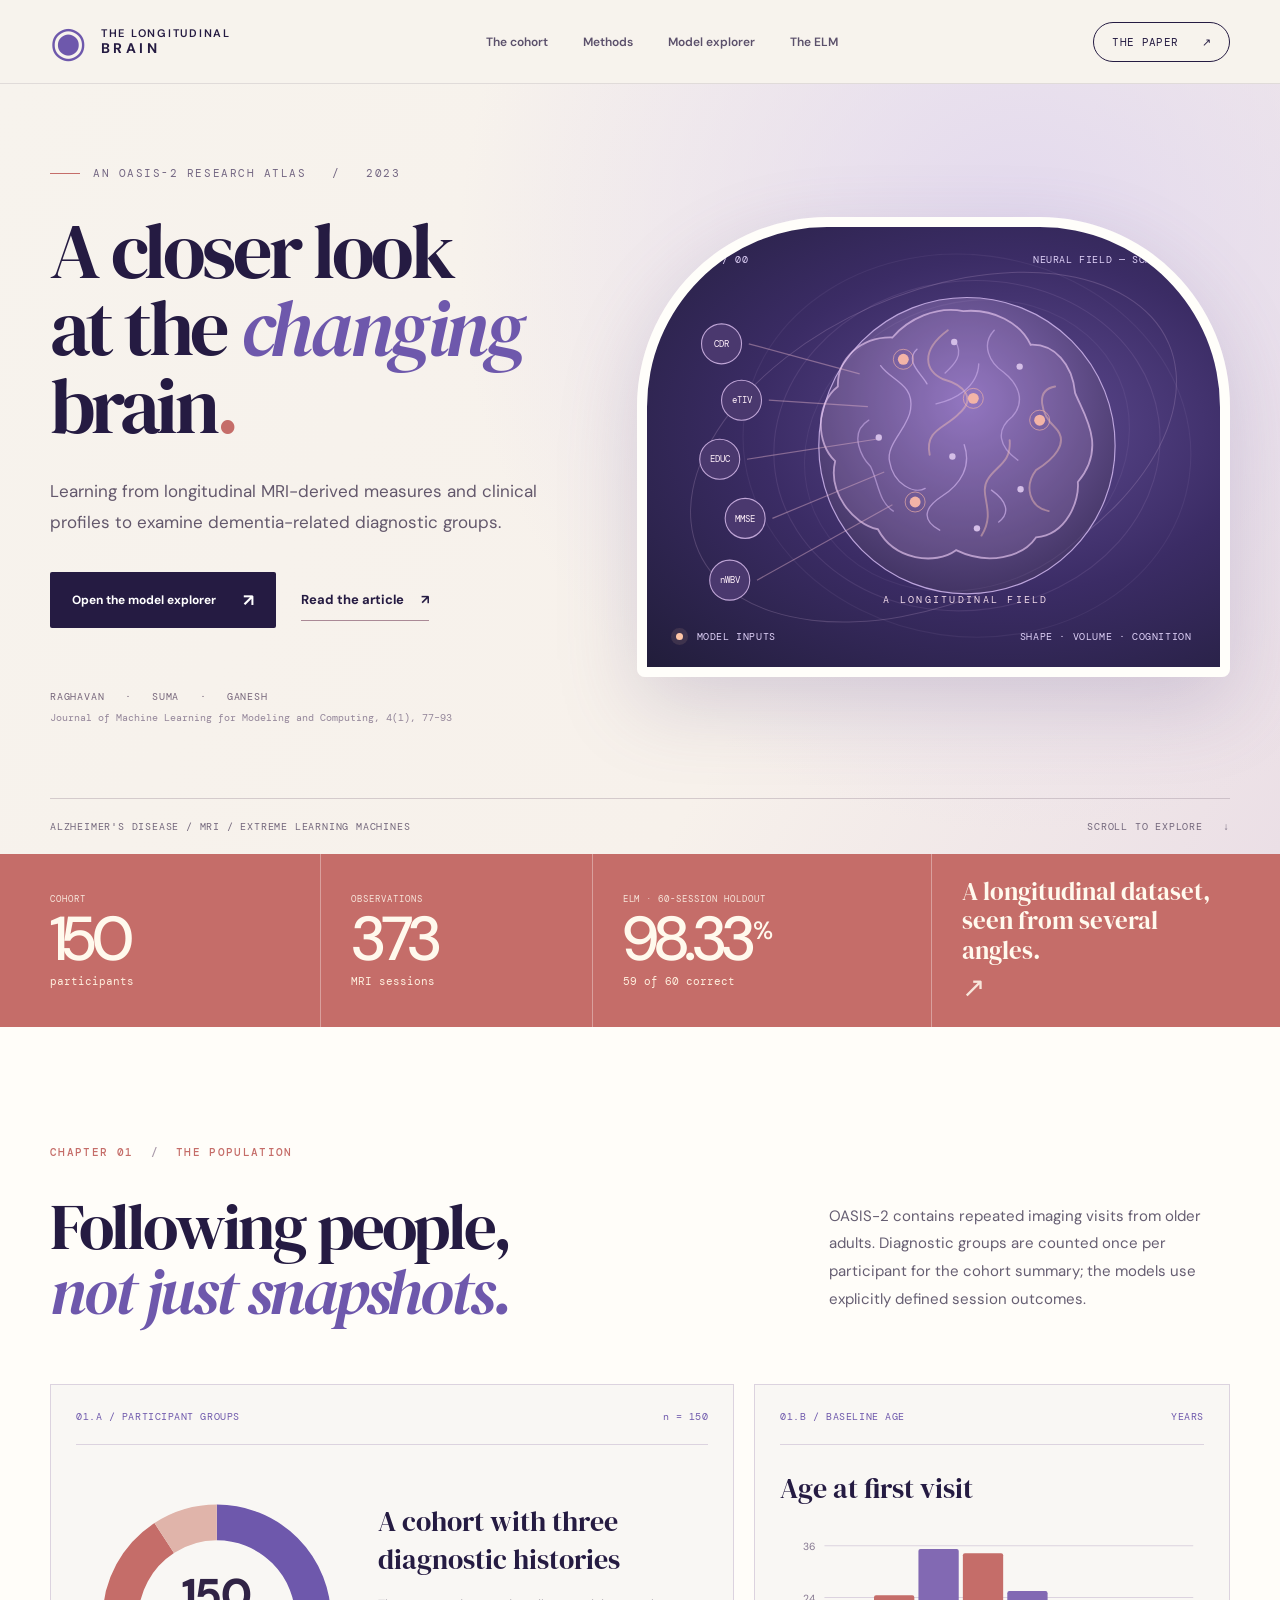
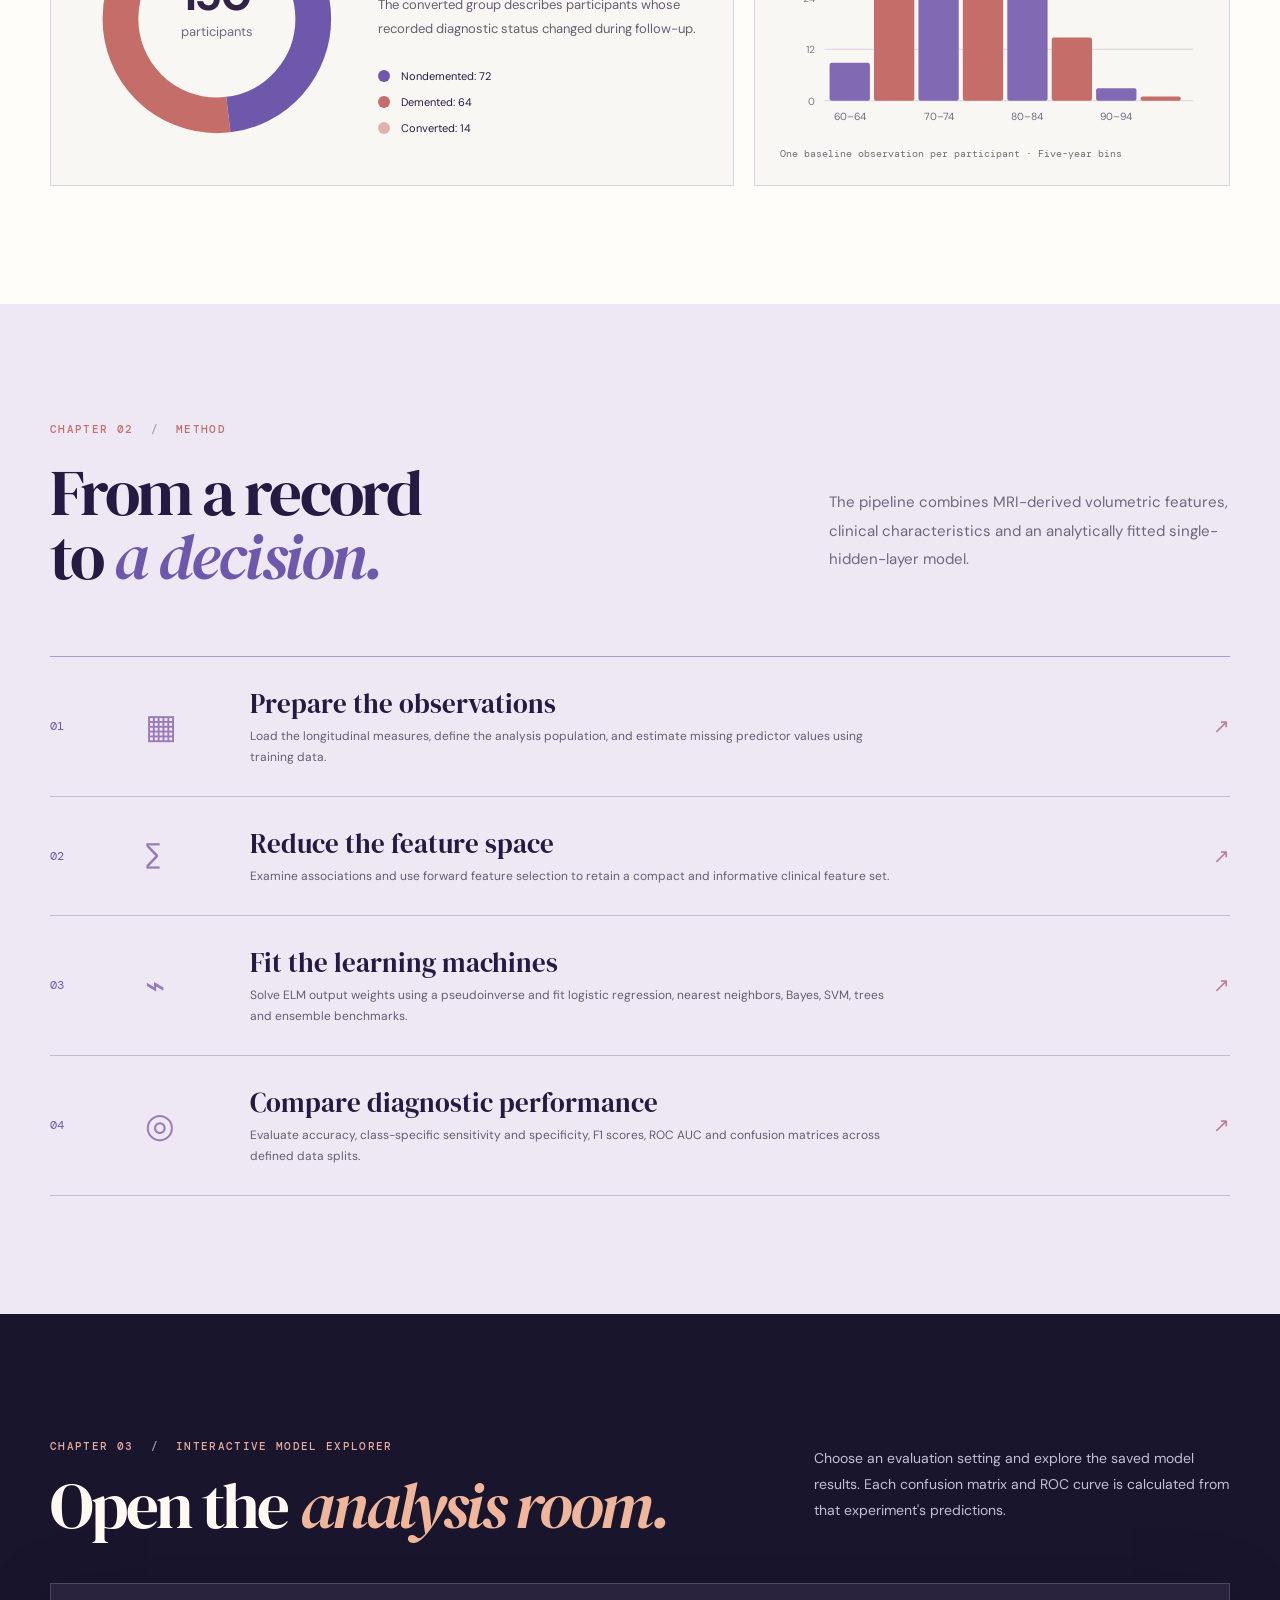
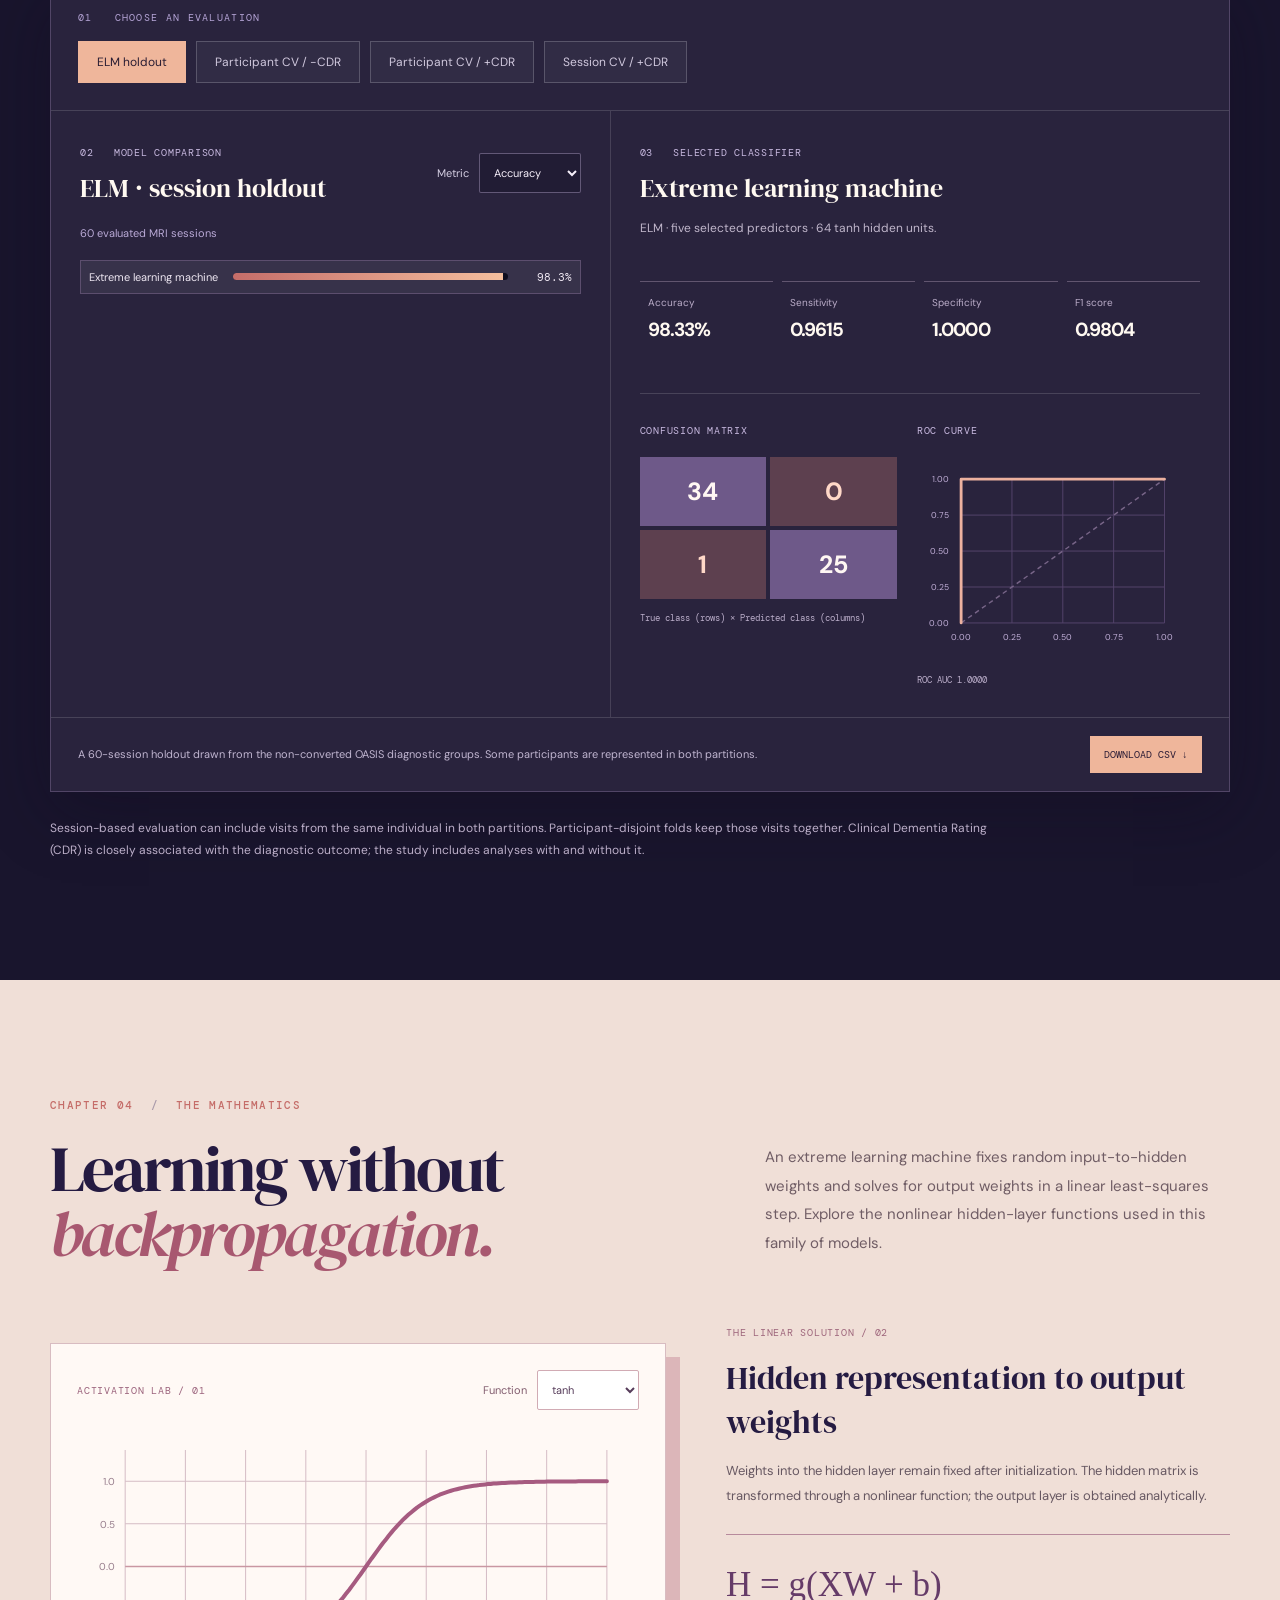
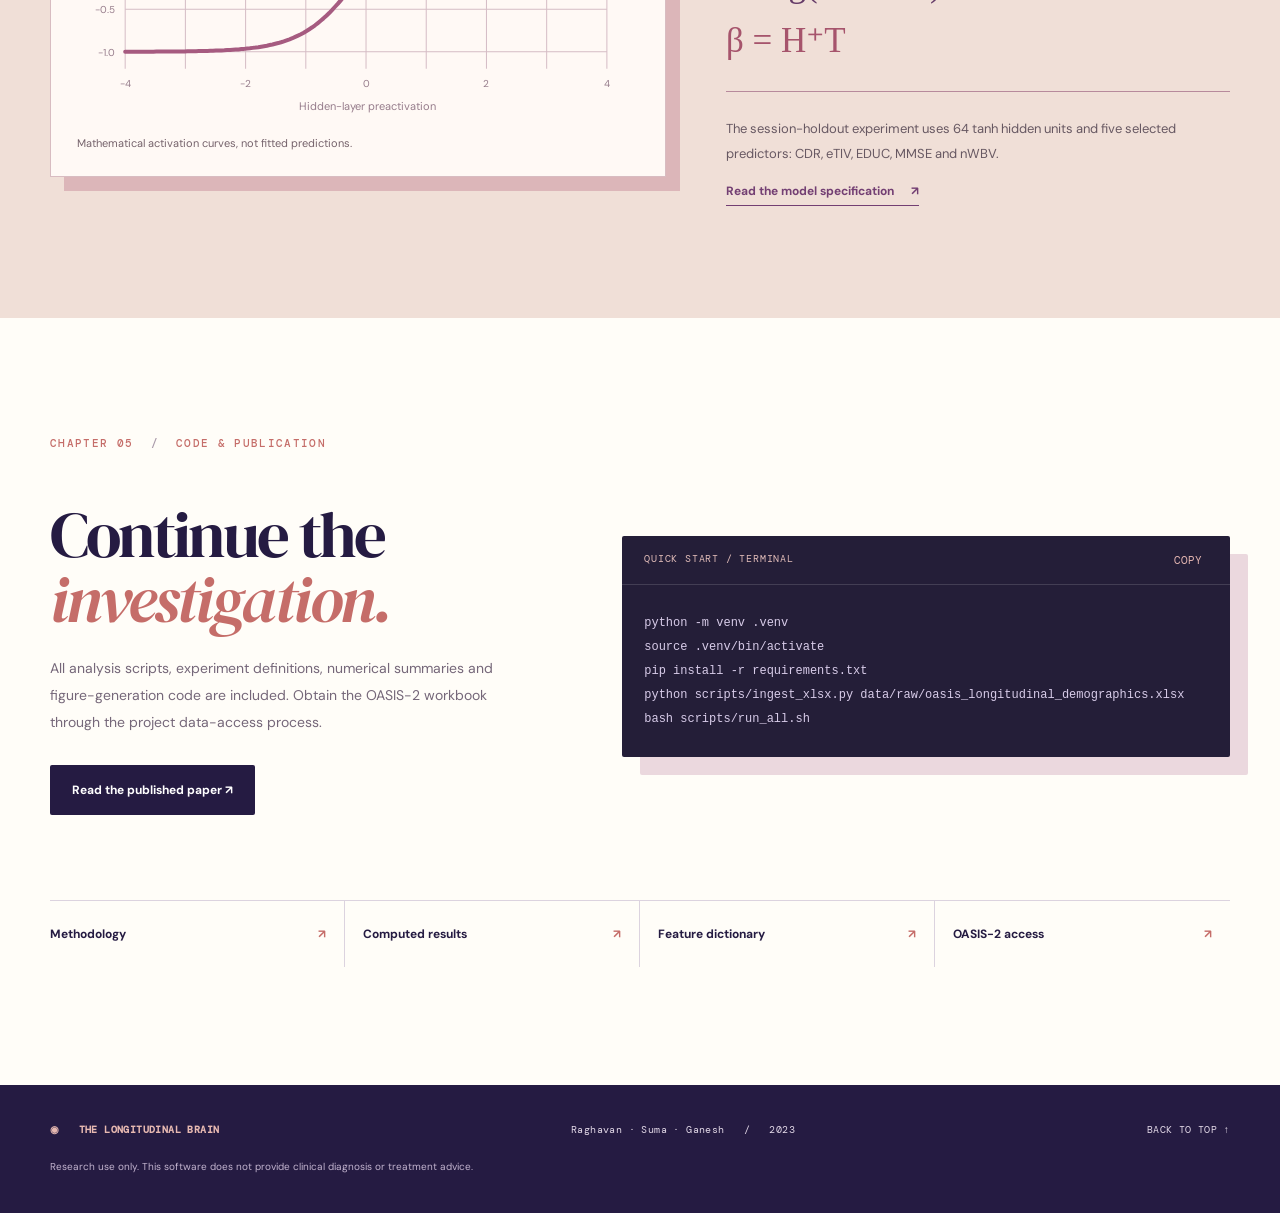
==== docs/index.html @ 0bf4ccfb "update production clean code" ====
<!doctype html>
<html lang="en">
<head>
 <meta charset="utf-8"><meta name="viewport" content="width=device-width, initial-scale=1">
 <meta name="theme-color" content="#f7f3ed">
 <meta name="description" content="Explore the OASIS-2 longitudinal MRI cohort, extreme learning machines, and dementia classification experiments with interactive figures.">
 <meta property="og:title" content="The Longitudinal Brain · OASIS-2 / ELM">
 <meta property="og:description" content="An interactive companion to the neuroimaging and extreme learning machine study.">
 <title>The Longitudinal Brain | OASIS-2 and Extreme Learning Machines</title>
 <link rel="icon" type="image/svg+xml" href="assets/favicon.svg">
 <meta property="og:image" content="assets/site-preview.webp">
 <link rel="stylesheet" href="assets/site.css">
</head>
<body>
 <div class="scroll-progress" id="scroll-progress" aria-hidden="true"></div>
 <header class="site-header" id="top"><div class="frame nav-inner">
  <a class="wordmark" href="#top" aria-label="The Longitudinal Brain home"><span class="logo-mark" aria-hidden="true">◉</span><span>THE LONGITUDINAL<br><b>BRAIN</b></span></a>
  <nav aria-label="Main navigation"><a href="#study">The cohort</a><a href="#pipeline">Methods</a><a href="#explore">Model explorer</a><a href="#elm">The ELM</a></nav>
  <a class="header-paper" href="https://doi.org/10.1615/JMachLearnModelComput.2023048413" target="_blank" rel="noopener noreferrer">THE PAPER <span aria-hidden="true">↗</span></a>
 </div></header>
 <main>
  <section class="hero" aria-labelledby="hero-title"><div class="frame hero-grid">
   <div class="hero-copy"><div class="eyebrow"><span class="eyebrow-rule"></span> AN OASIS-2 RESEARCH ATLAS &nbsp; / &nbsp; 2023</div>
    <h1 id="hero-title">A closer look<br>at the <em>changing</em><br>brain<span class="period">.</span></h1>
    <p>Learning from longitudinal MRI-derived measures and clinical profiles to examine dementia-related diagnostic groups.</p>
    <div class="hero-actions"><a class="button primary" href="#explore">Open the model explorer <span aria-hidden="true">↗</span></a><a class="quiet-link" href="https://doi.org/10.1615/JMachLearnModelComput.2023048413" target="_blank" rel="noopener noreferrer">Read the article <span aria-hidden="true">↗</span></a></div>
    <div class="hero-credit">RAGHAVAN &nbsp; · &nbsp; SUMA &nbsp; · &nbsp; GANESH<br><span>Journal of Machine Learning for Modeling and Computing, 4(1), 77–93</span></div>
   </div>
   <div class="hero-art"><div class="art-top"><span>FIGURE / 00</span><span>NEURAL FIELD — SCHEMATIC</span></div>
     <svg id="network-hero" viewBox="0 0 630 465" role="img" aria-label="Illustrated neural field connecting clinical and MRI-derived predictors to an extreme learning machine"></svg>
     <div class="art-bottom"><span><i class="signal-dot"></i> MODEL INPUTS</span><span>SHAPE · VOLUME · COGNITION</span></div>
    </div>
   </div><div class="frame hero-index"><span>ALZHEIMER'S DISEASE / MRI / EXTREME LEARNING MACHINES</span><span>SCROLL TO EXPLORE &nbsp; ↓</span></div>
  </section>
  <section class="ribbon" aria-label="Study in numbers"><div class="frame ribbon-grid"><div><span>COHORT</span><strong id="n-subjects">150</strong><small>participants</small></div><div><span>OBSERVATIONS</span><strong id="n-sessions">373</strong><small>MRI sessions</small></div><div><span>ELM · 60-SESSION HOLDOUT</span><strong>98.33<sup>%</sup></strong><small>59 of 60 correct</small></div><div class="ribbon-note">A longitudinal dataset,<br>seen from several angles. <span aria-hidden="true">↗</span></div></div></section>
  <section class="section study-section" id="study"><div class="frame">
   <div class="chapter-title"><div class="chapter-index">CHAPTER 01 <span>/</span> THE POPULATION</div><h2>Following people,<br><i>not just snapshots.</i></h2><p>OASIS-2 contains repeated imaging visits from older adults. Diagnostic groups are counted once per participant for the cohort summary; the models use explicitly defined session outcomes.</p></div>
   <div class="cohort-grid"><div class="cohort-panel">
     <div class="panel-heading"><span>01.A / PARTICIPANT GROUPS</span><span>n = 150</span></div>
     <div class="cohort-panel-body"><svg id="cohort-ring" viewBox="0 0 260 260" role="img" aria-label="Distribution of nondemented, demented and converted participants"></svg><div><h3>A cohort with three diagnostic histories</h3><p>The converted group describes participants whose recorded diagnostic status changed during follow-up.</p><div class="legend" id="cohort-legend"></div></div></div>
   </div><div class="age-panel"><div class="panel-heading"><span>01.B / BASELINE AGE</span><span>YEARS</span></div><h3>Age at first visit</h3><svg id="age-histogram" viewBox="0 0 410 215" role="img" aria-label="Age distribution in the OASIS-2 cohort"></svg><div class="chart-footnote">One baseline observation per participant · Five-year bins</div></div></div>
  </div></section>
  <section class="section process-section" id="pipeline"><div class="frame">
    <div class="process-heading"><div><div class="chapter-index light">CHAPTER 02 <span>/</span> METHOD</div><h2>From a record<br>to <i>a decision.</i></h2></div><p>The pipeline combines MRI-derived volumetric features, clinical characteristics and an analytically fitted single-hidden-layer model.</p></div>
    <div class="process-list"><article><span class="process-number">01</span><div class="process-glyph">▦</div><div><h3>Prepare the observations</h3><p>Load the longitudinal measures, define the analysis population, and estimate missing predictor values using training data.</p></div><span class="process-arrow">↗</span></article>
      <article><span class="process-number">02</span><div class="process-glyph">∑</div><div><h3>Reduce the feature space</h3><p>Examine associations and use forward feature selection to retain a compact and informative clinical feature set.</p></div><span class="process-arrow">↗</span></article>
      <article><span class="process-number">03</span><div class="process-glyph">⌁</div><div><h3>Fit the learning machines</h3><p>Solve ELM output weights using a pseudoinverse and fit logistic regression, nearest neighbors, Bayes, SVM, trees and ensemble benchmarks.</p></div><span class="process-arrow">↗</span></article>
      <article><span class="process-number">04</span><div class="process-glyph">◎</div><div><h3>Compare diagnostic performance</h3><p>Evaluate accuracy, class-specific sensitivity and specificity, F1 scores, ROC AUC and confusion matrices across defined data splits.</p></div><span class="process-arrow">↗</span></article></div>
  </div></section>
  <section class="section lab-section" id="explore"><div class="frame">
    <div class="lab-title"><div><div class="chapter-index lab-index">CHAPTER 03 <span>/</span> INTERACTIVE MODEL EXPLORER</div><h2>Open the <i>analysis room.</i></h2></div><p>Choose an evaluation setting and explore the saved model results. Each confusion matrix and ROC curve is calculated from that experiment's predictions.</p></div>
    <div class="dashboard"><div class="dashboard-toolbar"><div class="controls-caption">01 &nbsp; CHOOSE AN EVALUATION</div>
      <div class="protocol-choices" role="group" aria-label="Evaluation setting"><button type="button" data-protocol="session_holdout" class="selected" aria-pressed="true">ELM holdout</button><button type="button" data-protocol="group_subject_no_cdr" aria-pressed="false">Participant CV / −CDR</button><button type="button" data-protocol="group_subject_with_cdr" aria-pressed="false">Participant CV / +CDR</button><button type="button" data-protocol="group_session_with_cdr" aria-pressed="false">Session CV / +CDR</button></div>
    </div>
    <div class="dashboard-body"><section class="leaderboard"><div class="panel-top"><div><span class="mini-label">02 &nbsp; MODEL COMPARISON</span><h3 id="comparison-title">ELM · session holdout</h3></div><label class="select-label">Metric <select id="metric-select"><option value="accuracy">Accuracy</option><option value="sensitivity">Sensitivity</option><option value="specificity">Specificity</option><option value="f1">F1</option><option value="auc">ROC AUC</option></select></label></div><span class="small-tag" id="sample-context">60 evaluated sessions</span><div id="model-bars" class="bar-chart" role="group" aria-label="Interactive classifier scores"></div></section>
    <section class="model-details"><div class="selection-info"><span class="mini-label">03 &nbsp; SELECTED CLASSIFIER</span><h3 id="model-name">Extreme learning machine</h3><p id="model-description"></p><div class="detail-metrics"><div><span>Accuracy</span><strong id="detail-accuracy">—</strong></div><div><span>Sensitivity</span><strong id="detail-sensitivity">—</strong></div><div><span>Specificity</span><strong id="detail-specificity">—</strong></div><div><span>F1 score</span><strong id="detail-f1">—</strong></div></div></div>
      <div class="diagnostic-plots"><div class="matrix-panel"><span class="mini-label">CONFUSION MATRIX</span><div class="matrix" id="confusion-matrix"></div><div class="matrix-note">True class (rows) × Predicted class (columns)</div></div><div class="roc-panel"><span class="mini-label">ROC CURVE</span><svg id="roc-curve" viewBox="0 0 290 222" role="img" aria-label="ROC curve for selected classifier"></svg><span class="matrix-note" id="roc-caption">Area under the curve</span></div></div>
     </section></div>
    <div class="dashboard-bottom"><p id="protocol-note">Session holdout: 60 test sessions from 336 non-converted group-labeled sessions.</p><button type="button" id="download-metrics">DOWNLOAD CSV ↓</button></div></div>
    <p class="footnote-block">Session-based evaluation can include visits from the same individual in both partitions. Participant-disjoint folds keep those visits together. Clinical Dementia Rating (CDR) is closely associated with the diagnostic outcome; the study includes analyses with and without it.</p>
  </div></section>
  <section class="section elm-section" id="elm"><div class="frame"><div class="chapter-index">CHAPTER 04 <span>/</span> THE MATHEMATICS</div><div class="elm-heading"><h2>Learning without<br><i>backpropagation.</i></h2><p>An extreme learning machine fixes random input-to-hidden weights and solves for output weights in a linear least-squares step. Explore the nonlinear hidden-layer functions used in this family of models.</p></div>
    <div class="elm-grid"><div class="elm-panel"><div class="elm-panel-head"><span class="mini-label">ACTIVATION LAB / 01</span><label class="select-label">Function <select id="activation-select"><option value="tanh">tanh</option><option value="sigmoid">sigmoid</option><option value="relu">ReLU</option></select></label></div><svg id="activation-plot" viewBox="0 0 560 285" role="img" aria-label="Interactive graph of an ELM activation function"></svg><div class="elm-caption">Mathematical activation curves, not fitted predictions.</div></div>
      <div class="elm-text"><span class="mini-label">THE LINEAR SOLUTION / 02</span><h3>Hidden representation to output weights</h3><p>Weights into the hidden layer remain fixed after initialization. The hidden matrix is transformed through a nonlinear function; the output layer is obtained analytically.</p><div class="formula">H = g(XW + b)<br><span>β = H⁺T</span></div><p>The session-holdout experiment uses 64 tanh hidden units and five selected predictors: CDR, eTIV, EDUC, MMSE and nWBV.</p><a class="text-link" href="METHODS.md">Read the model specification <span>↗</span></a></div></div>
  </div></section>
  <section class="section resources-section" id="resources"><div class="frame"><div class="chapter-index">CHAPTER 05 <span>/</span> CODE &amp; PUBLICATION</div><div class="resource-header"><div><h2>Continue the<br><i>investigation.</i></h2><p>All analysis scripts, experiment definitions, numerical summaries and figure-generation code are included. Obtain the OASIS-2 workbook through the project data-access process.</p><a class="button primary" href="https://doi.org/10.1615/JMachLearnModelComput.2023048413" target="_blank" rel="noopener noreferrer">Read the published paper ↗</a></div><div class="code-box"><div class="code-head"><span>QUICK START / TERMINAL</span><button id="copy-code" type="button">COPY</button></div><pre id="install-code">python -m venv .venv
source .venv/bin/activate
pip install -r requirements.txt
python scripts/ingest_xlsx.py data/raw/oasis_longitudinal_demographics.xlsx
bash scripts/run_all.sh</pre></div></div><div class="resource-links"><a href="METHODS.md">Methodology <span>↗</span></a><a href="RESULTS.md">Computed results <span>↗</span></a><a href="DATA_DICTIONARY.md">Feature dictionary <span>↗</span></a><a href="https://sites.wustl.edu/oasisbrains/request-access/" target="_blank" rel="noopener noreferrer">OASIS-2 access <span>↗</span></a></div></div></section>
 </main>
 <footer><div class="frame footer-row"><span class="footer-mark">◉ &nbsp; THE LONGITUDINAL BRAIN</span><span>Raghavan · Suma · Ganesh &nbsp; / &nbsp; 2023</span><a href="#top">BACK TO TOP ↑</a></div><div class="frame disclaimer">Research use only. This software does not provide clinical diagnosis or treatment advice.</div></footer>
 <script type="application/json" id="project-data">{"cohort":{"sessions":373,"subjects":150,"groups":{"Converted":14,"Demented":64,"Nondemented":72},"ages":[{"age":"60–64","count":9},{"age":"65–69","count":25},{"age":"70–74","count":36},{"age":"75–79","count":35},{"age":"80–84","count":26},{"age":"85–89","count":15},{"age":"90–94","count":3},{"age":"95–99","count":1}]},"experiments":{"group_subject_no_cdr":[{"model":"Dummy","n":336,"accuracy":0.5654761904761905,"sensitivity":0.0,"specificity":1.0,"f1":0.0,"auc":0.494718817591925,"tn":190,"fp":0,"fn":146,"tp":0,"roc":[[0.0,0.0],[0.205263,0.19863],[0.405263,0.39726],[0.610526,0.60274],[1.0,1.0]]},{"model":"LR","n":336,"accuracy":0.8452380952380952,"sensitivity":0.8013698630136986,"specificity":0.8789473684210526,"f1":0.8181818181818182,"auc":0.9219178082191781,"tn":167,"fp":23,"fn":29,"tp":117,"roc":[[0.0,0.0],[0.0,0.006849],[0.0,0.445205],[0.005263,0.445205],[0.005263,0.465753],[0.010526,0.465753],[0.010526,0.527397],[0.015789,0.527397],[0.015789,0.534247],[0.021053,0.534247],[0.021053,0.582192],[0.026316,0.582192],[0.026316,0.59589],[0.031579,0.59589],[0.031579,0.609589],[0.042105,0.609589],[0.042105,0.623288],[0.047368,0.623288],[0.047368,0.643836],[0.052632,0.643836],[0.052632,0.664384],[0.068421,0.664384],[0.068421,0.671233],[0.073684,0.671233],[0.073684,0.678082],[0.084211,0.678082],[0.084211,0.705479],[0.089474,0.705479],[0.089474,0.753425],[0.1,0.753425],[0.1,0.760274],[0.105263,0.760274],[0.105263,0.767123],[0.110526,0.767123],[0.110526,0.794521],[0.121053,0.794521],[0.121053,0.808219],[0.136842,0.808219],[0.136842,0.821918],[0.152632,0.821918],[0.152632,0.828767],[0.168421,0.828767],[0.168421,0.849315],[0.173684,0.849315],[0.173684,0.856164],[0.178947,0.856164],[0.178947,0.863014],[0.184211,0.863014],[0.184211,0.869863],[0.189474,0.869863],[0.189474,0.883562],[0.205263,0.883562],[0.205263,0.890411],[0.215789,0.890411],[0.215789,0.89726],[0.257895,0.89726],[0.257895,0.90411],[0.278947,0.90411],[0.278947,0.910959],[0.284211,0.910959],[0.284211,0.917808],[0.305263,0.917808],[0.305263,0.924658],[0.336842,0.924658],[0.336842,0.945205],[0.347368,0.945205],[0.347368,0.958904],[0.5,0.958904],[0.5,0.965753],[0.521053,0.965753],[0.521053,0.972603],[0.563158,0.972603],[0.563158,0.979452],[0.647368,0.979452],[0.647368,0.993151],[0.652632,0.993151],[0.652632,1.0],[1.0,1.0]]},{"model":"kNN","n":336,"accuracy":0.7380952380952381,"sensitivity":0.6232876712328768,"specificity":0.8263157894736842,"f1":0.674074074074074,"auc":0.8144917087238644,"tn":157,"fp":33,"fn":55,"tp":91,"roc":[[0.0,0.0],[0.005263,0.226027],[0.005263,0.363014],[0.021053,0.452055],[0.173684,0.623288],[0.315789,0.767123],[0.505263,0.856164],[0.715789,0.972603],[1.0,1.0]]},{"model":"NB","n":336,"accuracy":0.8214285714285714,"sensitivity":0.6986301369863014,"specificity":0.9157894736842105,"f1":0.7727272727272727,"auc":0.9000360490266763,"tn":174,"fp":16,"fn":44,"tp":102,"roc":[[0.0,0.0],[0.0,0.246575],[0.0,0.260274],[0.0,0.493151],[0.005263,0.493151],[0.005263,0.541096],[0.010526,0.541096],[0.010526,0.561644],[0.015789,0.561644],[0.015789,0.575342],[0.021053,0.575342],[0.021053,0.60274],[0.026316,0.60274],[0.026316,0.609589],[0.031579,0.609589],[0.031579,0.623288],[0.036842,0.623288],[0.036842,0.650685],[0.042105,0.650685],[0.042105,0.664384],[0.057895,0.664384],[0.057895,0.671233],[0.063158,0.671233],[0.063158,0.69863],[0.084211,0.69863],[0.084211,0.705479],[0.089474,0.705479],[0.089474,0.732877],[0.110526,0.732877],[0.110526,0.739726],[0.121053,0.739726],[0.121053,0.746575],[0.131579,0.746575],[0.131579,0.760274],[0.142105,0.760274],[0.142105,0.773973],[0.147368,0.773973],[0.147368,0.787671],[0.168421,0.787671],[0.168421,0.815068],[0.189474,0.815068],[0.189474,0.828767],[0.215789,0.828767],[0.215789,0.849315],[0.221053,0.849315],[0.221053,0.856164],[0.236842,0.856164],[0.236842,0.863014],[0.242105,0.863014],[0.242105,0.869863],[0.247368,0.869863],[0.247368,0.876712],[0.268421,0.876712],[0.268421,0.883562],[0.278947,0.883562],[0.278947,0.89726],[0.321053,0.89726],[0.321053,0.90411],[0.426316,0.90411],[0.426316,0.910959],[0.452632,0.910959],[0.452632,0.917808],[0.510526,0.917808],[0.510526,0.924658],[0.521053,0.924658],[0.521053,0.945205],[0.531579,0.945205],[0.531579,0.952055],[0.542105,0.952055],[0.542105,0.958904],[0.652632,0.958904],[0.652632,0.965753],[0.673684,0.965753],[0.673684,0.972603],[0.705263,0.972603],[0.705263,0.979452],[0.789474,0.979452],[0.789474,0.986301],[0.794737,0.986301],[0.794737,0.993151],[0.826316,0.993151],[0.826316,1.0],[1.0,1.0]]},{"model":"SVM","n":336,"accuracy":0.8005952380952381,"sensitivity":0.6506849315068494,"specificity":0.9157894736842105,"f1":0.7392996108949417,"auc":0.8714852198990627,"tn":174,"fp":16,"fn":51,"tp":95,"roc":[[0.0,0.0],[0.0,0.006849],[0.0,0.383562],[0.005263,0.383562],[0.005263,0.410959],[0.010526,0.410959],[0.010526,0.458904],[0.015789,0.458904],[0.015789,0.520548],[0.031579,0.520548],[0.031579,0.541096],[0.036842,0.541096],[0.036842,0.547945],[0.047368,0.547945],[0.047368,0.568493],[0.057895,0.568493],[0.057895,0.609589],[0.073684,0.609589],[0.073684,0.616438],[0.078947,0.616438],[0.078947,0.630137],[0.084211,0.630137],[0.084211,0.657534],[0.1,0.657534],[0.1,0.664384],[0.126316,0.664384],[0.126316,0.671233],[0.131579,0.671233],[0.131579,0.678082],[0.136842,0.678082],[0.136842,0.691781],[0.142105,0.691781],[0.142105,0.705479],[0.147368,0.719178],[0.152632,0.719178],[0.152632,0.739726],[0.168421,0.739726],[0.168421,0.746575],[0.173684,0.746575],[0.173684,0.760274],[0.178947,0.760274],[0.178947,0.767123],[0.189474,0.767123],[0.189474,0.773973],[0.2,0.773973],[0.2,0.780822],[0.210526,0.780822],[0.210526,0.787671],[0.236842,0.787671],[0.236842,0.794521],[0.247368,0.794521],[0.247368,0.80137],[0.263158,0.80137],[0.263158,0.815068],[0.278947,0.815068],[0.278947,0.821918],[0.284211,0.821918],[0.284211,0.849315],[0.305263,0.849315],[0.305263,0.863014],[0.347368,0.863014],[0.347368,0.869863],[0.363158,0.869863],[0.363158,0.876712],[0.373684,0.876712],[0.373684,0.883562],[0.394737,0.883562],[0.394737,0.890411],[0.4,0.890411],[0.4,0.89726],[0.415789,0.89726],[0.415789,0.90411],[0.442105,0.90411],[0.442105,0.924658],[0.552632,0.924658],[0.552632,0.938356],[0.568421,0.938356],[0.568421,0.945205],[0.584211,0.945205],[0.584211,0.952055],[0.657895,0.952055],[0.657895,0.958904],[0.7,0.958904],[0.7,0.965753],[0.726316,0.965753],[0.726316,0.972603],[0.747368,0.972603],[0.747368,0.979452],[0.752632,0.979452],[0.752632,0.986301],[0.921053,0.986301],[0.921053,0.993151],[0.957895,0.993151],[0.957895,1.0],[1.0,1.0]]},{"model":"DT","n":336,"accuracy":0.8125,"sensitivity":0.7397260273972602,"specificity":0.868421052631579,"f1":0.7741935483870968,"auc":0.7966113914924298,"tn":165,"fp":25,"fn":38,"tp":108,"roc":[[0.0,0.0],[0.073684,0.643836],[0.073684,0.657534],[0.084211,0.719178],[0.110526,0.726027],[0.131579,0.739726],[0.142105,0.739726],[0.189474,0.753425],[0.194737,0.753425],[0.263158,0.753425],[0.315789,0.760274],[0.342105,0.760274],[0.368421,0.767123],[0.394737,0.780822],[0.405263,0.780822],[0.431579,0.780822],[0.463158,0.787671],[0.526316,0.815068],[0.557895,0.821918],[0.631579,0.849315],[1.0,1.0]]},{"model":"RFC","n":336,"accuracy":0.8184523809523809,"sensitivity":0.7191780821917808,"specificity":0.8947368421052632,"f1":0.7749077490774908,"auc":0.8633561643835616,"tn":170,"fp":20,"fn":41,"tp":105,"roc":[[0.0,0.0],[0.0,0.006849],[0.0,0.054795],[0.0,0.068493],[0.0,0.164384],[0.0,0.178082],[0.0,0.212329],[0.0,0.226027],[0.005263,0.226027],[0.005263,0.445205],[0.010526,0.445205],[0.010526,0.452055],[0.015789,0.452055],[0.015789,0.458904],[0.021053,0.458904],[0.021053,0.5],[0.026316,0.506849],[0.026316,0.527397],[0.031579,0.527397],[0.031579,0.541096],[0.031579,0.554795],[0.031579,0.616438],[0.031579,0.630137],[0.031579,0.650685],[0.036842,0.650685],[0.036842,0.678082],[0.063158,0.678082],[0.063158,0.69863],[0.073684,0.69863],[0.073684,0.705479],[0.084211,0.705479],[0.084211,0.712329],[0.105263,0.712329],[0.105263,0.719178],[0.121053,0.719178],[0.121053,0.726027],[0.126316,0.726027],[0.126316,0.746575],[0.131579,0.746575],[0.131579,0.753425],[0.168421,0.753425],[0.168421,0.760274],[0.178947,0.760274],[0.178947,0.767123],[0.184211,0.767123],[0.184211,0.773973],[0.215789,0.773973],[0.215789,0.780822],[0.252632,0.780822],[0.252632,0.787671],[0.273684,0.787671],[0.273684,0.808219],[0.315789,0.808219],[0.315789,0.828767],[0.357895,0.828767],[0.357895,0.835616],[0.378947,0.835616],[0.378947,0.842466],[0.389474,0.842466],[0.389474,0.849315],[0.410526,0.849315],[0.410526,0.856164],[0.431579,0.856164],[0.431579,0.863014],[0.442105,0.863014],[0.442105,0.869863],[0.473684,0.869863],[0.473684,0.876712],[0.494737,0.876712],[0.494737,0.883562],[0.5,0.883562],[0.5,0.890411],[0.510526,0.890411],[0.510526,0.90411],[0.547368,0.90411],[0.547368,0.910959],[0.568421,0.910959],[0.568421,0.917808],[0.573684,0.917808],[0.573684,0.931507],[0.626316,0.931507],[0.626316,0.938356],[0.636842,0.938356],[0.636842,0.945205],[0.642105,0.945205],[0.642105,0.952055],[0.684211,0.952055],[0.684211,0.958904],[0.726316,0.958904],[0.726316,0.972603],[0.894737,0.972603],[0.894737,0.979452],[0.915789,0.979452],[0.915789,0.986301],[0.947368,0.986301],[0.947368,0.993151],[0.994737,0.993151],[0.994737,1.0],[1.0,1.0]]},{"model":"GB","n":336,"accuracy":0.8125,"sensitivity":0.7465753424657534,"specificity":0.8631578947368421,"f1":0.7758007117437722,"auc":0.8748377793799568,"tn":164,"fp":26,"fn":37,"tp":109,"roc":[[0.0,0.0],[0.0,0.006849],[0.0,0.109589],[0.005263,0.109589],[0.005263,0.246575],[0.005263,0.260274],[0.005263,0.445205],[0.005263,0.458904],[0.005263,0.527397],[0.010526,0.527397],[0.010526,0.568493],[0.015789,0.568493],[0.015789,0.582192],[0.021053,0.582192],[0.021053,0.589041],[0.026316,0.589041],[0.026316,0.60274],[0.031579,0.60274],[0.031579,0.609589],[0.036842,0.609589],[0.036842,0.630137],[0.047368,0.630137],[0.047368,0.636986],[0.052632,0.636986],[0.052632,0.657534],[0.057895,0.657534],[0.057895,0.664384],[0.078947,0.664384],[0.078947,0.678082],[0.089474,0.678082],[0.089474,0.691781],[0.094737,0.691781],[0.094737,0.69863],[0.105263,0.69863],[0.105263,0.712329],[0.126316,0.712329],[0.126316,0.726027],[0.131579,0.726027],[0.131579,0.732877],[0.136842,0.732877],[0.136842,0.746575],[0.142105,0.746575],[0.142105,0.753425],[0.147368,0.753425],[0.147368,0.760274],[0.184211,0.760274],[0.184211,0.767123],[0.2,0.767123],[0.2,0.773973],[0.215789,0.773973],[0.215789,0.780822],[0.231579,0.780822],[0.231579,0.794521],[0.236842,0.794521],[0.236842,0.80137],[0.252632,0.80137],[0.252632,0.821918],[0.263158,0.821918],[0.284211,0.821918],[0.284211,0.828767],[0.336842,0.828767],[0.336842,0.842466],[0.342105,0.842466],[0.342105,0.849315],[0.373684,0.849315],[0.373684,0.856164],[0.378947,0.856164],[0.378947,0.869863],[0.389474,0.869863],[0.389474,0.883562],[0.394737,0.883562],[0.394737,0.890411],[0.468421,0.890411],[0.468421,0.89726],[0.478947,0.89726],[0.478947,0.910959],[0.484211,0.910959],[0.484211,0.917808],[0.526316,0.917808],[0.526316,0.924658],[0.557895,0.924658],[0.557895,0.931507],[0.584211,0.931507],[0.584211,0.938356],[0.6,0.938356],[0.6,0.958904],[0.694737,0.958904],[0.694737,0.965753],[0.710526,0.965753],[0.710526,0.972603],[0.757895,0.972603],[0.757895,0.979452],[0.805263,0.979452],[0.805263,0.986301],[0.810526,0.986301],[0.810526,0.993151],[0.968421,0.993151],[0.968421,1.0],[1.0,1.0]]},{"model":"ELM","n":336,"accuracy":0.7470238095238095,"sensitivity":0.6643835616438356,"specificity":0.8105263157894737,"f1":0.6953405017921147,"auc":0.8200072098053354,"tn":154,"fp":36,"fn":49,"tp":97,"roc":[[0.0,0.0],[0.0,0.006849],[0.0,0.130137],[0.010526,0.130137],[0.010526,0.136986],[0.015789,0.136986],[0.015789,0.226027],[0.026316,0.226027],[0.026316,0.273973],[0.031579,0.273973],[0.031579,0.335616],[0.042105,0.335616],[0.042105,0.390411],[0.052632,0.390411],[0.052632,0.410959],[0.057895,0.410959],[0.057895,0.452055],[0.063158,0.452055],[0.063158,0.479452],[0.068421,0.479452],[0.068421,0.506849],[0.073684,0.506849],[0.073684,0.541096],[0.078947,0.541096],[0.078947,0.561644],[0.089474,0.561644],[0.089474,0.568493],[0.094737,0.568493],[0.094737,0.589041],[0.115789,0.589041],[0.115789,0.59589],[0.126316,0.59589],[0.126316,0.616438],[0.142105,0.616438],[0.142105,0.623288],[0.147368,0.623288],[0.147368,0.636986],[0.152632,0.636986],[0.152632,0.650685],[0.157895,0.650685],[0.157895,0.657534],[0.189474,0.657534],[0.189474,0.664384],[0.194737,0.664384],[0.194737,0.671233],[0.210526,0.671233],[0.210526,0.678082],[0.221053,0.678082],[0.221053,0.691781],[0.231579,0.691781],[0.231579,0.705479],[0.236842,0.705479],[0.236842,0.726027],[0.252632,0.726027],[0.252632,0.732877],[0.263158,0.732877],[0.263158,0.746575],[0.278947,0.746575],[0.278947,0.753425],[0.294737,0.753425],[0.294737,0.767123],[0.326316,0.767123],[0.326316,0.780822],[0.336842,0.780822],[0.336842,0.787671],[0.342105,0.787671],[0.342105,0.80137],[0.347368,0.80137],[0.347368,0.808219],[0.357895,0.808219],[0.357895,0.828767],[0.378947,0.828767],[0.378947,0.835616],[0.394737,0.835616],[0.394737,0.842466],[0.4,0.842466],[0.4,0.849315],[0.405263,0.849315],[0.405263,0.856164],[0.415789,0.856164],[0.415789,0.863014],[0.421053,0.863014],[0.421053,0.869863],[0.426316,0.869863],[0.426316,0.890411],[0.436842,0.890411],[0.436842,0.89726],[0.473684,0.89726],[0.473684,0.90411],[0.494737,0.90411],[0.494737,0.910959],[0.5,0.910959],[0.5,0.917808],[0.547368,0.917808],[0.547368,0.924658],[0.647368,0.924658],[0.647368,0.931507],[0.652632,0.931507],[0.652632,0.938356],[0.7,0.938356],[0.7,0.945205],[0.742105,0.945205],[0.742105,0.952055],[0.778947,0.952055],[0.778947,0.958904],[0.805263,0.958904],[0.805263,0.965753],[0.810526,0.965753],[0.810526,0.979452],[0.836842,0.979452],[0.836842,0.986301],[0.968421,0.986301],[0.968421,0.993151],[1.0,0.993151],[1.0,1.0]]}],"group_subject_with_cdr":[{"model":"Dummy","n":336,"accuracy":0.5654761904761905,"sensitivity":0.0,"specificity":1.0,"f1":0.0,"auc":0.494718817591925,"tn":190,"fp":0,"fn":146,"tp":0,"roc":[[0.0,0.0],[0.205263,0.19863],[0.405263,0.39726],[0.610526,0.60274],[1.0,1.0]]},{"model":"LR","n":336,"accuracy":0.9940476190476191,"sensitivity":1.0,"specificity":0.9894736842105263,"f1":0.9931972789115646,"auc":0.9962148521989906,"tn":188,"fp":2,"fn":0,"tp":146,"roc":[[0.0,0.0],[0.0,0.006849],[0.0,0.636986],[0.005263,0.636986],[0.005263,0.643836],[0.010526,0.643836],[0.010526,1.0],[1.0,1.0]]},{"model":"kNN","n":336,"accuracy":0.9166666666666666,"sensitivity":0.8424657534246576,"specificity":0.9736842105263158,"f1":0.8978102189781022,"auc":0.9670511896178804,"tn":185,"fp":5,"fn":23,"tp":123,"roc":[[0.0,0.0],[0.0,0.472603],[0.0,0.609589],[0.010526,0.732877],[0.026316,0.842466],[0.068421,0.917808],[0.2,0.958904],[0.431579,0.979452],[1.0,1.0]]},{"model":"NB","n":336,"accuracy":0.9910714285714286,"sensitivity":1.0,"specificity":0.9842105263157894,"f1":0.9898305084745763,"auc":0.9939798125450613,"tn":187,"fp":3,"fn":0,"tp":146,"roc":[[0.0,0.0],[0.010526,0.856164],[0.010526,0.924658],[0.010526,0.952055],[0.010526,0.972603],[0.010526,0.986301],[0.010526,1.0],[1.0,1.0]]},{"model":"SVM","n":336,"accuracy":0.9851190476190477,"sensitivity":0.9794520547945206,"specificity":0.9894736842105263,"f1":0.9828178694158075,"auc":0.9951333813987022,"tn":188,"fp":2,"fn":3,"tp":143,"roc":[[0.0,0.0],[0.0,0.006849],[0.0,0.458904],[0.005263,0.458904],[0.005263,0.616438],[0.010526,0.616438],[0.010526,1.0],[1.0,1.0]]},{"model":"DT","n":336,"accuracy":0.9910714285714286,"sensitivity":0.9931506849315068,"specificity":0.9894736842105263,"f1":0.9897610921501706,"auc":0.9913121845710166,"tn":188,"fp":2,"fn":1,"tp":145,"roc":[[0.0,0.0],[0.010526,0.993151],[1.0,1.0]]},{"model":"RFC","n":336,"accuracy":0.9910714285714286,"sensitivity":0.9931506849315068,"specificity":0.9894736842105263,"f1":0.9897610921501706,"auc":0.9960886806056236,"tn":188,"fp":2,"fn":1,"tp":145,"roc":[[0.0,0.0],[0.0,0.027397],[0.0,0.075342],[0.0,0.136986],[0.0,0.150685],[0.0,0.157534],[0.0,0.246575],[0.0,0.308219],[0.0,0.349315],[0.0,0.363014],[0.0,0.376712],[0.0,0.40411],[0.0,0.431507],[0.0,0.452055],[0.0,0.479452],[0.0,0.493151],[0.0,0.513699],[0.0,0.527397],[0.0,0.541096],[0.0,0.609589],[0.005263,0.609589],[0.005263,0.623288],[0.010526,0.671233],[0.010526,0.691781],[0.010526,0.705479],[0.010526,0.719178],[0.010526,0.732877],[0.010526,0.815068],[0.010526,0.828767],[0.010526,1.0],[0.031579,1.0],[0.042105,1.0],[0.089474,1.0],[0.1,1.0],[0.105263,1.0],[0.115789,1.0],[0.131579,1.0],[0.147368,1.0],[0.157895,1.0],[0.168421,1.0],[0.2,1.0],[0.210526,1.0],[0.242105,1.0],[0.252632,1.0],[0.336842,1.0],[0.357895,1.0],[0.415789,1.0],[0.436842,1.0],[0.442105,1.0],[0.452632,1.0],[0.457895,1.0],[0.473684,1.0],[0.484211,1.0],[0.547368,1.0],[0.557895,1.0],[0.578947,1.0],[0.657895,1.0],[0.731579,1.0],[0.736842,1.0],[0.747368,1.0],[0.757895,1.0],[0.768421,1.0],[0.778947,1.0],[0.8,1.0],[0.805263,1.0],[0.884211,1.0],[0.894737,1.0],[0.905263,1.0],[0.936842,1.0],[1.0,1.0]]},{"model":"GB","n":336,"accuracy":0.9851190476190477,"sensitivity":0.9794520547945206,"specificity":0.9894736842105263,"f1":0.9828178694158075,"auc":0.9865537130497476,"tn":188,"fp":2,"fn":3,"tp":143,"roc":[[0.0,0.0],[0.0,0.027397],[0.0,0.034247],[0.010526,0.424658],[0.010526,0.438356],[0.010526,0.465753],[0.010526,0.472603],[0.010526,0.5],[0.010526,0.506849],[0.010526,0.534247],[0.010526,0.541096],[0.010526,0.554795],[0.010526,0.561644],[0.010526,0.589041],[0.010526,0.616438],[0.010526,0.636986],[0.010526,0.650685],[0.010526,0.657534],[0.010526,0.678082],[0.010526,0.753425],[0.010526,0.767123],[0.010526,0.780822],[0.010526,0.80137],[0.010526,0.828767],[0.010526,0.856164],[0.010526,0.863014],[0.010526,0.876712],[0.010526,0.958904],[0.010526,0.972603],[0.010526,0.993151],[0.031579,0.993151],[0.063158,0.993151],[0.073684,0.993151],[0.089474,0.993151],[0.131579,0.993151],[0.184211,0.993151],[0.2,0.993151],[0.221053,0.993151],[0.226316,0.993151],[0.342105,0.993151],[0.363158,0.993151],[0.5,0.993151],[0.621053,0.993151],[0.957895,1.0],[1.0,1.0]]},{"model":"ELM","n":336,"accuracy":0.9732142857142857,"sensitivity":0.952054794520548,"specificity":0.9894736842105263,"f1":0.9686411149825784,"auc":0.9919250180245133,"tn":188,"fp":2,"fn":7,"tp":139,"roc":[[0.0,0.0],[0.0,0.006849],[0.0,0.130137],[0.005263,0.130137],[0.005263,0.506849],[0.010526,0.506849],[0.010526,0.965753],[0.021053,0.965753],[0.021053,0.979452],[0.026316,0.979452],[0.026316,0.986301],[0.031579,0.986301],[0.031579,0.993151],[0.084211,0.993151],[0.084211,1.0],[1.0,1.0]]}],"group_session_with_cdr":[{"model":"Dummy","n":336,"accuracy":0.5654761904761905,"sensitivity":0.0,"specificity":1.0,"f1":0.0,"auc":0.49726027397260275,"tn":190,"fp":0,"fn":146,"tp":0,"roc":[[0.0,0.0],[0.8,0.794521],[1.0,1.0]]},{"model":"LR","n":336,"accuracy":0.9940476190476191,"sensitivity":1.0,"specificity":0.9894736842105263,"f1":0.9931972789115646,"auc":0.9989185291997116,"tn":188,"fp":2,"fn":0,"tp":146,"roc":[[0.0,0.0],[0.0,0.006849],[0.0,0.89726],[0.010526,0.89726],[0.010526,1.0],[1.0,1.0]]},{"model":"kNN","n":336,"accuracy":0.9285714285714286,"sensitivity":0.863013698630137,"specificity":0.9789473684210527,"f1":0.9130434782608695,"auc":0.9868781542898342,"tn":186,"fp":4,"fn":20,"tp":126,"roc":[[0.0,0.0],[0.0,0.5],[0.0,0.59589],[0.010526,0.753425],[0.021053,0.863014],[0.036842,0.952055],[0.178947,0.986301],[0.447368,1.0],[1.0,1.0]]},{"model":"NB","n":336,"accuracy":0.9910714285714286,"sensitivity":1.0,"specificity":0.9842105263157894,"f1":0.9898305084745763,"auc":0.9944844989185292,"tn":187,"fp":3,"fn":0,"tp":146,"roc":[[0.0,0.0],[0.010526,0.952055],[0.010526,0.972603],[0.010526,0.986301],[0.010526,1.0],[1.0,1.0]]},{"model":"SVM","n":336,"accuracy":0.9940476190476191,"sensitivity":1.0,"specificity":0.9894736842105263,"f1":0.9931972789115646,"auc":0.9990266762797404,"tn":188,"fp":2,"fn":0,"tp":146,"roc":[[0.0,0.0],[0.0,0.006849],[0.0,0.856164],[0.005263,0.856164],[0.005263,0.958904],[0.010526,0.958904],[0.010526,1.0],[1.0,1.0]]},{"model":"DT","n":336,"accuracy":0.9880952380952381,"sensitivity":0.9863013698630136,"specificity":0.9894736842105263,"f1":0.9863013698630136,"auc":0.9878875270367699,"tn":188,"fp":2,"fn":2,"tp":144,"roc":[[0.0,0.0],[0.010526,0.986301],[1.0,1.0]]},{"model":"RFC","n":336,"accuracy":0.9940476190476191,"sensitivity":1.0,"specificity":0.9894736842105263,"f1":0.9931972789115646,"auc":0.9980894015861572,"tn":188,"fp":2,"fn":0,"tp":146,"roc":[[0.0,0.0],[0.0,0.054795],[0.0,0.082192],[0.0,0.09589],[0.0,0.157534],[0.0,0.19863],[0.0,0.253425],[0.0,0.30137],[0.0,0.335616],[0.0,0.363014],[0.0,0.410959],[0.0,0.417808],[0.0,0.431507],[0.0,0.465753],[0.0,0.506849],[0.0,0.513699],[0.0,0.534247],[0.0,0.541096],[0.0,0.554795],[0.0,0.589041],[0.0,0.60274],[0.0,0.616438],[0.0,0.643836],[0.0,0.657534],[0.0,0.671233],[0.0,0.678082],[0.0,0.719178],[0.0,0.732877],[0.005263,0.732877],[0.005263,0.760274],[0.005263,0.773973],[0.005263,0.787671],[0.005263,0.808219],[0.005263,0.869863],[0.005263,0.883562],[0.005263,0.90411],[0.010526,0.90411],[0.010526,0.924658],[0.010526,0.938356],[0.010526,1.0],[0.015789,1.0],[0.026316,1.0],[0.084211,1.0],[0.094737,1.0],[0.121053,1.0],[0.131579,1.0],[0.178947,1.0],[0.194737,1.0],[0.273684,1.0],[0.294737,1.0],[0.368421,1.0],[0.389474,1.0],[0.457895,1.0],[0.468421,1.0],[0.484211,1.0],[0.489474,1.0],[0.526316,1.0],[0.610526,1.0],[0.621053,1.0],[0.668421,1.0],[0.742105,1.0],[0.752632,1.0],[0.778947,1.0],[0.789474,1.0],[0.794737,1.0],[0.810526,1.0],[0.878947,1.0],[0.910526,1.0],[0.921053,1.0],[0.936842,1.0],[0.947368,1.0],[0.957895,1.0],[1.0,1.0]]},{"model":"GB","n":336,"accuracy":0.9880952380952381,"sensitivity":0.9863013698630136,"specificity":0.9894736842105263,"f1":0.9863013698630136,"auc":0.9872746935832731,"tn":188,"fp":2,"fn":2,"tp":144,"roc":[[0.0,0.0],[0.005263,0.369863],[0.010526,0.575342],[0.010526,0.59589],[0.010526,0.616438],[0.010526,0.623288],[0.010526,0.678082],[0.010526,0.691781],[0.010526,0.705479],[0.010526,0.719178],[0.010526,0.732877],[0.010526,0.767123],[0.010526,0.780822],[0.010526,0.835616],[0.010526,0.849315],[0.010526,0.863014],[0.010526,0.876712],[0.010526,0.89726],[0.010526,0.986301],[0.021053,0.986301],[0.052632,0.986301],[0.105263,0.986301],[0.147368,0.986301],[0.157895,0.986301],[0.194737,0.986301],[0.2,0.986301],[0.210526,0.986301],[0.226316,0.986301],[0.621053,1.0],[0.721053,1.0],[0.805263,1.0],[1.0,1.0]]},{"model":"ELM","n":336,"accuracy":0.9851190476190477,"sensitivity":0.9794520547945206,"specificity":0.9894736842105263,"f1":0.9828178694158075,"auc":0.9982696467195386,"tn":188,"fp":2,"fn":3,"tp":143,"roc":[[0.0,0.0],[0.0,0.006849],[0.0,0.712329],[0.005263,0.712329],[0.005263,0.965753],[0.010526,0.965753],[0.010526,0.993151],[0.015789,0.993151],[0.015789,1.0],[1.0,1.0]]}],"session_holdout":[{"model":"ELM","n":60,"accuracy":0.9833333333333333,"sensitivity":0.9615384615384616,"specificity":1.0,"f1":0.9803921568627451,"auc":1.0,"tn":34,"fp":0,"fn":1,"tp":25,"roc":[[0.0,0.0],[0.0,0.038462],[0.0,1.0],[1.0,1.0]]}]}}</script>
 <script defer src="assets/site.js"></script>
</body></html>
---- docs/assets/site.css ----
@import url('https://fonts.googleapis.com/css2?family=DM+Mono:wght@400;500&family=DM+Sans:wght@400;500;600;700&family=DM+Serif+Display:ital@0;1&display=swap');
:root{
 --ink:#251b42;--deep:#19152d;--deep2:#28213e;--violet:#6e58ac;--lavender:#aa96da;
 --lilac:#e9e1f6;--mist:#f7f3ed;--paper:#fffdf9;--rose:#c56d69;--peach:#efb69b;
 --line:#dcd3df;--secondary:#665e72;--dim:#b4afcc;--white:#fffefa;
}
*,*:before,*:after{box-sizing:border-box}
html{scroll-behavior:smooth}
body{margin:0;background:var(--mist);color:var(--ink);font-family:'DM Sans',Arial,sans-serif;-webkit-font-smoothing:antialiased}
button,select{font:inherit}button{cursor:pointer}a{text-decoration:none;color:inherit}
button:focus-visible,a:focus-visible,select:focus-visible{outline:3px solid var(--rose);outline-offset:4px}
.frame{width:min(1320px,calc(100% - 100px));margin-inline:auto}
.scroll-progress{position:fixed;top:0;left:0;width:100%;height:3px;background:var(--rose);transform:scaleX(0);transform-origin:left;z-index:100}
.site-header{background:var(--mist);border-bottom:1px solid #42305420;position:sticky;top:0;z-index:50;backdrop-filter:blur(12px)}
.nav-inner{min-height:83px;display:flex;align-items:center;justify-content:space-between;gap:30px}
.wordmark{display:flex;align-items:center;gap:12px;font-size:11px;letter-spacing:.16em;line-height:1.28;font-weight:600;white-space:nowrap}
.wordmark b{font-size:14px;letter-spacing:.25em}.logo-mark{font-size:42px;line-height:1;color:var(--violet);font-weight:400}
.site-header nav{display:flex;align-items:center;gap:35px}.site-header nav a{font-size:12px;font-weight:600;color:#5b506b;transition:color .2s}.site-header nav a:hover{color:var(--rose)}
.header-paper{border:1px solid var(--ink);border-radius:30px;padding:12px 18px;white-space:nowrap;font-family:'DM Mono',monospace;font-size:11px;letter-spacing:.03em;transition:background .2s,color .2s}
.header-paper:hover{background:var(--ink);color:white}.header-paper span{margin-left:16px}
.hero{overflow:hidden;background:radial-gradient(ellipse 47% 80% at 80% 22%,#e2d8ee 0%,transparent 94%),linear-gradient(120deg,#f7f3ed 0%,#f7f1eb 64%,#ebdfe6 100%)}
.hero-grid{display:grid;grid-template-columns:minmax(0,.95fr) minmax(0,1.05fr);gap:4vw;min-height:680px;align-items:center;padding-block:82px 70px}
.eyebrow,.chapter-index,.panel-heading,.mini-label,.controls-caption,.art-top,.art-bottom,.hero-credit,.hero-index,.ribbon span,.ribbon small,.process-number,.process-arrow,.chart-footnote,.code-head,.footer-row,.matrix-note{font-family:'DM Mono',ui-monospace,monospace}
.eyebrow{font-size:11px;letter-spacing:.14em;color:#736682;display:flex;gap:13px;align-items:center}.eyebrow-rule{height:1px;width:30px;background:var(--rose)}
.hero h1,.section h2{font-family:'DM Serif Display',Georgia,serif;font-weight:400;letter-spacing:-.045em;line-height:.99}
.hero h1{font-size:clamp(66px,6.1vw,99px);margin:32px 0}.hero h1 em,.section h2 i{font-weight:400;color:var(--violet)}.hero .period{color:var(--rose)}
.hero-copy>p{font-size:17px;line-height:1.85;color:#63586c;max-width:500px}
.hero-actions{display:flex;gap:25px;align-items:center;flex-wrap:wrap;margin:33px 0 58px}.button{border:0;display:inline-flex;justify-content:space-between;align-items:center;gap:27px;padding:17px 22px;font-weight:700;font-size:12px;transition:transform .2s}.button:hover{transform:translateY(-3px)}.button.primary{background:var(--ink);color:white;border-radius:2px}.button span{font-size:17px}.quiet-link{font-size:13px;font-weight:700;border-bottom:1px solid #aa8996;padding:12px 0}.quiet-link span{margin-left:14px}
.hero-credit{line-height:2.1;color:#76667b;font-size:10px;letter-spacing:.08em}.hero-credit span{color:#938599;letter-spacing:0}
.hero-art{position:relative;isolation:isolate;border-radius:190px 190px 8px 8px;background:radial-gradient(ellipse at 63% 45%,#5f4b92 0,#3b2c65 49%,#211d3a 100%);border:10px solid #fffefa;box-shadow:0 28px 80px #6d5c8c38;overflow:hidden}
.hero-art:after{position:absolute;content:'';z-index:-1;inset:15% 5%;border:1px solid #d7b6db38;border-radius:50%;transform:rotate(-24deg)}
.art-top,.art-bottom{position:absolute;left:5%;right:5%;display:flex;justify-content:space-between;align-items:center;gap:10px;z-index:2;font-size:10px;letter-spacing:.06em;color:#dfd1f8}.art-top{top:26px}.art-bottom{bottom:24px}.signal-dot{display:inline-block;width:7px;height:7px;border-radius:50%;background:#ffc6a7;margin-right:7px;box-shadow:0 0 0 5px #ffc6a71c}
#network-hero{width:100%;display:block;min-height:440px}
.hero-index{border-top:1px solid #9e8d9a65;padding:21px 0;display:flex;justify-content:space-between;gap:20px;letter-spacing:.08em;color:#73677c;font-size:10px}
.ribbon{background:var(--rose);color:#fff9ed}.ribbon-grid{display:grid;grid-template-columns:1fr 1fr 1.25fr 1.1fr}.ribbon-grid>div{min-height:155px;display:flex;flex-direction:column;justify-content:center;padding:23px 30px;border-right:1px solid #ffffff59}.ribbon-grid>div:first-child{padding-left:0}.ribbon-grid>div:last-child{padding-right:0;border:0}
.ribbon span{font-size:9px;letter-spacing:.11em;opacity:.87}.ribbon strong{font-size:62px;line-height:1.1;letter-spacing:-.075em;font-weight:500}.ribbon strong sup{font-size:25px;margin-left:3px}.ribbon small{font-size:11px;color:#fff0df}
.ribbon-note{font-family:'DM Serif Display',Georgia,serif;font-size:25px;line-height:1.18}.ribbon-note span{font-size:28px;padding-top:6px}
.section{padding:118px 0}.chapter-index{font-size:11px;letter-spacing:.12em;color:var(--rose);font-weight:500}.chapter-index span{color:#a99aaa;margin:0 9px}.section h2{font-size:clamp(48px,5.1vw,76px);margin:24px 0}.section h2 i{font-style:italic}
.chapter-title{display:grid;grid-template-columns:1.3fr .7fr;gap:35px;align-items:end;margin-bottom:60px}.chapter-title .chapter-index{grid-column:1/-1}.chapter-title h2{margin:0}.chapter-title p{font-size:15px;color:var(--secondary);line-height:1.85;margin:0 0 10px}
.study-section{background:var(--paper)}.cohort-grid{display:grid;grid-template-columns:1.18fr .82fr;gap:20px}
.cohort-panel,.age-panel{background:#f9f7f4;border:1px solid var(--line);padding:25px;min-width:0}
.panel-heading{display:flex;justify-content:space-between;gap:10px;border-bottom:1px solid var(--line);padding-bottom:21px;color:var(--violet);font-size:10px;letter-spacing:.055em}
.cohort-panel-body{display:grid;grid-template-columns:.92fr 1.08fr;align-items:center;gap:20px;padding-top:33px}.cohort-panel h3,.age-panel h3{font-family:'DM Serif Display',Georgia,serif;font-weight:400;font-size:28px;margin:0 0 15px}.cohort-panel p{font-size:13px;color:var(--secondary);line-height:1.85}.legend{display:flex;flex-direction:column;gap:12px;margin-top:28px}.legend span{font-size:11px;display:flex;align-items:center;gap:11px}.legend i{width:12px;height:12px;border-radius:50%;display:inline-block}
#cohort-ring{width:100%;display:block}.age-panel h3{margin:24px 0 13px}#age-histogram{width:100%;height:auto;display:block}.chart-footnote{color:#746b79;font-size:10px;margin-top:5px}
.process-section{background:#eee8f4}.process-heading{display:grid;grid-template-columns:1fr .55fr;gap:50px;align-items:end}.process-heading h2{margin-bottom:0}.process-heading p{line-height:1.9;font-size:15px;color:#71667e}
.process-list{border-top:1px solid #ae9dbe;margin-top:67px}.process-list article{display:grid;grid-template-columns:75px 85px 1fr 38px;gap:20px;padding:28px 0;border-bottom:1px solid #c6bbd1;align-items:center}.process-number{font-size:12px;color:var(--violet)}.process-glyph{font-size:34px;color:#9a7aba}.process-list h3{font-family:'DM Serif Display',Georgia,serif;font-size:27px;font-weight:400;margin:0 0 4px}.process-list p{font-size:12px;max-width:650px;line-height:1.75;color:#665c72;margin:0}.process-arrow{color:#be8091;font-size:20px;justify-self:end}
.lab-section{background:var(--deep);color:#fff9f1}.lab-title{display:grid;grid-template-columns:1.1fr .65fr;gap:60px;align-items:end;margin-bottom:45px}.lab-index{color:#e4ab9f}.lab-title h2{margin:20px 0 0}.lab-title h2 i{color:var(--peach)}.lab-title p{font-size:14px;line-height:1.85;color:#c6bfd3;max-width:425px}
.dashboard{border:1px solid #80709773;background:#29233d;box-shadow:0 20px 65px #100b1c50}
.dashboard-toolbar{display:flex;flex-direction:column;gap:17px;padding:27px;border-bottom:1px solid #ffffff24}.controls-caption{color:#b5a4d6;letter-spacing:.13em;font-size:10px}
.protocol-choices{display:flex;flex-wrap:wrap;gap:10px}.protocol-choices button{padding:12px 18px;background:#ffffff0a;border:1px solid #ffffff32;color:#d0c8dd;font-size:12px;transition:all .2s}.protocol-choices button:hover,.protocol-choices button.selected{background:var(--peach);border-color:var(--peach);color:#291c32}
.dashboard-body{display:grid;grid-template-columns:.95fr 1.05fr;min-width:0}.leaderboard{padding:29px;border-right:1px solid #ffffff22;min-width:0}.model-details{padding:29px;min-width:0}.panel-top{display:flex;justify-content:space-between;align-items:center;gap:18px}.mini-label{font-size:10px;letter-spacing:.075em;color:#c8b9e0}.panel-top h3,.selection-info h3{font-family:'DM Serif Display',Georgia,serif;font-size:26px;font-weight:400;margin:9px 0 0}.select-label{display:flex;align-items:center;gap:10px;color:#d5cfe3;font-size:11px;white-space:nowrap}.select-label select{background:#211c34;border:1px solid #9889af8c;color:#f6effa;padding:11px 10px;border-radius:2px;min-width:102px}
.small-tag{display:inline-block;font-size:11px;color:#b9a9d6;margin:20px 0}.bar-chart{display:grid;gap:7px}.metric-bar{border:1px solid transparent;display:grid;grid-template-columns:135px 1fr 55px;align-items:center;gap:9px;padding:9px 8px;background:transparent;text-align:left;color:#eee7f2;border-radius:0;min-width:0;transition:background .2s}.metric-bar:hover,.metric-bar.active{background:#ffffff11;border-color:#ad8cbb50}.metric-bar .name{font-size:11px;white-space:nowrap;overflow:hidden;text-overflow:ellipsis}.metric-bar .track{height:7px;background:#0e0d1e;overflow:hidden;border-radius:10px}.metric-bar .fill{height:100%;background:linear-gradient(90deg,#755cad,#dbc5ec);transition:width .3s}.metric-bar.active .fill{background:linear-gradient(90deg,#c56d69,#f4be9d)}.metric-bar .value{font-family:'DM Mono',monospace;font-size:11px;text-align:right;font-variant-numeric:tabular-nums}
.selection-info p{color:#c0b6cb;font-size:12px;line-height:1.8;min-height:40px}.detail-metrics{display:grid;grid-template-columns:repeat(4,1fr);gap:9px;margin-top:23px}.detail-metrics>div{display:flex;flex-direction:column;gap:8px;padding:14px 8px 12px;border-top:1px solid #c8adcb5b;min-width:0}.detail-metrics span{font-size:10px;color:#bcaeca}.detail-metrics strong{font-size:19px;letter-spacing:-.05em;font-variant-numeric:tabular-nums}
.diagnostic-plots{display:grid;grid-template-columns:1fr 1.1fr;gap:20px;margin-top:39px;border-top:1px solid #ffffff25;padding-top:24px}.matrix{display:grid;grid-template-columns:repeat(2,1fr);gap:4px;margin:18px 0 12px}.matrix div{padding:18px 8px;background:#6e5989;color:#fff7f3;text-align:center;font-size:25px;font-weight:700}.matrix div.off{background:#5d404f;color:#ffd8c8}.matrix-note{font-size:9px;color:#baadc9;line-height:1.6}.roc-panel svg{width:100%;display:block;max-height:210px;margin:8px 0 10px}
.dashboard-bottom{display:flex;justify-content:space-between;align-items:center;gap:30px;padding:18px 27px;border-top:1px solid #ffffff24}.dashboard-bottom p{font-size:11px;line-height:1.65;color:#c0b5d0;margin:0}.dashboard-bottom button{white-space:nowrap;background:var(--peach);color:#2d1d36;border:0;padding:12px 14px;font-family:'DM Mono',monospace;font-size:10px}.footnote-block{font-size:12px;color:#bcafc9;line-height:1.9;max-width:940px;margin:25px 0 0}
.elm-section{background:#f0dfd7}.elm-heading{display:grid;grid-template-columns:1fr .7fr;align-items:end;gap:50px;margin-bottom:55px}.elm-heading h2{margin-bottom:0}.elm-heading h2 i{color:#a85870}.elm-heading p{font-size:15px;line-height:1.9;color:#705d65;margin-bottom:8px}.elm-grid{display:grid;grid-template-columns:1.1fr .9fr;gap:60px;align-items:center}
.elm-panel{background:#fff9f5;padding:26px;border:1px solid #d8bcc1;box-shadow:14px 14px 0 #b9748760}.elm-panel-head{display:flex;justify-content:space-between;align-items:center;gap:10px}.elm-panel .mini-label{color:#9b637c}.elm-panel .select-label{color:#815c6e}.elm-panel select{background:white;color:#563c5a;border-color:#d1abb4}#activation-plot{width:100%;display:block;margin:20px 0}.elm-caption{font-size:11px;color:#75626b}.elm-text .mini-label{color:#9e667c}.elm-text h3{font-family:'DM Serif Display',Georgia,serif;font-weight:400;font-size:32px;margin:15px 0}.elm-text p{color:#675862;font-size:13px;line-height:1.9}.formula{border-block:1px solid #b78a9c;padding:22px 0;font-family:Georgia,serif;font-size:35px;line-height:1.6;color:#653b68;margin:25px 0}.formula span{color:#a6546c}.text-link{font-size:12px;border-bottom:1px solid currentColor;font-weight:700;padding-bottom:6px;color:#733f73}.text-link span{margin-left:14px}
.resources-section{background:#fffdf8}.resources-section h2 i{color:var(--rose)}.resource-header{display:grid;grid-template-columns:.9fr 1.1fr;align-items:center;gap:75px;margin-top:28px}.resource-header p{font-size:14px;line-height:1.9;color:#756779;max-width:460px;margin:22px 0 30px}.code-box{background:#241e38;color:#e9dced;box-shadow:18px 18px 0 #ebd8de;border-radius:2px;overflow:hidden}.code-head{padding:16px 22px;border-bottom:1px solid #ffffff24;display:flex;justify-content:space-between;color:#e2bdb9;font-size:10px;letter-spacing:.08em}.code-head button{background:transparent;border:0;color:#e6b7b2;font-family:'DM Mono',monospace;font-size:11px}.code-box pre{font-size:12px;line-height:2;white-space:pre;overflow:auto;padding:26px 22px;color:#d8cce9;margin:0}.resource-links{display:grid;grid-template-columns:repeat(4,1fr);border-top:1px solid var(--line);margin-top:85px}.resource-links a{padding:25px 18px 25px 0;display:flex;justify-content:space-between;font-size:12px;font-weight:700;border-right:1px solid var(--line)}.resource-links a+a{padding-left:18px}.resource-links a:last-child{border-right:0}.resource-links span{color:var(--rose)}
footer{background:var(--ink);color:#e3d9e8;padding:38px 0}.footer-row{display:flex;justify-content:space-between;align-items:center;gap:16px;font-size:10px;letter-spacing:.04em}.footer-mark{font-weight:700;color:#e7b9b1}.disclaimer{font-size:10px;color:#c3b4cf;margin-top:23px;line-height:1.6}
@media(max-width:1100px){.frame{width:min(100% - 60px,1320px)}.hero-grid{gap:22px}.hero h1{font-size:clamp(62px,6vw,84px)}.detail-metrics{grid-template-columns:repeat(2,1fr)}.metric-bar{grid-template-columns:110px 1fr 55px}.elm-grid{gap:30px}.cohort-panel-body{grid-template-columns:1fr}.cohort-panel #cohort-ring{max-width:250px;margin:auto}}
@media(max-width:820px){.frame{width:calc(100% - 36px)}.site-header nav{display:none}.nav-inner{min-height:72px}.hero-grid{grid-template-columns:1fr;padding:75px 0 44px;min-height:auto}.hero h1{font-size:clamp(58px,9vw,90px)}.hero-art{max-width:560px;width:100%;justify-self:center}.hero-index{font-size:9px}.ribbon-grid{grid-template-columns:repeat(2,1fr)}.ribbon-grid>div{min-height:140px;padding:20px!important;border-bottom:1px solid #ffffff48}.ribbon-grid>div:nth-child(2){border-right:0}.ribbon-note{font-size:20px}.section{padding:80px 0}.chapter-title,.cohort-grid,.process-heading,.lab-title,.dashboard-body,.elm-heading,.elm-grid,.resource-header{grid-template-columns:1fr}.chapter-title{gap:24px}.chapter-title .chapter-index{grid-column:1}.chapter-title h2{margin:0}.process-list{margin-top:35px}.leaderboard{border-right:0;border-bottom:1px solid #ffffff24}.cohort-panel-body{grid-template-columns:1fr 1fr}.resource-links{grid-template-columns:1fr 1fr}.resource-links a:nth-child(2){border-right:0}.resource-links a:nth-child(n+3){border-top:1px solid var(--line)}.resource-header{gap:38px}}
@media(max-width:560px){.header-paper{padding:10px 13px;font-size:10px}.hero h1{font-size:57px}.hero-art{border-width:5px}.art-top,.art-bottom{font-size:8px}.hero-index{flex-direction:column;gap:8px}.ribbon-grid{grid-template-columns:1fr 1fr}.ribbon strong{font-size:45px}.ribbon-grid>div{padding:18px 10px!important;min-height:125px}.ribbon-note{font-size:16px}.section h2{font-size:50px}.chapter-title h2{font-size:47px}.cohort-panel-body{grid-template-columns:1fr}.process-list article{grid-template-columns:35px 40px 1fr;gap:10px}.process-arrow{display:none}.process-list h3{font-size:23px}.process-list p{font-size:11px}.dashboard-toolbar,.leaderboard,.model-details{padding:17px}.panel-top{flex-direction:column;align-items:flex-start}.protocol-choices{gap:7px}.protocol-choices button{font-size:11px;padding:9px 12px}.metric-bar{grid-template-columns:88px 1fr 47px;gap:6px}.metric-bar .name{font-size:10px}.diagnostic-plots{grid-template-columns:1fr}.roc-panel svg{max-width:315px}.dashboard-bottom{padding:17px;flex-direction:column;align-items:flex-start}.detail-metrics strong{font-size:21px}.resource-links{grid-template-columns:1fr}.resource-links a{border:0!important;border-top:1px solid var(--line)!important;padding-left:0!important}.code-box pre{font-size:10px}.footer-row{flex-direction:column;align-items:flex-start}.elm-panel{padding:16px}}
@media(prefers-reduced-motion:reduce){html{scroll-behavior:auto}*,*:before,*:after{transition:none!important;animation:none!important}}
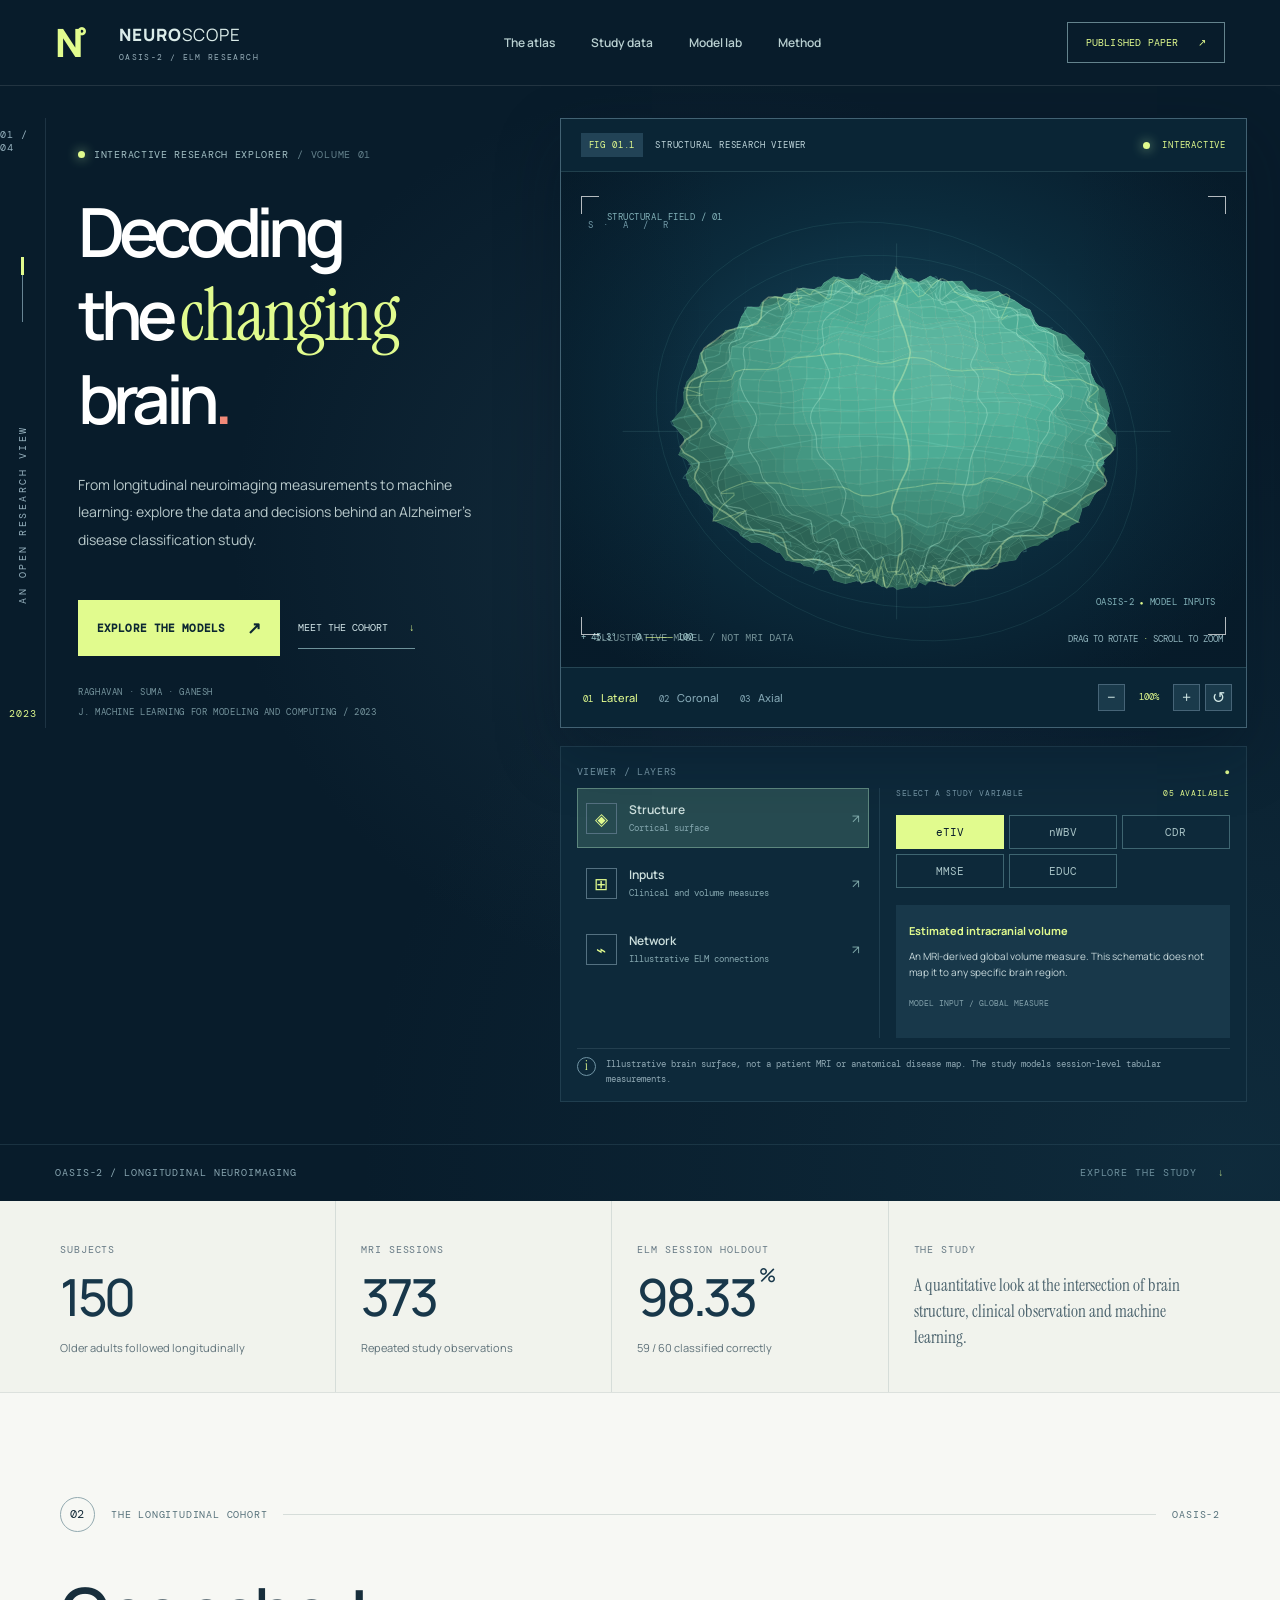
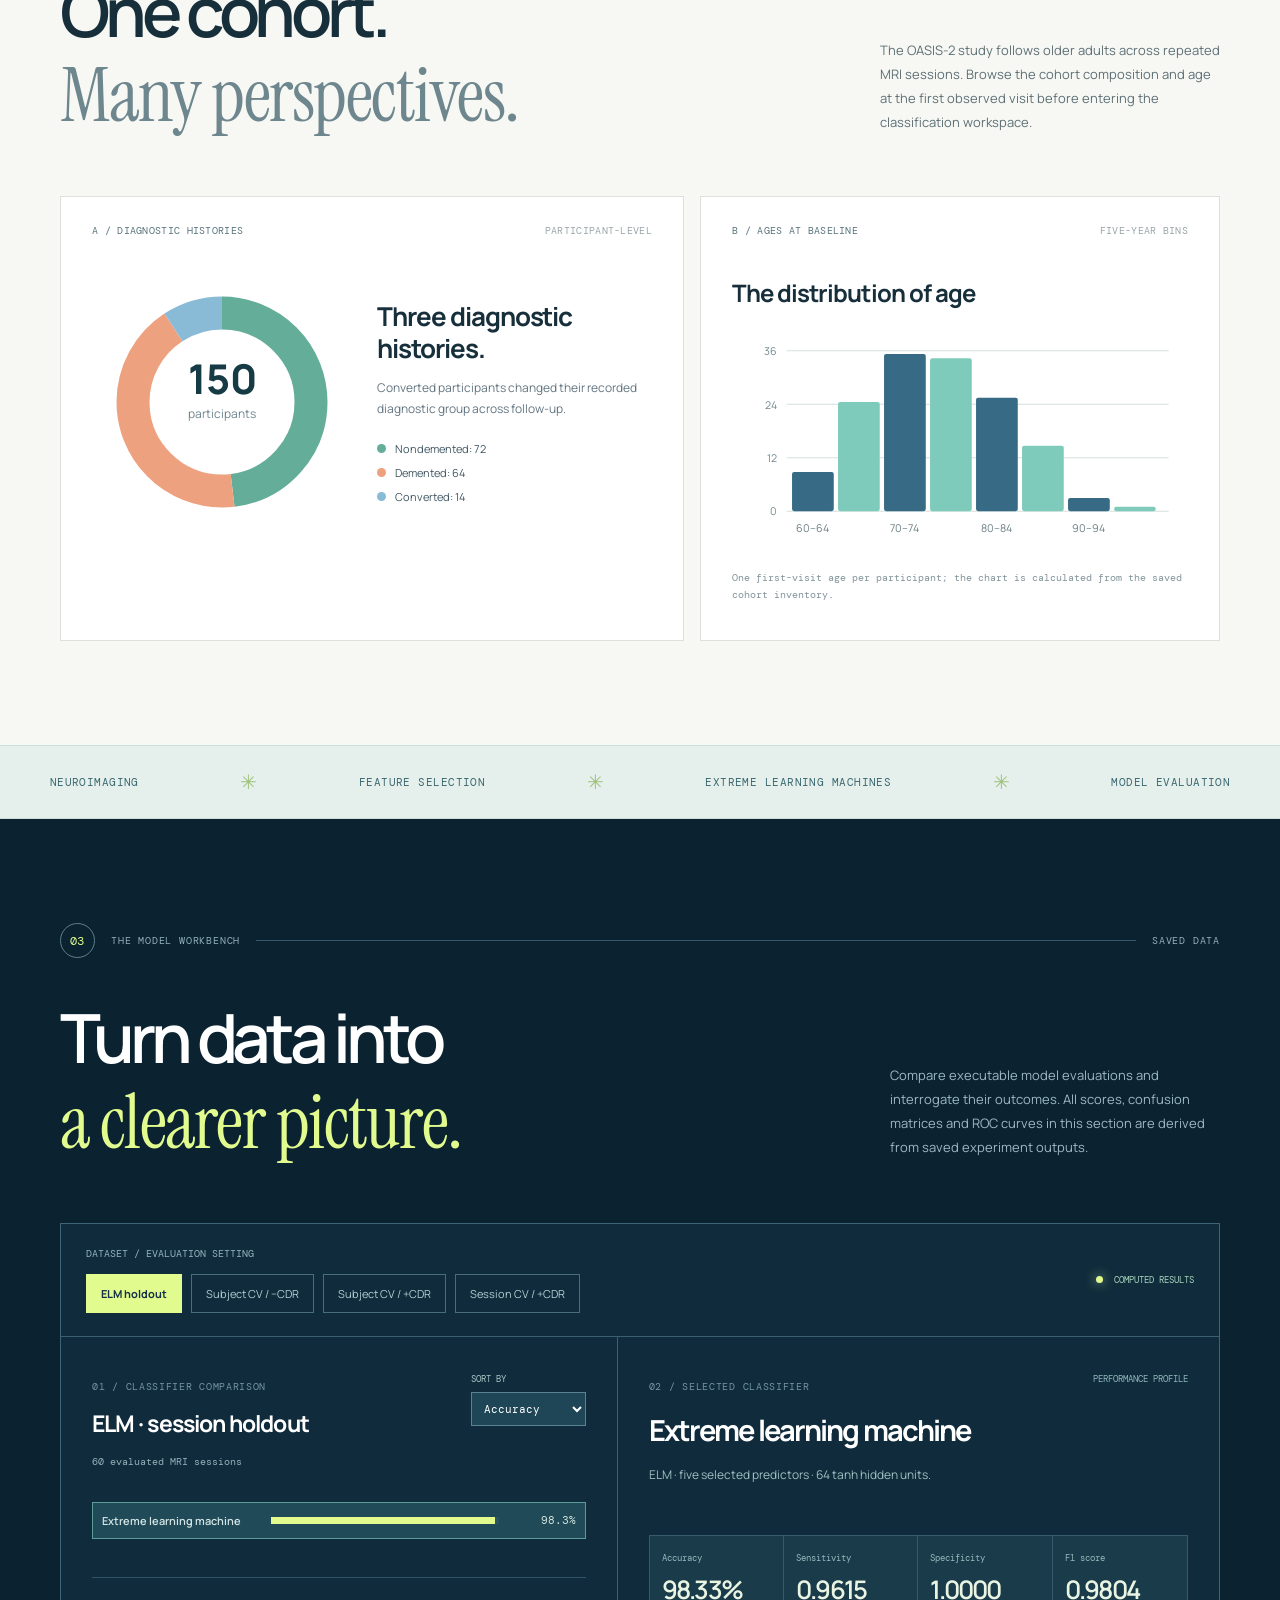
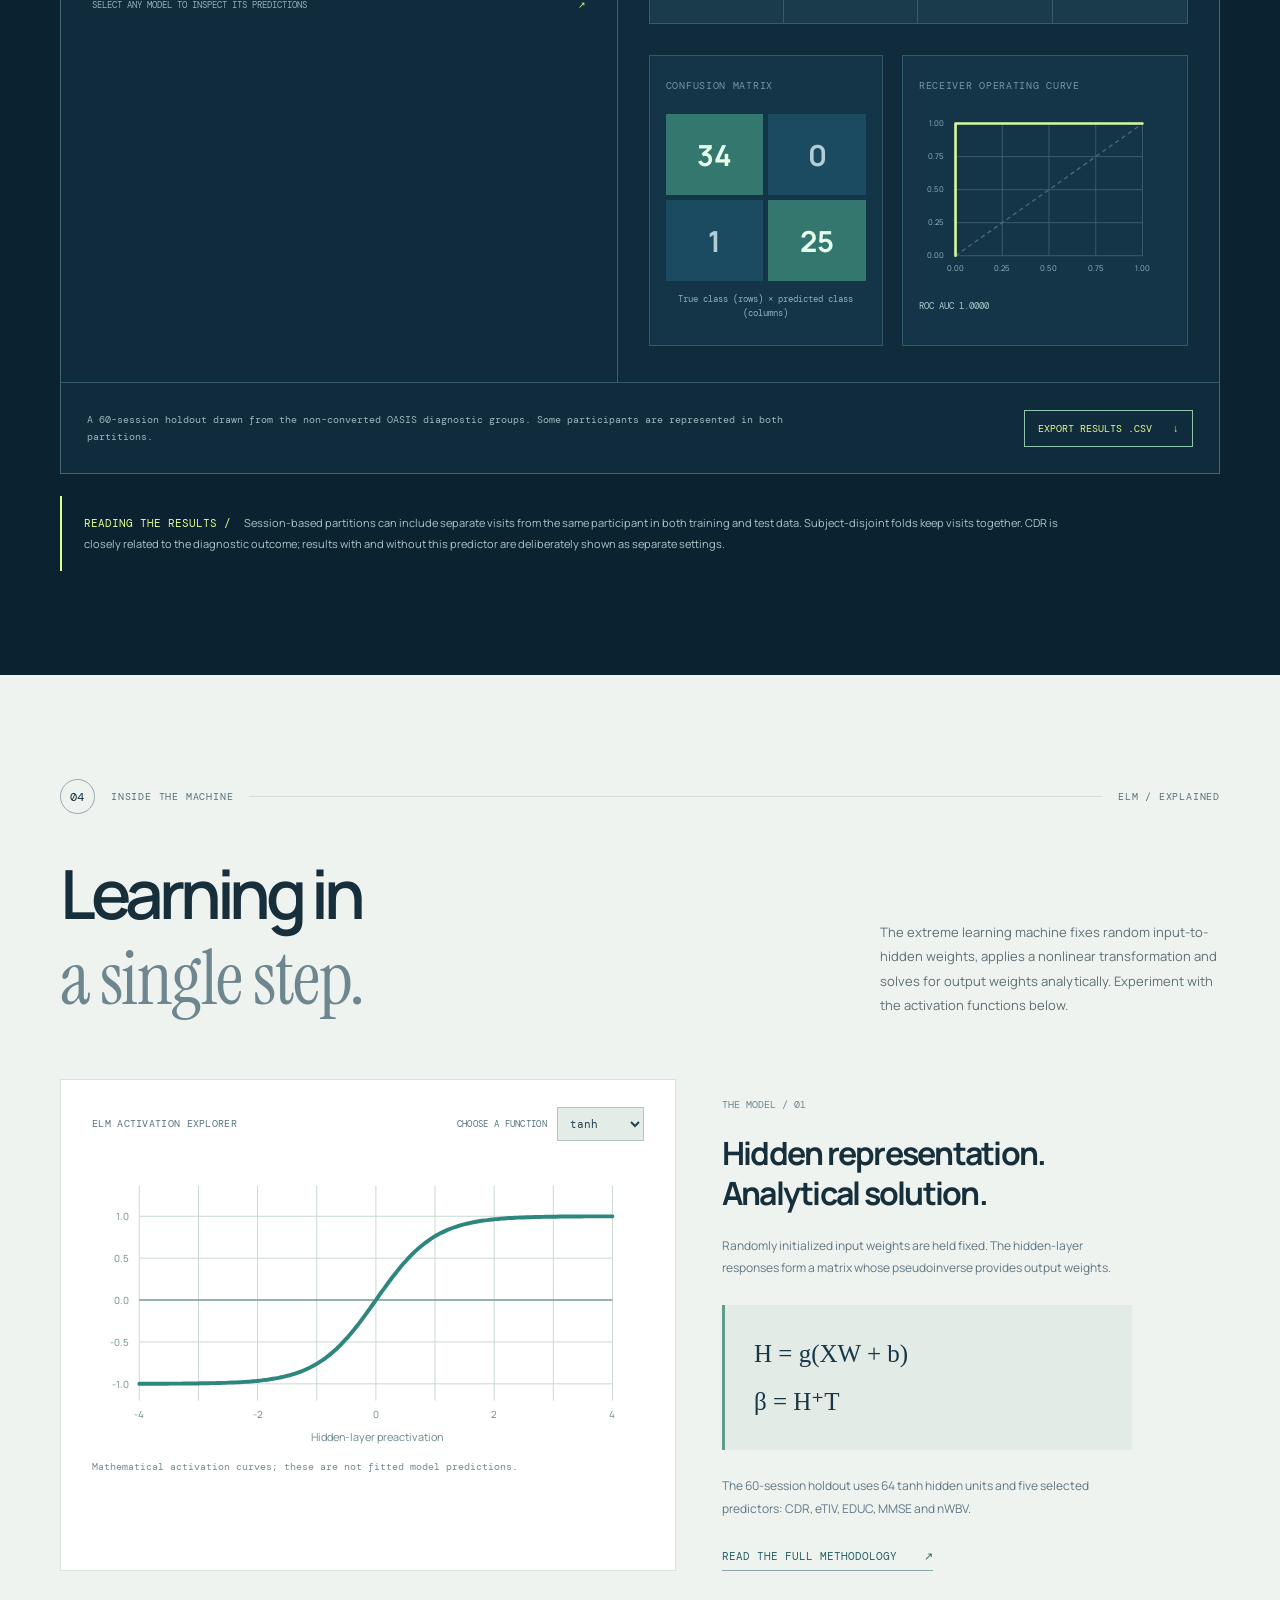
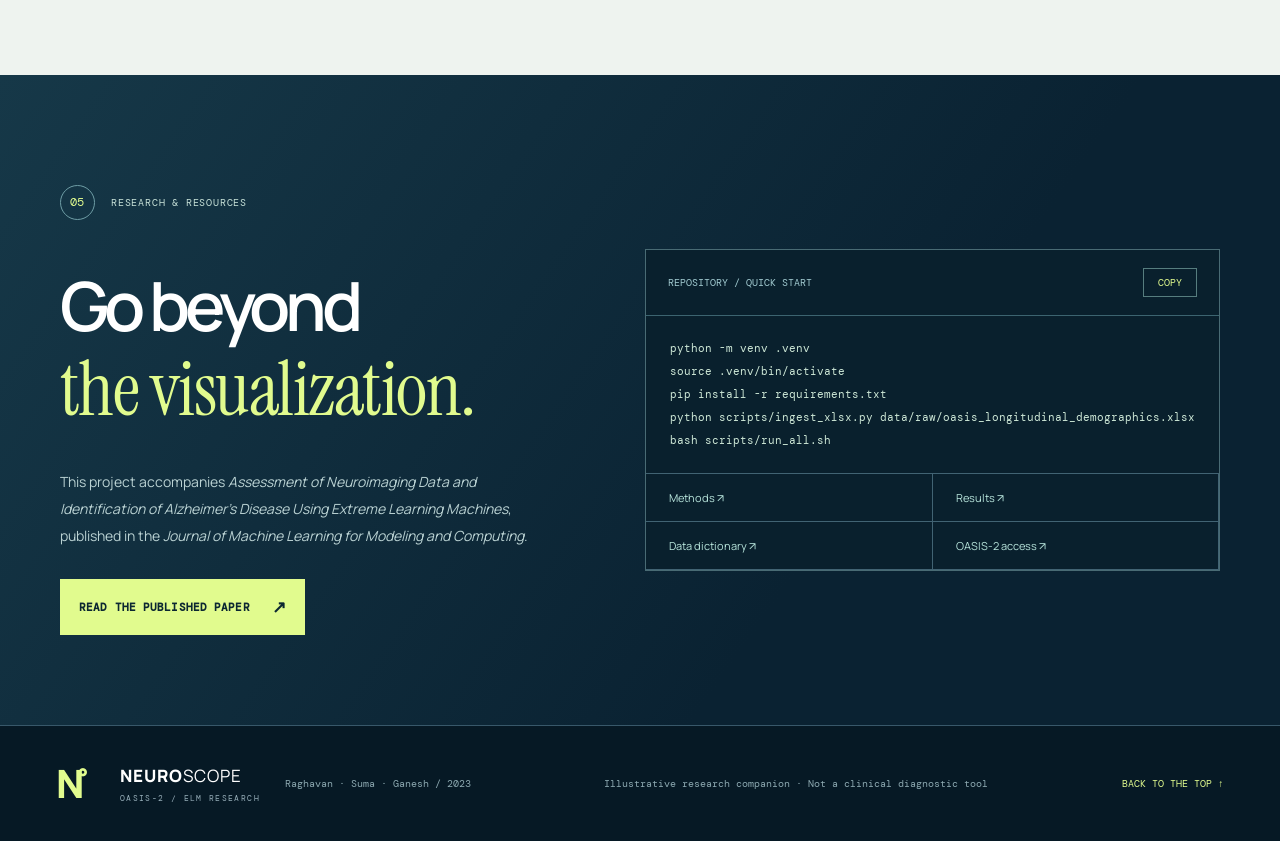
==== commit 0912c7a1: "update clean release code" ====
--- a/docs/index.html
+++ b/docs/index.html
@@ -1,75 +1,84 @@
 <!doctype html>
 <html lang="en">
 <head>
- <meta charset="utf-8"><meta name="viewport" content="width=device-width, initial-scale=1">
- <meta name="theme-color" content="#f7f3ed">
- <meta name="description" content="Explore the OASIS-2 longitudinal MRI cohort, extreme learning machines, and dementia classification experiments with interactive figures.">
- <meta property="og:title" content="The Longitudinal Brain · OASIS-2 / ELM">
- <meta property="og:description" content="An interactive companion to the neuroimaging and extreme learning machine study.">
- <title>The Longitudinal Brain | OASIS-2 and Extreme Learning Machines</title>
- <link rel="icon" type="image/svg+xml" href="assets/favicon.svg">
- <meta property="og:image" content="assets/site-preview.webp">
- <link rel="stylesheet" href="assets/site.css">
+<meta charset="utf-8"><meta name="viewport" content="width=device-width,initial-scale=1">
+<meta name="theme-color" content="#081c2b">
+<meta name="description" content="An interactive research companion to the OASIS-2 longitudinal study of Alzheimer's disease classification with extreme learning machines.">
+<meta property="og:title" content="NeuroScope | Alzheimer's Disease × Extreme Learning Machines">
+<meta property="og:description" content="Explore a brain-inspired research visualization, longitudinal cohort and interactive diagnostic model results.">
+<meta property="og:image" content="assets/site-preview.webp">
+<title>NeuroScope — Alzheimer's Disease & Extreme Learning Machines</title>
+<link rel="icon" type="image/svg+xml" href="assets/favicon.svg">
+<link rel="stylesheet" href="assets/site.css">
 </head>
 <body>
- <div class="scroll-progress" id="scroll-progress" aria-hidden="true"></div>
- <header class="site-header" id="top"><div class="frame nav-inner">
-  <a class="wordmark" href="#top" aria-label="The Longitudinal Brain home"><span class="logo-mark" aria-hidden="true">◉</span><span>THE LONGITUDINAL<br><b>BRAIN</b></span></a>
-  <nav aria-label="Main navigation"><a href="#study">The cohort</a><a href="#pipeline">Methods</a><a href="#explore">Model explorer</a><a href="#elm">The ELM</a></nav>
-  <a class="header-paper" href="https://doi.org/10.1615/JMachLearnModelComput.2023048413" target="_blank" rel="noopener noreferrer">THE PAPER <span aria-hidden="true">↗</span></a>
- </div></header>
- <main>
-  <section class="hero" aria-labelledby="hero-title"><div class="frame hero-grid">
-   <div class="hero-copy"><div class="eyebrow"><span class="eyebrow-rule"></span> AN OASIS-2 RESEARCH ATLAS &nbsp; / &nbsp; 2023</div>
-    <h1 id="hero-title">A closer look<br>at the <em>changing</em><br>brain<span class="period">.</span></h1>
-    <p>Learning from longitudinal MRI-derived measures and clinical profiles to examine dementia-related diagnostic groups.</p>
-    <div class="hero-actions"><a class="button primary" href="#explore">Open the model explorer <span aria-hidden="true">↗</span></a><a class="quiet-link" href="https://doi.org/10.1615/JMachLearnModelComput.2023048413" target="_blank" rel="noopener noreferrer">Read the article <span aria-hidden="true">↗</span></a></div>
-    <div class="hero-credit">RAGHAVAN &nbsp; · &nbsp; SUMA &nbsp; · &nbsp; GANESH<br><span>Journal of Machine Learning for Modeling and Computing, 4(1), 77–93</span></div>
+<div class="reading-line" id="scroll-progress" aria-hidden="true"></div>
+<header class="topbar" id="top">
+ <a class="brand" href="#top" aria-label="NeuroScope home"><span class="brand-glyph" aria-hidden="true">N<span>°</span></span><span class="brand-caption">NEURO<span>SCOPE</span><small>OASIS-2 / ELM RESEARCH</small></span></a>
+ <nav aria-label="Main navigation"><a href="#atlas">The atlas</a><a href="#cohort">Study data</a><a href="#explore">Model lab</a><a href="#method">Method</a></nav>
+ <a class="nav-paper" href="https://doi.org/10.1615/JMachLearnModelComput.2023048413" target="_blank" rel="noopener noreferrer">PUBLISHED PAPER <span aria-hidden="true">↗</span></a>
+</header>
+<main>
+<section class="atlas-hero" id="atlas" aria-labelledby="hero-title">
+ <div class="hero-wash" aria-hidden="true"></div>
+ <div class="atlas-shell">
+  <aside class="atlas-index" aria-hidden="true"><span>01 / 04</span><div class="index-track"><i></i></div><span class="vertical-word">AN OPEN RESEARCH VIEW</span><span class="index-year">2023</span></aside>
+  <div class="hero-intro">
+   <div class="pretitle"><span class="live-indicator"></span> INTERACTIVE RESEARCH EXPLORER <span class="pretitle-end">/ VOLUME 01</span></div>
+   <h1 id="hero-title">Decoding<br>the <em>changing</em><br>brain<span class="title-dot">.</span></h1>
+   <p>From longitudinal neuroimaging measurements to machine learning: explore the data and decisions behind an Alzheimer's disease classification study.</p>
+   <div class="hero-ctas"><a class="accent-button" href="#explore">EXPLORE THE MODELS <span aria-hidden="true">↗</span></a><a class="ghost-button" href="#cohort">MEET THE COHORT <span aria-hidden="true">↓</span></a></div>
+   <div class="hero-dateline"><span>RAGHAVAN · SUMA · GANESH</span><span>J. MACHINE LEARNING FOR MODELING AND COMPUTING / 2023</span></div>
+  </div>
+  <div class="atlas-interface" aria-label="Interactive illustrative brain model">
+   <div class="atlas-panel-top"><div><span class="label-number">FIG 01.1</span><span>STRUCTURAL RESEARCH VIEWER</span></div><div class="viewport-status"><i></i> INTERACTIVE</div></div>
+   <div class="viewer-main">
+    <div class="viewer-corner tl" aria-hidden="true"></div><div class="viewer-corner tr" aria-hidden="true"></div><div class="viewer-corner bl" aria-hidden="true"></div><div class="viewer-corner br" aria-hidden="true"></div>
+    <div class="viewer-axis left-axis" aria-hidden="true">S&nbsp; · &nbsp; A &nbsp; / &nbsp; R</div>
+    <div class="brain-stage" id="brain-stage">
+     <div class="orbit-label orbit-label-a">STRUCTURAL FIELD / 01</div>
+     <div class="orbit-label orbit-label-b">OASIS-2 <span class="orb-dot">●</span> MODEL INPUTS</div>
+     <canvas id="brain-canvas" width="1050" height="770" aria-label="Rotatable, illustrative three-dimensional brain surface visualization. Drag to rotate. This is not a participant MRI scan." role="img">An illustrative brain model. Data are summarized in the adjacent model panels.</canvas>
+     <div class="brain-loading" id="brain-loading" aria-hidden="true">◌</div>
+    </div>
+    <div class="viewport-marks" aria-hidden="true"><span>+ 45.3°</span><span>0 <b>─────</b> 100</span></div>
+    <div class="viewer-instructions">DRAG TO ROTATE <span>·</span> SCROLL TO ZOOM</div>
    </div>
-   <div class="hero-art"><div class="art-top"><span>FIGURE / 00</span><span>NEURAL FIELD — SCHEMATIC</span></div>
-     <svg id="network-hero" viewBox="0 0 630 465" role="img" aria-label="Illustrated neural field connecting clinical and MRI-derived predictors to an extreme learning machine"></svg>
-     <div class="art-bottom"><span><i class="signal-dot"></i> MODEL INPUTS</span><span>SHAPE · VOLUME · COGNITION</span></div>
-    </div>
-   </div><div class="frame hero-index"><span>ALZHEIMER'S DISEASE / MRI / EXTREME LEARNING MACHINES</span><span>SCROLL TO EXPLORE &nbsp; ↓</span></div>
-  </section>
-  <section class="ribbon" aria-label="Study in numbers"><div class="frame ribbon-grid"><div><span>COHORT</span><strong id="n-subjects">150</strong><small>participants</small></div><div><span>OBSERVATIONS</span><strong id="n-sessions">373</strong><small>MRI sessions</small></div><div><span>ELM · 60-SESSION HOLDOUT</span><strong>98.33<sup>%</sup></strong><small>59 of 60 correct</small></div><div class="ribbon-note">A longitudinal dataset,<br>seen from several angles. <span aria-hidden="true">↗</span></div></div></section>
-  <section class="section study-section" id="study"><div class="frame">
-   <div class="chapter-title"><div class="chapter-index">CHAPTER 01 <span>/</span> THE POPULATION</div><h2>Following people,<br><i>not just snapshots.</i></h2><p>OASIS-2 contains repeated imaging visits from older adults. Diagnostic groups are counted once per participant for the cohort summary; the models use explicitly defined session outcomes.</p></div>
-   <div class="cohort-grid"><div class="cohort-panel">
-     <div class="panel-heading"><span>01.A / PARTICIPANT GROUPS</span><span>n = 150</span></div>
-     <div class="cohort-panel-body"><svg id="cohort-ring" viewBox="0 0 260 260" role="img" aria-label="Distribution of nondemented, demented and converted participants"></svg><div><h3>A cohort with three diagnostic histories</h3><p>The converted group describes participants whose recorded diagnostic status changed during follow-up.</p><div class="legend" id="cohort-legend"></div></div></div>
-   </div><div class="age-panel"><div class="panel-heading"><span>01.B / BASELINE AGE</span><span>YEARS</span></div><h3>Age at first visit</h3><svg id="age-histogram" viewBox="0 0 410 215" role="img" aria-label="Age distribution in the OASIS-2 cohort"></svg><div class="chart-footnote">One baseline observation per participant · Five-year bins</div></div></div>
-  </div></section>
-  <section class="section process-section" id="pipeline"><div class="frame">
-    <div class="process-heading"><div><div class="chapter-index light">CHAPTER 02 <span>/</span> METHOD</div><h2>From a record<br>to <i>a decision.</i></h2></div><p>The pipeline combines MRI-derived volumetric features, clinical characteristics and an analytically fitted single-hidden-layer model.</p></div>
-    <div class="process-list"><article><span class="process-number">01</span><div class="process-glyph">▦</div><div><h3>Prepare the observations</h3><p>Load the longitudinal measures, define the analysis population, and estimate missing predictor values using training data.</p></div><span class="process-arrow">↗</span></article>
-      <article><span class="process-number">02</span><div class="process-glyph">∑</div><div><h3>Reduce the feature space</h3><p>Examine associations and use forward feature selection to retain a compact and informative clinical feature set.</p></div><span class="process-arrow">↗</span></article>
-      <article><span class="process-number">03</span><div class="process-glyph">⌁</div><div><h3>Fit the learning machines</h3><p>Solve ELM output weights using a pseudoinverse and fit logistic regression, nearest neighbors, Bayes, SVM, trees and ensemble benchmarks.</p></div><span class="process-arrow">↗</span></article>
-      <article><span class="process-number">04</span><div class="process-glyph">◎</div><div><h3>Compare diagnostic performance</h3><p>Evaluate accuracy, class-specific sensitivity and specificity, F1 scores, ROC AUC and confusion matrices across defined data splits.</p></div><span class="process-arrow">↗</span></article></div>
-  </div></section>
-  <section class="section lab-section" id="explore"><div class="frame">
-    <div class="lab-title"><div><div class="chapter-index lab-index">CHAPTER 03 <span>/</span> INTERACTIVE MODEL EXPLORER</div><h2>Open the <i>analysis room.</i></h2></div><p>Choose an evaluation setting and explore the saved model results. Each confusion matrix and ROC curve is calculated from that experiment's predictions.</p></div>
-    <div class="dashboard"><div class="dashboard-toolbar"><div class="controls-caption">01 &nbsp; CHOOSE AN EVALUATION</div>
-      <div class="protocol-choices" role="group" aria-label="Evaluation setting"><button type="button" data-protocol="session_holdout" class="selected" aria-pressed="true">ELM holdout</button><button type="button" data-protocol="group_subject_no_cdr" aria-pressed="false">Participant CV / −CDR</button><button type="button" data-protocol="group_subject_with_cdr" aria-pressed="false">Participant CV / +CDR</button><button type="button" data-protocol="group_session_with_cdr" aria-pressed="false">Session CV / +CDR</button></div>
-    </div>
-    <div class="dashboard-body"><section class="leaderboard"><div class="panel-top"><div><span class="mini-label">02 &nbsp; MODEL COMPARISON</span><h3 id="comparison-title">ELM · session holdout</h3></div><label class="select-label">Metric <select id="metric-select"><option value="accuracy">Accuracy</option><option value="sensitivity">Sensitivity</option><option value="specificity">Specificity</option><option value="f1">F1</option><option value="auc">ROC AUC</option></select></label></div><span class="small-tag" id="sample-context">60 evaluated sessions</span><div id="model-bars" class="bar-chart" role="group" aria-label="Interactive classifier scores"></div></section>
-    <section class="model-details"><div class="selection-info"><span class="mini-label">03 &nbsp; SELECTED CLASSIFIER</span><h3 id="model-name">Extreme learning machine</h3><p id="model-description"></p><div class="detail-metrics"><div><span>Accuracy</span><strong id="detail-accuracy">—</strong></div><div><span>Sensitivity</span><strong id="detail-sensitivity">—</strong></div><div><span>Specificity</span><strong id="detail-specificity">—</strong></div><div><span>F1 score</span><strong id="detail-f1">—</strong></div></div></div>
-      <div class="diagnostic-plots"><div class="matrix-panel"><span class="mini-label">CONFUSION MATRIX</span><div class="matrix" id="confusion-matrix"></div><div class="matrix-note">True class (rows) × Predicted class (columns)</div></div><div class="roc-panel"><span class="mini-label">ROC CURVE</span><svg id="roc-curve" viewBox="0 0 290 222" role="img" aria-label="ROC curve for selected classifier"></svg><span class="matrix-note" id="roc-caption">Area under the curve</span></div></div>
-     </section></div>
-    <div class="dashboard-bottom"><p id="protocol-note">Session holdout: 60 test sessions from 336 non-converted group-labeled sessions.</p><button type="button" id="download-metrics">DOWNLOAD CSV ↓</button></div></div>
-    <p class="footnote-block">Session-based evaluation can include visits from the same individual in both partitions. Participant-disjoint folds keep those visits together. Clinical Dementia Rating (CDR) is closely associated with the diagnostic outcome; the study includes analyses with and without it.</p>
-  </div></section>
-  <section class="section elm-section" id="elm"><div class="frame"><div class="chapter-index">CHAPTER 04 <span>/</span> THE MATHEMATICS</div><div class="elm-heading"><h2>Learning without<br><i>backpropagation.</i></h2><p>An extreme learning machine fixes random input-to-hidden weights and solves for output weights in a linear least-squares step. Explore the nonlinear hidden-layer functions used in this family of models.</p></div>
-    <div class="elm-grid"><div class="elm-panel"><div class="elm-panel-head"><span class="mini-label">ACTIVATION LAB / 01</span><label class="select-label">Function <select id="activation-select"><option value="tanh">tanh</option><option value="sigmoid">sigmoid</option><option value="relu">ReLU</option></select></label></div><svg id="activation-plot" viewBox="0 0 560 285" role="img" aria-label="Interactive graph of an ELM activation function"></svg><div class="elm-caption">Mathematical activation curves, not fitted predictions.</div></div>
-      <div class="elm-text"><span class="mini-label">THE LINEAR SOLUTION / 02</span><h3>Hidden representation to output weights</h3><p>Weights into the hidden layer remain fixed after initialization. The hidden matrix is transformed through a nonlinear function; the output layer is obtained analytically.</p><div class="formula">H = g(XW + b)<br><span>β = H⁺T</span></div><p>The session-holdout experiment uses 64 tanh hidden units and five selected predictors: CDR, eTIV, EDUC, MMSE and nWBV.</p><a class="text-link" href="METHODS.md">Read the model specification <span>↗</span></a></div></div>
-  </div></section>
-  <section class="section resources-section" id="resources"><div class="frame"><div class="chapter-index">CHAPTER 05 <span>/</span> CODE &amp; PUBLICATION</div><div class="resource-header"><div><h2>Continue the<br><i>investigation.</i></h2><p>All analysis scripts, experiment definitions, numerical summaries and figure-generation code are included. Obtain the OASIS-2 workbook through the project data-access process.</p><a class="button primary" href="https://doi.org/10.1615/JMachLearnModelComput.2023048413" target="_blank" rel="noopener noreferrer">Read the published paper ↗</a></div><div class="code-box"><div class="code-head"><span>QUICK START / TERMINAL</span><button id="copy-code" type="button">COPY</button></div><pre id="install-code">python -m venv .venv
+   <div class="atlas-viewbar"><div class="orientation-buttons" role="group" aria-label="Brain orientation"><button type="button" class="active" data-view="lateral" aria-pressed="true">01 <b>Lateral</b></button><button type="button" data-view="coronal" aria-pressed="false">02 <b>Coronal</b></button><button type="button" data-view="axial" aria-pressed="false">03 <b>Axial</b></button></div><div class="zoom-controls"><button type="button" id="zoom-out" aria-label="Zoom out">−</button><span id="zoom-label">100%</span><button type="button" id="zoom-in" aria-label="Zoom in">+</button><button type="button" id="reset-view" aria-label="Reset viewer">↺</button></div></div>
+  </div>
+  <aside class="atlas-context"><div class="atlas-context-heading"><span class="micro-heading">VIEWER / LAYERS</span><span class="layer-light">●</span></div>
+    <div class="layer-buttons" role="group" aria-label="Visualization layer"><button type="button" data-layer="structure" class="on" aria-pressed="true"><span class="layer-symbol">◈</span><span>Structure<small>Cortical surface</small></span><span class="layer-chevron">↗</span></button><button type="button" data-layer="features" aria-pressed="false"><span class="layer-symbol">⊞</span><span>Inputs<small>Clinical and volume measures</small></span><span class="layer-chevron">↗</span></button><button type="button" data-layer="network" aria-pressed="false"><span class="layer-symbol">⌁</span><span>Network<small>Illustrative ELM connections</small></span><span class="layer-chevron">↗</span></button></div>
+    <div class="feature-module"><div class="micro-heading">SELECT A STUDY VARIABLE <span>05 AVAILABLE</span></div><div class="feature-picks" role="group" aria-label="Study variables"><button data-feature="eTIV" type="button" class="chosen" aria-pressed="true">eTIV</button><button data-feature="nWBV" type="button" aria-pressed="false">nWBV</button><button data-feature="CDR" type="button" aria-pressed="false">CDR</button><button data-feature="MMSE" type="button" aria-pressed="false">MMSE</button><button data-feature="EDUC" type="button" aria-pressed="false">EDUC</button></div><div id="feature-description" class="feature-description"><strong>Estimated intracranial volume</strong><p>An MRI-derived global volume measure. This schematic does not map it to any specific brain region.</p><span>MODEL INPUT / GLOBAL MEASURE</span></div></div>
+    <div class="atlas-note"><span class="note-icon">i</span><p>Illustrative brain surface, not a patient MRI or anatomical disease map. The study models session-level tabular measurements.</p></div>
+  </aside>
+ </div>
+ <div class="hero-bottom"><span>OASIS-2 / LONGITUDINAL NEUROIMAGING</span><span>EXPLORE THE STUDY <b>↓</b></span></div>
+</section>
+<section class="statline" aria-label="Study highlights"><div><span>SUBJECTS</span><strong id="n-subjects">150</strong><small>Older adults followed longitudinally</small></div><div><span>MRI SESSIONS</span><strong id="n-sessions">373</strong><small>Repeated study observations</small></div><div><span>ELM SESSION HOLDOUT</span><strong>98.33<sup>%</sup></strong><small>59 / 60 classified correctly</small></div><div class="statline-aside"><span class="micro-heading">THE STUDY</span><p>A quantitative look at the intersection of brain structure, clinical observation and machine learning.</p></div></section>
+<section id="cohort" class="section cohort-section"><div class="container">
+ <div class="section-kicker"><span class="section-num">02</span><span>THE LONGITUDINAL COHORT</span><span class="rule"></span><span>OASIS-2</span></div>
+ <div class="section-heading split-heading"><h2>One cohort.<br><em>Many perspectives.</em></h2><p>The OASIS-2 study follows older adults across repeated MRI sessions. Browse the cohort composition and age at the first observed visit before entering the classification workspace.</p></div>
+ <div class="cohort-deck"><div class="cohort-card"><div class="card-overline">A / DIAGNOSTIC HISTORIES <span>PARTICIPANT-LEVEL</span></div><div class="cohort-card-content"><svg id="cohort-ring" viewBox="0 0 260 260" role="img" aria-label="Interactive cohort category donut chart"></svg><div class="cohort-copy"><h3>Three diagnostic<br>histories.</h3><p>Converted participants changed their recorded diagnostic group across follow-up.</p><div class="legend" id="cohort-legend"></div></div></div></div><div class="age-card"><div class="card-overline">B / AGES AT BASELINE <span>FIVE-YEAR BINS</span></div><h3>The distribution of age</h3><svg id="age-histogram" viewBox="0 0 410 215" role="img" aria-label="Histogram of age at the first observed visit"></svg><p class="card-foot">One first-visit age per participant; the chart is calculated from the saved cohort inventory.</p></div></div>
+ </div></section>
+<section class="interstitial"><div class="interstitial-inner"><span>NEUROIMAGING</span><span class="interstitial-pip">✳</span><span>FEATURE SELECTION</span><span class="interstitial-pip">✳</span><span>EXTREME LEARNING MACHINES</span><span class="interstitial-pip">✳</span><span>MODEL EVALUATION</span></div></section>
+<section class="section model-section" id="explore"><div class="container">
+ <div class="section-kicker inverted"><span class="section-num">03</span><span>THE MODEL WORKBENCH</span><span class="rule"></span><span>SAVED DATA</span></div>
+ <div class="section-heading model-heading"><h2>Turn data into<br><em>a clearer picture.</em></h2><p>Compare executable model evaluations and interrogate their outcomes. All scores, confusion matrices and ROC curves in this section are derived from saved experiment outputs.</p></div>
+ <div class="workspace"><div class="workbar"><div><span class="workbar-label">DATASET / EVALUATION SETTING</span><div class="protocol-choices" role="group" aria-label="Evaluation setting"><button type="button" data-protocol="session_holdout" class="selected" aria-pressed="true">ELM holdout</button><button type="button" data-protocol="group_subject_no_cdr" aria-pressed="false">Subject CV / −CDR</button><button type="button" data-protocol="group_subject_with_cdr" aria-pressed="false">Subject CV / +CDR</button><button type="button" data-protocol="group_session_with_cdr" aria-pressed="false">Session CV / +CDR</button></div></div><span class="workbar-status"><i></i> COMPUTED RESULTS</span></div>
+ <div class="workspace-body"><section class="leaderboard"><div class="panel-header"><div><span class="micro-heading">01 / CLASSIFIER COMPARISON</span><h3 id="comparison-title">ELM · session holdout</h3></div><label class="metric-selector">SORT BY <select id="metric-select"><option value="accuracy">Accuracy</option><option value="sensitivity">Sensitivity</option><option value="specificity">Specificity</option><option value="f1">F1 score</option><option value="auc">ROC AUC</option></select></label></div><span class="record-count" id="sample-context">60 evaluated MRI sessions</span><div id="model-bars" class="bar-chart" role="group" aria-label="Interactive classifier scores"></div><div class="bar-footnote">SELECT ANY MODEL TO INSPECT ITS PREDICTIONS <span>↗</span></div></section>
+ <section class="diagnostics"><div class="detail-top"><span class="micro-heading">02 / SELECTED CLASSIFIER</span><div class="model-tag">PERFORMANCE PROFILE</div><h3 id="model-name">Extreme learning machine</h3><p id="model-description"></p></div><div class="detail-metrics"><div><span>Accuracy</span><strong id="detail-accuracy">—</strong></div><div><span>Sensitivity</span><strong id="detail-sensitivity">—</strong></div><div><span>Specificity</span><strong id="detail-specificity">—</strong></div><div><span>F1 score</span><strong id="detail-f1">—</strong></div></div><div class="diagnostic-charts"><div class="cm-wrap"><span class="micro-heading">CONFUSION MATRIX</span><div class="matrix" id="confusion-matrix"></div><p>True class (rows) × predicted class (columns)</p></div><div class="roc-wrap"><span class="micro-heading">RECEIVER OPERATING CURVE</span><svg id="roc-curve" viewBox="0 0 290 222" role="img" aria-label="ROC curve for selected classifier"></svg><span id="roc-caption">Area under the curve</span></div></div></section></div>
+ <div class="work-footer"><p id="protocol-note">Session holdout: 60 test sessions from 336 non-converted group-labeled sessions.</p><button id="download-metrics" type="button">EXPORT RESULTS .CSV <span>↓</span></button></div></div>
+ <div class="method-warning"><span>READING THE RESULTS /</span> Session-based partitions can include separate visits from the same participant in both training and test data. Subject-disjoint folds keep visits together. CDR is closely related to the diagnostic outcome; results with and without this predictor are deliberately shown as separate settings.</div>
+ </div></section>
+<section id="method" class="section method-section"><div class="container"><div class="section-kicker"><span class="section-num">04</span><span>INSIDE THE MACHINE</span><span class="rule"></span><span>ELM / EXPLAINED</span></div><div class="section-heading split-heading"><h2>Learning in<br><em>a single step.</em></h2><p>The extreme learning machine fixes random input-to-hidden weights, applies a nonlinear transformation and solves for output weights analytically. Experiment with the activation functions below.</p></div>
+<div class="method-grid"><div class="activation-card"><div class="card-overline">ELM ACTIVATION EXPLORER <label>CHOOSE A FUNCTION <select id="activation-select"><option value="tanh">tanh</option><option value="sigmoid">sigmoid</option><option value="relu">ReLU</option></select></label></div><svg id="activation-plot" viewBox="0 0 560 285" role="img" aria-label="Interactive plot of an ELM hidden-layer activation function"></svg><div class="chart-note">Mathematical activation curves; these are not fitted model predictions.</div></div><div class="method-copy"><div class="math-label">THE MODEL / 01</div><h3>Hidden representation.<br>Analytical solution.</h3><p>Randomly initialized input weights are held fixed. The hidden-layer responses form a matrix whose pseudoinverse provides output weights.</p><div class="math-equation">H = g(XW + b)<span>β = H⁺T</span></div><p>The 60-session holdout uses 64 tanh hidden units and five selected predictors: CDR, eTIV, EDUC, MMSE and nWBV.</p><a href="METHODS.md">READ THE FULL METHODOLOGY <span>↗</span></a></div></div>
+</div></section>
+<section class="publication" id="paper"><div class="container publication-grid"><div><div class="section-kicker light-kicker"><span class="section-num">05</span><span>RESEARCH & RESOURCES</span></div><h2>Go beyond<br><em>the visualization.</em></h2><p>This project accompanies <i>Assessment of Neuroimaging Data and Identification of Alzheimer's Disease Using Extreme Learning Machines</i>, published in the <i>Journal of Machine Learning for Modeling and Computing</i>.</p><a class="accent-button" href="https://doi.org/10.1615/JMachLearnModelComput.2023048413" target="_blank" rel="noopener noreferrer">READ THE PUBLISHED PAPER <span>↗</span></a></div><div class="repo-card"><div class="repo-card-head">REPOSITORY / QUICK START <button type="button" id="copy-code">COPY</button></div><pre id="install-code">python -m venv .venv
 source .venv/bin/activate
 pip install -r requirements.txt
 python scripts/ingest_xlsx.py data/raw/oasis_longitudinal_demographics.xlsx
-bash scripts/run_all.sh</pre></div></div><div class="resource-links"><a href="METHODS.md">Methodology <span>↗</span></a><a href="RESULTS.md">Computed results <span>↗</span></a><a href="DATA_DICTIONARY.md">Feature dictionary <span>↗</span></a><a href="https://sites.wustl.edu/oasisbrains/request-access/" target="_blank" rel="noopener noreferrer">OASIS-2 access <span>↗</span></a></div></div></section>
- </main>
- <footer><div class="frame footer-row"><span class="footer-mark">◉ &nbsp; THE LONGITUDINAL BRAIN</span><span>Raghavan · Suma · Ganesh &nbsp; / &nbsp; 2023</span><a href="#top">BACK TO TOP ↑</a></div><div class="frame disclaimer">Research use only. This software does not provide clinical diagnosis or treatment advice.</div></footer>
- <script type="application/json" id="project-data">{"cohort":{"sessions":373,"subjects":150,"groups":{"Converted":14,"Demented":64,"Nondemented":72},"ages":[{"age":"60–64","count":9},{"age":"65–69","count":25},{"age":"70–74","count":36},{"age":"75–79","count":35},{"age":"80–84","count":26},{"age":"85–89","count":15},{"age":"90–94","count":3},{"age":"95–99","count":1}]},"experiments":{"group_subject_no_cdr":[{"model":"Dummy","n":336,"accuracy":0.5654761904761905,"sensitivity":0.0,"specificity":1.0,"f1":0.0,"auc":0.494718817591925,"tn":190,"fp":0,"fn":146,"tp":0,"roc":[[0.0,0.0],[0.205263,0.19863],[0.405263,0.39726],[0.610526,0.60274],[1.0,1.0]]},{"model":"LR","n":336,"accuracy":0.8452380952380952,"sensitivity":0.8013698630136986,"specificity":0.8789473684210526,"f1":0.8181818181818182,"auc":0.9219178082191781,"tn":167,"fp":23,"fn":29,"tp":117,"roc":[[0.0,0.0],[0.0,0.006849],[0.0,0.445205],[0.005263,0.445205],[0.005263,0.465753],[0.010526,0.465753],[0.010526,0.527397],[0.015789,0.527397],[0.015789,0.534247],[0.021053,0.534247],[0.021053,0.582192],[0.026316,0.582192],[0.026316,0.59589],[0.031579,0.59589],[0.031579,0.609589],[0.042105,0.609589],[0.042105,0.623288],[0.047368,0.623288],[0.047368,0.643836],[0.052632,0.643836],[0.052632,0.664384],[0.068421,0.664384],[0.068421,0.671233],[0.073684,0.671233],[0.073684,0.678082],[0.084211,0.678082],[0.084211,0.705479],[0.089474,0.705479],[0.089474,0.753425],[0.1,0.753425],[0.1,0.760274],[0.105263,0.760274],[0.105263,0.767123],[0.110526,0.767123],[0.110526,0.794521],[0.121053,0.794521],[0.121053,0.808219],[0.136842,0.808219],[0.136842,0.821918],[0.152632,0.821918],[0.152632,0.828767],[0.168421,0.828767],[0.168421,0.849315],[0.173684,0.849315],[0.173684,0.856164],[0.178947,0.856164],[0.178947,0.863014],[0.184211,0.863014],[0.184211,0.869863],[0.189474,0.869863],[0.189474,0.883562],[0.205263,0.883562],[0.205263,0.890411],[0.215789,0.890411],[0.215789,0.89726],[0.257895,0.89726],[0.257895,0.90411],[0.278947,0.90411],[0.278947,0.910959],[0.284211,0.910959],[0.284211,0.917808],[0.305263,0.917808],[0.305263,0.924658],[0.336842,0.924658],[0.336842,0.945205],[0.347368,0.945205],[0.347368,0.958904],[0.5,0.958904],[0.5,0.965753],[0.521053,0.965753],[0.521053,0.972603],[0.563158,0.972603],[0.563158,0.979452],[0.647368,0.979452],[0.647368,0.993151],[0.652632,0.993151],[0.652632,1.0],[1.0,1.0]]},{"model":"kNN","n":336,"accuracy":0.7380952380952381,"sensitivity":0.6232876712328768,"specificity":0.8263157894736842,"f1":0.674074074074074,"auc":0.8144917087238644,"tn":157,"fp":33,"fn":55,"tp":91,"roc":[[0.0,0.0],[0.005263,0.226027],[0.005263,0.363014],[0.021053,0.452055],[0.173684,0.623288],[0.315789,0.767123],[0.505263,0.856164],[0.715789,0.972603],[1.0,1.0]]},{"model":"NB","n":336,"accuracy":0.8214285714285714,"sensitivity":0.6986301369863014,"specificity":0.9157894736842105,"f1":0.7727272727272727,"auc":0.9000360490266763,"tn":174,"fp":16,"fn":44,"tp":102,"roc":[[0.0,0.0],[0.0,0.246575],[0.0,0.260274],[0.0,0.493151],[0.005263,0.493151],[0.005263,0.541096],[0.010526,0.541096],[0.010526,0.561644],[0.015789,0.561644],[0.015789,0.575342],[0.021053,0.575342],[0.021053,0.60274],[0.026316,0.60274],[0.026316,0.609589],[0.031579,0.609589],[0.031579,0.623288],[0.036842,0.623288],[0.036842,0.650685],[0.042105,0.650685],[0.042105,0.664384],[0.057895,0.664384],[0.057895,0.671233],[0.063158,0.671233],[0.063158,0.69863],[0.084211,0.69863],[0.084211,0.705479],[0.089474,0.705479],[0.089474,0.732877],[0.110526,0.732877],[0.110526,0.739726],[0.121053,0.739726],[0.121053,0.746575],[0.131579,0.746575],[0.131579,0.760274],[0.142105,0.760274],[0.142105,0.773973],[0.147368,0.773973],[0.147368,0.787671],[0.168421,0.787671],[0.168421,0.815068],[0.189474,0.815068],[0.189474,0.828767],[0.215789,0.828767],[0.215789,0.849315],[0.221053,0.849315],[0.221053,0.856164],[0.236842,0.856164],[0.236842,0.863014],[0.242105,0.863014],[0.242105,0.869863],[0.247368,0.869863],[0.247368,0.876712],[0.268421,0.876712],[0.268421,0.883562],[0.278947,0.883562],[0.278947,0.89726],[0.321053,0.89726],[0.321053,0.90411],[0.426316,0.90411],[0.426316,0.910959],[0.452632,0.910959],[0.452632,0.917808],[0.510526,0.917808],[0.510526,0.924658],[0.521053,0.924658],[0.521053,0.945205],[0.531579,0.945205],[0.531579,0.952055],[0.542105,0.952055],[0.542105,0.958904],[0.652632,0.958904],[0.652632,0.965753],[0.673684,0.965753],[0.673684,0.972603],[0.705263,0.972603],[0.705263,0.979452],[0.789474,0.979452],[0.789474,0.986301],[0.794737,0.986301],[0.794737,0.993151],[0.826316,0.993151],[0.826316,1.0],[1.0,1.0]]},{"model":"SVM","n":336,"accuracy":0.8005952380952381,"sensitivity":0.6506849315068494,"specificity":0.9157894736842105,"f1":0.7392996108949417,"auc":0.8714852198990627,"tn":174,"fp":16,"fn":51,"tp":95,"roc":[[0.0,0.0],[0.0,0.006849],[0.0,0.383562],[0.005263,0.383562],[0.005263,0.410959],[0.010526,0.410959],[0.010526,0.458904],[0.015789,0.458904],[0.015789,0.520548],[0.031579,0.520548],[0.031579,0.541096],[0.036842,0.541096],[0.036842,0.547945],[0.047368,0.547945],[0.047368,0.568493],[0.057895,0.568493],[0.057895,0.609589],[0.073684,0.609589],[0.073684,0.616438],[0.078947,0.616438],[0.078947,0.630137],[0.084211,0.630137],[0.084211,0.657534],[0.1,0.657534],[0.1,0.664384],[0.126316,0.664384],[0.126316,0.671233],[0.131579,0.671233],[0.131579,0.678082],[0.136842,0.678082],[0.136842,0.691781],[0.142105,0.691781],[0.142105,0.705479],[0.147368,0.719178],[0.152632,0.719178],[0.152632,0.739726],[0.168421,0.739726],[0.168421,0.746575],[0.173684,0.746575],[0.173684,0.760274],[0.178947,0.760274],[0.178947,0.767123],[0.189474,0.767123],[0.189474,0.773973],[0.2,0.773973],[0.2,0.780822],[0.210526,0.780822],[0.210526,0.787671],[0.236842,0.787671],[0.236842,0.794521],[0.247368,0.794521],[0.247368,0.80137],[0.263158,0.80137],[0.263158,0.815068],[0.278947,0.815068],[0.278947,0.821918],[0.284211,0.821918],[0.284211,0.849315],[0.305263,0.849315],[0.305263,0.863014],[0.347368,0.863014],[0.347368,0.869863],[0.363158,0.869863],[0.363158,0.876712],[0.373684,0.876712],[0.373684,0.883562],[0.394737,0.883562],[0.394737,0.890411],[0.4,0.890411],[0.4,0.89726],[0.415789,0.89726],[0.415789,0.90411],[0.442105,0.90411],[0.442105,0.924658],[0.552632,0.924658],[0.552632,0.938356],[0.568421,0.938356],[0.568421,0.945205],[0.584211,0.945205],[0.584211,0.952055],[0.657895,0.952055],[0.657895,0.958904],[0.7,0.958904],[0.7,0.965753],[0.726316,0.965753],[0.726316,0.972603],[0.747368,0.972603],[0.747368,0.979452],[0.752632,0.979452],[0.752632,0.986301],[0.921053,0.986301],[0.921053,0.993151],[0.957895,0.993151],[0.957895,1.0],[1.0,1.0]]},{"model":"DT","n":336,"accuracy":0.8125,"sensitivity":0.7397260273972602,"specificity":0.868421052631579,"f1":0.7741935483870968,"auc":0.7966113914924298,"tn":165,"fp":25,"fn":38,"tp":108,"roc":[[0.0,0.0],[0.073684,0.643836],[0.073684,0.657534],[0.084211,0.719178],[0.110526,0.726027],[0.131579,0.739726],[0.142105,0.739726],[0.189474,0.753425],[0.194737,0.753425],[0.263158,0.753425],[0.315789,0.760274],[0.342105,0.760274],[0.368421,0.767123],[0.394737,0.780822],[0.405263,0.780822],[0.431579,0.780822],[0.463158,0.787671],[0.526316,0.815068],[0.557895,0.821918],[0.631579,0.849315],[1.0,1.0]]},{"model":"RFC","n":336,"accuracy":0.8184523809523809,"sensitivity":0.7191780821917808,"specificity":0.8947368421052632,"f1":0.7749077490774908,"auc":0.8633561643835616,"tn":170,"fp":20,"fn":41,"tp":105,"roc":[[0.0,0.0],[0.0,0.006849],[0.0,0.054795],[0.0,0.068493],[0.0,0.164384],[0.0,0.178082],[0.0,0.212329],[0.0,0.226027],[0.005263,0.226027],[0.005263,0.445205],[0.010526,0.445205],[0.010526,0.452055],[0.015789,0.452055],[0.015789,0.458904],[0.021053,0.458904],[0.021053,0.5],[0.026316,0.506849],[0.026316,0.527397],[0.031579,0.527397],[0.031579,0.541096],[0.031579,0.554795],[0.031579,0.616438],[0.031579,0.630137],[0.031579,0.650685],[0.036842,0.650685],[0.036842,0.678082],[0.063158,0.678082],[0.063158,0.69863],[0.073684,0.69863],[0.073684,0.705479],[0.084211,0.705479],[0.084211,0.712329],[0.105263,0.712329],[0.105263,0.719178],[0.121053,0.719178],[0.121053,0.726027],[0.126316,0.726027],[0.126316,0.746575],[0.131579,0.746575],[0.131579,0.753425],[0.168421,0.753425],[0.168421,0.760274],[0.178947,0.760274],[0.178947,0.767123],[0.184211,0.767123],[0.184211,0.773973],[0.215789,0.773973],[0.215789,0.780822],[0.252632,0.780822],[0.252632,0.787671],[0.273684,0.787671],[0.273684,0.808219],[0.315789,0.808219],[0.315789,0.828767],[0.357895,0.828767],[0.357895,0.835616],[0.378947,0.835616],[0.378947,0.842466],[0.389474,0.842466],[0.389474,0.849315],[0.410526,0.849315],[0.410526,0.856164],[0.431579,0.856164],[0.431579,0.863014],[0.442105,0.863014],[0.442105,0.869863],[0.473684,0.869863],[0.473684,0.876712],[0.494737,0.876712],[0.494737,0.883562],[0.5,0.883562],[0.5,0.890411],[0.510526,0.890411],[0.510526,0.90411],[0.547368,0.90411],[0.547368,0.910959],[0.568421,0.910959],[0.568421,0.917808],[0.573684,0.917808],[0.573684,0.931507],[0.626316,0.931507],[0.626316,0.938356],[0.636842,0.938356],[0.636842,0.945205],[0.642105,0.945205],[0.642105,0.952055],[0.684211,0.952055],[0.684211,0.958904],[0.726316,0.958904],[0.726316,0.972603],[0.894737,0.972603],[0.894737,0.979452],[0.915789,0.979452],[0.915789,0.986301],[0.947368,0.986301],[0.947368,0.993151],[0.994737,0.993151],[0.994737,1.0],[1.0,1.0]]},{"model":"GB","n":336,"accuracy":0.8125,"sensitivity":0.7465753424657534,"specificity":0.8631578947368421,"f1":0.7758007117437722,"auc":0.8748377793799568,"tn":164,"fp":26,"fn":37,"tp":109,"roc":[[0.0,0.0],[0.0,0.006849],[0.0,0.109589],[0.005263,0.109589],[0.005263,0.246575],[0.005263,0.260274],[0.005263,0.445205],[0.005263,0.458904],[0.005263,0.527397],[0.010526,0.527397],[0.010526,0.568493],[0.015789,0.568493],[0.015789,0.582192],[0.021053,0.582192],[0.021053,0.589041],[0.026316,0.589041],[0.026316,0.60274],[0.031579,0.60274],[0.031579,0.609589],[0.036842,0.609589],[0.036842,0.630137],[0.047368,0.630137],[0.047368,0.636986],[0.052632,0.636986],[0.052632,0.657534],[0.057895,0.657534],[0.057895,0.664384],[0.078947,0.664384],[0.078947,0.678082],[0.089474,0.678082],[0.089474,0.691781],[0.094737,0.691781],[0.094737,0.69863],[0.105263,0.69863],[0.105263,0.712329],[0.126316,0.712329],[0.126316,0.726027],[0.131579,0.726027],[0.131579,0.732877],[0.136842,0.732877],[0.136842,0.746575],[0.142105,0.746575],[0.142105,0.753425],[0.147368,0.753425],[0.147368,0.760274],[0.184211,0.760274],[0.184211,0.767123],[0.2,0.767123],[0.2,0.773973],[0.215789,0.773973],[0.215789,0.780822],[0.231579,0.780822],[0.231579,0.794521],[0.236842,0.794521],[0.236842,0.80137],[0.252632,0.80137],[0.252632,0.821918],[0.263158,0.821918],[0.284211,0.821918],[0.284211,0.828767],[0.336842,0.828767],[0.336842,0.842466],[0.342105,0.842466],[0.342105,0.849315],[0.373684,0.849315],[0.373684,0.856164],[0.378947,0.856164],[0.378947,0.869863],[0.389474,0.869863],[0.389474,0.883562],[0.394737,0.883562],[0.394737,0.890411],[0.468421,0.890411],[0.468421,0.89726],[0.478947,0.89726],[0.478947,0.910959],[0.484211,0.910959],[0.484211,0.917808],[0.526316,0.917808],[0.526316,0.924658],[0.557895,0.924658],[0.557895,0.931507],[0.584211,0.931507],[0.584211,0.938356],[0.6,0.938356],[0.6,0.958904],[0.694737,0.958904],[0.694737,0.965753],[0.710526,0.965753],[0.710526,0.972603],[0.757895,0.972603],[0.757895,0.979452],[0.805263,0.979452],[0.805263,0.986301],[0.810526,0.986301],[0.810526,0.993151],[0.968421,0.993151],[0.968421,1.0],[1.0,1.0]]},{"model":"ELM","n":336,"accuracy":0.7470238095238095,"sensitivity":0.6643835616438356,"specificity":0.8105263157894737,"f1":0.6953405017921147,"auc":0.8200072098053354,"tn":154,"fp":36,"fn":49,"tp":97,"roc":[[0.0,0.0],[0.0,0.006849],[0.0,0.130137],[0.010526,0.130137],[0.010526,0.136986],[0.015789,0.136986],[0.015789,0.226027],[0.026316,0.226027],[0.026316,0.273973],[0.031579,0.273973],[0.031579,0.335616],[0.042105,0.335616],[0.042105,0.390411],[0.052632,0.390411],[0.052632,0.410959],[0.057895,0.410959],[0.057895,0.452055],[0.063158,0.452055],[0.063158,0.479452],[0.068421,0.479452],[0.068421,0.506849],[0.073684,0.506849],[0.073684,0.541096],[0.078947,0.541096],[0.078947,0.561644],[0.089474,0.561644],[0.089474,0.568493],[0.094737,0.568493],[0.094737,0.589041],[0.115789,0.589041],[0.115789,0.59589],[0.126316,0.59589],[0.126316,0.616438],[0.142105,0.616438],[0.142105,0.623288],[0.147368,0.623288],[0.147368,0.636986],[0.152632,0.636986],[0.152632,0.650685],[0.157895,0.650685],[0.157895,0.657534],[0.189474,0.657534],[0.189474,0.664384],[0.194737,0.664384],[0.194737,0.671233],[0.210526,0.671233],[0.210526,0.678082],[0.221053,0.678082],[0.221053,0.691781],[0.231579,0.691781],[0.231579,0.705479],[0.236842,0.705479],[0.236842,0.726027],[0.252632,0.726027],[0.252632,0.732877],[0.263158,0.732877],[0.263158,0.746575],[0.278947,0.746575],[0.278947,0.753425],[0.294737,0.753425],[0.294737,0.767123],[0.326316,0.767123],[0.326316,0.780822],[0.336842,0.780822],[0.336842,0.787671],[0.342105,0.787671],[0.342105,0.80137],[0.347368,0.80137],[0.347368,0.808219],[0.357895,0.808219],[0.357895,0.828767],[0.378947,0.828767],[0.378947,0.835616],[0.394737,0.835616],[0.394737,0.842466],[0.4,0.842466],[0.4,0.849315],[0.405263,0.849315],[0.405263,0.856164],[0.415789,0.856164],[0.415789,0.863014],[0.421053,0.863014],[0.421053,0.869863],[0.426316,0.869863],[0.426316,0.890411],[0.436842,0.890411],[0.436842,0.89726],[0.473684,0.89726],[0.473684,0.90411],[0.494737,0.90411],[0.494737,0.910959],[0.5,0.910959],[0.5,0.917808],[0.547368,0.917808],[0.547368,0.924658],[0.647368,0.924658],[0.647368,0.931507],[0.652632,0.931507],[0.652632,0.938356],[0.7,0.938356],[0.7,0.945205],[0.742105,0.945205],[0.742105,0.952055],[0.778947,0.952055],[0.778947,0.958904],[0.805263,0.958904],[0.805263,0.965753],[0.810526,0.965753],[0.810526,0.979452],[0.836842,0.979452],[0.836842,0.986301],[0.968421,0.986301],[0.968421,0.993151],[1.0,0.993151],[1.0,1.0]]}],"group_subject_with_cdr":[{"model":"Dummy","n":336,"accuracy":0.5654761904761905,"sensitivity":0.0,"specificity":1.0,"f1":0.0,"auc":0.494718817591925,"tn":190,"fp":0,"fn":146,"tp":0,"roc":[[0.0,0.0],[0.205263,0.19863],[0.405263,0.39726],[0.610526,0.60274],[1.0,1.0]]},{"model":"LR","n":336,"accuracy":0.9940476190476191,"sensitivity":1.0,"specificity":0.9894736842105263,"f1":0.9931972789115646,"auc":0.9962148521989906,"tn":188,"fp":2,"fn":0,"tp":146,"roc":[[0.0,0.0],[0.0,0.006849],[0.0,0.636986],[0.005263,0.636986],[0.005263,0.643836],[0.010526,0.643836],[0.010526,1.0],[1.0,1.0]]},{"model":"kNN","n":336,"accuracy":0.9166666666666666,"sensitivity":0.8424657534246576,"specificity":0.9736842105263158,"f1":0.8978102189781022,"auc":0.9670511896178804,"tn":185,"fp":5,"fn":23,"tp":123,"roc":[[0.0,0.0],[0.0,0.472603],[0.0,0.609589],[0.010526,0.732877],[0.026316,0.842466],[0.068421,0.917808],[0.2,0.958904],[0.431579,0.979452],[1.0,1.0]]},{"model":"NB","n":336,"accuracy":0.9910714285714286,"sensitivity":1.0,"specificity":0.9842105263157894,"f1":0.9898305084745763,"auc":0.9939798125450613,"tn":187,"fp":3,"fn":0,"tp":146,"roc":[[0.0,0.0],[0.010526,0.856164],[0.010526,0.924658],[0.010526,0.952055],[0.010526,0.972603],[0.010526,0.986301],[0.010526,1.0],[1.0,1.0]]},{"model":"SVM","n":336,"accuracy":0.9851190476190477,"sensitivity":0.9794520547945206,"specificity":0.9894736842105263,"f1":0.9828178694158075,"auc":0.9951333813987022,"tn":188,"fp":2,"fn":3,"tp":143,"roc":[[0.0,0.0],[0.0,0.006849],[0.0,0.458904],[0.005263,0.458904],[0.005263,0.616438],[0.010526,0.616438],[0.010526,1.0],[1.0,1.0]]},{"model":"DT","n":336,"accuracy":0.9910714285714286,"sensitivity":0.9931506849315068,"specificity":0.9894736842105263,"f1":0.9897610921501706,"auc":0.9913121845710166,"tn":188,"fp":2,"fn":1,"tp":145,"roc":[[0.0,0.0],[0.010526,0.993151],[1.0,1.0]]},{"model":"RFC","n":336,"accuracy":0.9910714285714286,"sensitivity":0.9931506849315068,"specificity":0.9894736842105263,"f1":0.9897610921501706,"auc":0.9960886806056236,"tn":188,"fp":2,"fn":1,"tp":145,"roc":[[0.0,0.0],[0.0,0.027397],[0.0,0.075342],[0.0,0.136986],[0.0,0.150685],[0.0,0.157534],[0.0,0.246575],[0.0,0.308219],[0.0,0.349315],[0.0,0.363014],[0.0,0.376712],[0.0,0.40411],[0.0,0.431507],[0.0,0.452055],[0.0,0.479452],[0.0,0.493151],[0.0,0.513699],[0.0,0.527397],[0.0,0.541096],[0.0,0.609589],[0.005263,0.609589],[0.005263,0.623288],[0.010526,0.671233],[0.010526,0.691781],[0.010526,0.705479],[0.010526,0.719178],[0.010526,0.732877],[0.010526,0.815068],[0.010526,0.828767],[0.010526,1.0],[0.031579,1.0],[0.042105,1.0],[0.089474,1.0],[0.1,1.0],[0.105263,1.0],[0.115789,1.0],[0.131579,1.0],[0.147368,1.0],[0.157895,1.0],[0.168421,1.0],[0.2,1.0],[0.210526,1.0],[0.242105,1.0],[0.252632,1.0],[0.336842,1.0],[0.357895,1.0],[0.415789,1.0],[0.436842,1.0],[0.442105,1.0],[0.452632,1.0],[0.457895,1.0],[0.473684,1.0],[0.484211,1.0],[0.547368,1.0],[0.557895,1.0],[0.578947,1.0],[0.657895,1.0],[0.731579,1.0],[0.736842,1.0],[0.747368,1.0],[0.757895,1.0],[0.768421,1.0],[0.778947,1.0],[0.8,1.0],[0.805263,1.0],[0.884211,1.0],[0.894737,1.0],[0.905263,1.0],[0.936842,1.0],[1.0,1.0]]},{"model":"GB","n":336,"accuracy":0.9851190476190477,"sensitivity":0.9794520547945206,"specificity":0.9894736842105263,"f1":0.9828178694158075,"auc":0.9865537130497476,"tn":188,"fp":2,"fn":3,"tp":143,"roc":[[0.0,0.0],[0.0,0.027397],[0.0,0.034247],[0.010526,0.424658],[0.010526,0.438356],[0.010526,0.465753],[0.010526,0.472603],[0.010526,0.5],[0.010526,0.506849],[0.010526,0.534247],[0.010526,0.541096],[0.010526,0.554795],[0.010526,0.561644],[0.010526,0.589041],[0.010526,0.616438],[0.010526,0.636986],[0.010526,0.650685],[0.010526,0.657534],[0.010526,0.678082],[0.010526,0.753425],[0.010526,0.767123],[0.010526,0.780822],[0.010526,0.80137],[0.010526,0.828767],[0.010526,0.856164],[0.010526,0.863014],[0.010526,0.876712],[0.010526,0.958904],[0.010526,0.972603],[0.010526,0.993151],[0.031579,0.993151],[0.063158,0.993151],[0.073684,0.993151],[0.089474,0.993151],[0.131579,0.993151],[0.184211,0.993151],[0.2,0.993151],[0.221053,0.993151],[0.226316,0.993151],[0.342105,0.993151],[0.363158,0.993151],[0.5,0.993151],[0.621053,0.993151],[0.957895,1.0],[1.0,1.0]]},{"model":"ELM","n":336,"accuracy":0.9732142857142857,"sensitivity":0.952054794520548,"specificity":0.9894736842105263,"f1":0.9686411149825784,"auc":0.9919250180245133,"tn":188,"fp":2,"fn":7,"tp":139,"roc":[[0.0,0.0],[0.0,0.006849],[0.0,0.130137],[0.005263,0.130137],[0.005263,0.506849],[0.010526,0.506849],[0.010526,0.965753],[0.021053,0.965753],[0.021053,0.979452],[0.026316,0.979452],[0.026316,0.986301],[0.031579,0.986301],[0.031579,0.993151],[0.084211,0.993151],[0.084211,1.0],[1.0,1.0]]}],"group_session_with_cdr":[{"model":"Dummy","n":336,"accuracy":0.5654761904761905,"sensitivity":0.0,"specificity":1.0,"f1":0.0,"auc":0.49726027397260275,"tn":190,"fp":0,"fn":146,"tp":0,"roc":[[0.0,0.0],[0.8,0.794521],[1.0,1.0]]},{"model":"LR","n":336,"accuracy":0.9940476190476191,"sensitivity":1.0,"specificity":0.9894736842105263,"f1":0.9931972789115646,"auc":0.9989185291997116,"tn":188,"fp":2,"fn":0,"tp":146,"roc":[[0.0,0.0],[0.0,0.006849],[0.0,0.89726],[0.010526,0.89726],[0.010526,1.0],[1.0,1.0]]},{"model":"kNN","n":336,"accuracy":0.9285714285714286,"sensitivity":0.863013698630137,"specificity":0.9789473684210527,"f1":0.9130434782608695,"auc":0.9868781542898342,"tn":186,"fp":4,"fn":20,"tp":126,"roc":[[0.0,0.0],[0.0,0.5],[0.0,0.59589],[0.010526,0.753425],[0.021053,0.863014],[0.036842,0.952055],[0.178947,0.986301],[0.447368,1.0],[1.0,1.0]]},{"model":"NB","n":336,"accuracy":0.9910714285714286,"sensitivity":1.0,"specificity":0.9842105263157894,"f1":0.9898305084745763,"auc":0.9944844989185292,"tn":187,"fp":3,"fn":0,"tp":146,"roc":[[0.0,0.0],[0.010526,0.952055],[0.010526,0.972603],[0.010526,0.986301],[0.010526,1.0],[1.0,1.0]]},{"model":"SVM","n":336,"accuracy":0.9940476190476191,"sensitivity":1.0,"specificity":0.9894736842105263,"f1":0.9931972789115646,"auc":0.9990266762797404,"tn":188,"fp":2,"fn":0,"tp":146,"roc":[[0.0,0.0],[0.0,0.006849],[0.0,0.856164],[0.005263,0.856164],[0.005263,0.958904],[0.010526,0.958904],[0.010526,1.0],[1.0,1.0]]},{"model":"DT","n":336,"accuracy":0.9880952380952381,"sensitivity":0.9863013698630136,"specificity":0.9894736842105263,"f1":0.9863013698630136,"auc":0.9878875270367699,"tn":188,"fp":2,"fn":2,"tp":144,"roc":[[0.0,0.0],[0.010526,0.986301],[1.0,1.0]]},{"model":"RFC","n":336,"accuracy":0.9940476190476191,"sensitivity":1.0,"specificity":0.9894736842105263,"f1":0.9931972789115646,"auc":0.9980894015861572,"tn":188,"fp":2,"fn":0,"tp":146,"roc":[[0.0,0.0],[0.0,0.054795],[0.0,0.082192],[0.0,0.09589],[0.0,0.157534],[0.0,0.19863],[0.0,0.253425],[0.0,0.30137],[0.0,0.335616],[0.0,0.363014],[0.0,0.410959],[0.0,0.417808],[0.0,0.431507],[0.0,0.465753],[0.0,0.506849],[0.0,0.513699],[0.0,0.534247],[0.0,0.541096],[0.0,0.554795],[0.0,0.589041],[0.0,0.60274],[0.0,0.616438],[0.0,0.643836],[0.0,0.657534],[0.0,0.671233],[0.0,0.678082],[0.0,0.719178],[0.0,0.732877],[0.005263,0.732877],[0.005263,0.760274],[0.005263,0.773973],[0.005263,0.787671],[0.005263,0.808219],[0.005263,0.869863],[0.005263,0.883562],[0.005263,0.90411],[0.010526,0.90411],[0.010526,0.924658],[0.010526,0.938356],[0.010526,1.0],[0.015789,1.0],[0.026316,1.0],[0.084211,1.0],[0.094737,1.0],[0.121053,1.0],[0.131579,1.0],[0.178947,1.0],[0.194737,1.0],[0.273684,1.0],[0.294737,1.0],[0.368421,1.0],[0.389474,1.0],[0.457895,1.0],[0.468421,1.0],[0.484211,1.0],[0.489474,1.0],[0.526316,1.0],[0.610526,1.0],[0.621053,1.0],[0.668421,1.0],[0.742105,1.0],[0.752632,1.0],[0.778947,1.0],[0.789474,1.0],[0.794737,1.0],[0.810526,1.0],[0.878947,1.0],[0.910526,1.0],[0.921053,1.0],[0.936842,1.0],[0.947368,1.0],[0.957895,1.0],[1.0,1.0]]},{"model":"GB","n":336,"accuracy":0.9880952380952381,"sensitivity":0.9863013698630136,"specificity":0.9894736842105263,"f1":0.9863013698630136,"auc":0.9872746935832731,"tn":188,"fp":2,"fn":2,"tp":144,"roc":[[0.0,0.0],[0.005263,0.369863],[0.010526,0.575342],[0.010526,0.59589],[0.010526,0.616438],[0.010526,0.623288],[0.010526,0.678082],[0.010526,0.691781],[0.010526,0.705479],[0.010526,0.719178],[0.010526,0.732877],[0.010526,0.767123],[0.010526,0.780822],[0.010526,0.835616],[0.010526,0.849315],[0.010526,0.863014],[0.010526,0.876712],[0.010526,0.89726],[0.010526,0.986301],[0.021053,0.986301],[0.052632,0.986301],[0.105263,0.986301],[0.147368,0.986301],[0.157895,0.986301],[0.194737,0.986301],[0.2,0.986301],[0.210526,0.986301],[0.226316,0.986301],[0.621053,1.0],[0.721053,1.0],[0.805263,1.0],[1.0,1.0]]},{"model":"ELM","n":336,"accuracy":0.9851190476190477,"sensitivity":0.9794520547945206,"specificity":0.9894736842105263,"f1":0.9828178694158075,"auc":0.9982696467195386,"tn":188,"fp":2,"fn":3,"tp":143,"roc":[[0.0,0.0],[0.0,0.006849],[0.0,0.712329],[0.005263,0.712329],[0.005263,0.965753],[0.010526,0.965753],[0.010526,0.993151],[0.015789,0.993151],[0.015789,1.0],[1.0,1.0]]}],"session_holdout":[{"model":"ELM","n":60,"accuracy":0.9833333333333333,"sensitivity":0.9615384615384616,"specificity":1.0,"f1":0.9803921568627451,"auc":1.0,"tn":34,"fp":0,"fn":1,"tp":25,"roc":[[0.0,0.0],[0.0,0.038462],[0.0,1.0],[1.0,1.0]]}]}}</script>
- <script defer src="assets/site.js"></script>
+bash scripts/run_all.sh</pre><div class="repo-links"><a href="METHODS.md">Methods ↗</a><a href="RESULTS.md">Results ↗</a><a href="DATA_DICTIONARY.md">Data dictionary ↗</a><a href="https://sites.wustl.edu/oasisbrains/request-access/" target="_blank" rel="noopener noreferrer">OASIS-2 access ↗</a></div></div></div></section>
+</main><footer class="footer"><div><a class="brand" href="#top"><span class="brand-glyph">N<span>°</span></span><span class="brand-caption">NEURO<span>SCOPE</span><small>OASIS-2 / ELM RESEARCH</small></span></a><p>Raghavan · Suma · Ganesh / 2023</p></div><span>Illustrative research companion · Not a clinical diagnostic tool</span><a href="#top">BACK TO THE TOP ↑</a></footer>
+<script type="application/json" id="project-data">{"cohort":{"sessions":373,"subjects":150,"groups":{"Converted":14,"Demented":64,"Nondemented":72},"ages":[{"age":"60–64","count":9},{"age":"65–69","count":25},{"age":"70–74","count":36},{"age":"75–79","count":35},{"age":"80–84","count":26},{"age":"85–89","count":15},{"age":"90–94","count":3},{"age":"95–99","count":1}]},"experiments":{"group_subject_no_cdr":[{"model":"Dummy","n":336,"accuracy":0.5654761904761905,"sensitivity":0.0,"specificity":1.0,"f1":0.0,"auc":0.494718817591925,"tn":190,"fp":0,"fn":146,"tp":0,"roc":[[0.0,0.0],[0.205263,0.19863],[0.405263,0.39726],[0.610526,0.60274],[1.0,1.0]]},{"model":"LR","n":336,"accuracy":0.8452380952380952,"sensitivity":0.8013698630136986,"specificity":0.8789473684210526,"f1":0.8181818181818182,"auc":0.9219178082191781,"tn":167,"fp":23,"fn":29,"tp":117,"roc":[[0.0,0.0],[0.0,0.006849],[0.0,0.445205],[0.005263,0.445205],[0.005263,0.465753],[0.010526,0.465753],[0.010526,0.527397],[0.015789,0.527397],[0.015789,0.534247],[0.021053,0.534247],[0.021053,0.582192],[0.026316,0.582192],[0.026316,0.59589],[0.031579,0.59589],[0.031579,0.609589],[0.042105,0.609589],[0.042105,0.623288],[0.047368,0.623288],[0.047368,0.643836],[0.052632,0.643836],[0.052632,0.664384],[0.068421,0.664384],[0.068421,0.671233],[0.073684,0.671233],[0.073684,0.678082],[0.084211,0.678082],[0.084211,0.705479],[0.089474,0.705479],[0.089474,0.753425],[0.1,0.753425],[0.1,0.760274],[0.105263,0.760274],[0.105263,0.767123],[0.110526,0.767123],[0.110526,0.794521],[0.121053,0.794521],[0.121053,0.808219],[0.136842,0.808219],[0.136842,0.821918],[0.152632,0.821918],[0.152632,0.828767],[0.168421,0.828767],[0.168421,0.849315],[0.173684,0.849315],[0.173684,0.856164],[0.178947,0.856164],[0.178947,0.863014],[0.184211,0.863014],[0.184211,0.869863],[0.189474,0.869863],[0.189474,0.883562],[0.205263,0.883562],[0.205263,0.890411],[0.215789,0.890411],[0.215789,0.89726],[0.257895,0.89726],[0.257895,0.90411],[0.278947,0.90411],[0.278947,0.910959],[0.284211,0.910959],[0.284211,0.917808],[0.305263,0.917808],[0.305263,0.924658],[0.336842,0.924658],[0.336842,0.945205],[0.347368,0.945205],[0.347368,0.958904],[0.5,0.958904],[0.5,0.965753],[0.521053,0.965753],[0.521053,0.972603],[0.563158,0.972603],[0.563158,0.979452],[0.647368,0.979452],[0.647368,0.993151],[0.652632,0.993151],[0.652632,1.0],[1.0,1.0]]},{"model":"kNN","n":336,"accuracy":0.7380952380952381,"sensitivity":0.6232876712328768,"specificity":0.8263157894736842,"f1":0.674074074074074,"auc":0.8144917087238644,"tn":157,"fp":33,"fn":55,"tp":91,"roc":[[0.0,0.0],[0.005263,0.226027],[0.005263,0.363014],[0.021053,0.452055],[0.173684,0.623288],[0.315789,0.767123],[0.505263,0.856164],[0.715789,0.972603],[1.0,1.0]]},{"model":"NB","n":336,"accuracy":0.8214285714285714,"sensitivity":0.6986301369863014,"specificity":0.9157894736842105,"f1":0.7727272727272727,"auc":0.9000360490266763,"tn":174,"fp":16,"fn":44,"tp":102,"roc":[[0.0,0.0],[0.0,0.246575],[0.0,0.260274],[0.0,0.493151],[0.005263,0.493151],[0.005263,0.541096],[0.010526,0.541096],[0.010526,0.561644],[0.015789,0.561644],[0.015789,0.575342],[0.021053,0.575342],[0.021053,0.60274],[0.026316,0.60274],[0.026316,0.609589],[0.031579,0.609589],[0.031579,0.623288],[0.036842,0.623288],[0.036842,0.650685],[0.042105,0.650685],[0.042105,0.664384],[0.057895,0.664384],[0.057895,0.671233],[0.063158,0.671233],[0.063158,0.69863],[0.084211,0.69863],[0.084211,0.705479],[0.089474,0.705479],[0.089474,0.732877],[0.110526,0.732877],[0.110526,0.739726],[0.121053,0.739726],[0.121053,0.746575],[0.131579,0.746575],[0.131579,0.760274],[0.142105,0.760274],[0.142105,0.773973],[0.147368,0.773973],[0.147368,0.787671],[0.168421,0.787671],[0.168421,0.815068],[0.189474,0.815068],[0.189474,0.828767],[0.215789,0.828767],[0.215789,0.849315],[0.221053,0.849315],[0.221053,0.856164],[0.236842,0.856164],[0.236842,0.863014],[0.242105,0.863014],[0.242105,0.869863],[0.247368,0.869863],[0.247368,0.876712],[0.268421,0.876712],[0.268421,0.883562],[0.278947,0.883562],[0.278947,0.89726],[0.321053,0.89726],[0.321053,0.90411],[0.426316,0.90411],[0.426316,0.910959],[0.452632,0.910959],[0.452632,0.917808],[0.510526,0.917808],[0.510526,0.924658],[0.521053,0.924658],[0.521053,0.945205],[0.531579,0.945205],[0.531579,0.952055],[0.542105,0.952055],[0.542105,0.958904],[0.652632,0.958904],[0.652632,0.965753],[0.673684,0.965753],[0.673684,0.972603],[0.705263,0.972603],[0.705263,0.979452],[0.789474,0.979452],[0.789474,0.986301],[0.794737,0.986301],[0.794737,0.993151],[0.826316,0.993151],[0.826316,1.0],[1.0,1.0]]},{"model":"SVM","n":336,"accuracy":0.8005952380952381,"sensitivity":0.6506849315068494,"specificity":0.9157894736842105,"f1":0.7392996108949417,"auc":0.8714852198990627,"tn":174,"fp":16,"fn":51,"tp":95,"roc":[[0.0,0.0],[0.0,0.006849],[0.0,0.383562],[0.005263,0.383562],[0.005263,0.410959],[0.010526,0.410959],[0.010526,0.458904],[0.015789,0.458904],[0.015789,0.520548],[0.031579,0.520548],[0.031579,0.541096],[0.036842,0.541096],[0.036842,0.547945],[0.047368,0.547945],[0.047368,0.568493],[0.057895,0.568493],[0.057895,0.609589],[0.073684,0.609589],[0.073684,0.616438],[0.078947,0.616438],[0.078947,0.630137],[0.084211,0.630137],[0.084211,0.657534],[0.1,0.657534],[0.1,0.664384],[0.126316,0.664384],[0.126316,0.671233],[0.131579,0.671233],[0.131579,0.678082],[0.136842,0.678082],[0.136842,0.691781],[0.142105,0.691781],[0.142105,0.705479],[0.147368,0.719178],[0.152632,0.719178],[0.152632,0.739726],[0.168421,0.739726],[0.168421,0.746575],[0.173684,0.746575],[0.173684,0.760274],[0.178947,0.760274],[0.178947,0.767123],[0.189474,0.767123],[0.189474,0.773973],[0.2,0.773973],[0.2,0.780822],[0.210526,0.780822],[0.210526,0.787671],[0.236842,0.787671],[0.236842,0.794521],[0.247368,0.794521],[0.247368,0.80137],[0.263158,0.80137],[0.263158,0.815068],[0.278947,0.815068],[0.278947,0.821918],[0.284211,0.821918],[0.284211,0.849315],[0.305263,0.849315],[0.305263,0.863014],[0.347368,0.863014],[0.347368,0.869863],[0.363158,0.869863],[0.363158,0.876712],[0.373684,0.876712],[0.373684,0.883562],[0.394737,0.883562],[0.394737,0.890411],[0.4,0.890411],[0.4,0.89726],[0.415789,0.89726],[0.415789,0.90411],[0.442105,0.90411],[0.442105,0.924658],[0.552632,0.924658],[0.552632,0.938356],[0.568421,0.938356],[0.568421,0.945205],[0.584211,0.945205],[0.584211,0.952055],[0.657895,0.952055],[0.657895,0.958904],[0.7,0.958904],[0.7,0.965753],[0.726316,0.965753],[0.726316,0.972603],[0.747368,0.972603],[0.747368,0.979452],[0.752632,0.979452],[0.752632,0.986301],[0.921053,0.986301],[0.921053,0.993151],[0.957895,0.993151],[0.957895,1.0],[1.0,1.0]]},{"model":"DT","n":336,"accuracy":0.8125,"sensitivity":0.7397260273972602,"specificity":0.868421052631579,"f1":0.7741935483870968,"auc":0.7966113914924298,"tn":165,"fp":25,"fn":38,"tp":108,"roc":[[0.0,0.0],[0.073684,0.643836],[0.073684,0.657534],[0.084211,0.719178],[0.110526,0.726027],[0.131579,0.739726],[0.142105,0.739726],[0.189474,0.753425],[0.194737,0.753425],[0.263158,0.753425],[0.315789,0.760274],[0.342105,0.760274],[0.368421,0.767123],[0.394737,0.780822],[0.405263,0.780822],[0.431579,0.780822],[0.463158,0.787671],[0.526316,0.815068],[0.557895,0.821918],[0.631579,0.849315],[1.0,1.0]]},{"model":"RFC","n":336,"accuracy":0.8184523809523809,"sensitivity":0.7191780821917808,"specificity":0.8947368421052632,"f1":0.7749077490774908,"auc":0.8633561643835616,"tn":170,"fp":20,"fn":41,"tp":105,"roc":[[0.0,0.0],[0.0,0.006849],[0.0,0.054795],[0.0,0.068493],[0.0,0.164384],[0.0,0.178082],[0.0,0.212329],[0.0,0.226027],[0.005263,0.226027],[0.005263,0.445205],[0.010526,0.445205],[0.010526,0.452055],[0.015789,0.452055],[0.015789,0.458904],[0.021053,0.458904],[0.021053,0.5],[0.026316,0.506849],[0.026316,0.527397],[0.031579,0.527397],[0.031579,0.541096],[0.031579,0.554795],[0.031579,0.616438],[0.031579,0.630137],[0.031579,0.650685],[0.036842,0.650685],[0.036842,0.678082],[0.063158,0.678082],[0.063158,0.69863],[0.073684,0.69863],[0.073684,0.705479],[0.084211,0.705479],[0.084211,0.712329],[0.105263,0.712329],[0.105263,0.719178],[0.121053,0.719178],[0.121053,0.726027],[0.126316,0.726027],[0.126316,0.746575],[0.131579,0.746575],[0.131579,0.753425],[0.168421,0.753425],[0.168421,0.760274],[0.178947,0.760274],[0.178947,0.767123],[0.184211,0.767123],[0.184211,0.773973],[0.215789,0.773973],[0.215789,0.780822],[0.252632,0.780822],[0.252632,0.787671],[0.273684,0.787671],[0.273684,0.808219],[0.315789,0.808219],[0.315789,0.828767],[0.357895,0.828767],[0.357895,0.835616],[0.378947,0.835616],[0.378947,0.842466],[0.389474,0.842466],[0.389474,0.849315],[0.410526,0.849315],[0.410526,0.856164],[0.431579,0.856164],[0.431579,0.863014],[0.442105,0.863014],[0.442105,0.869863],[0.473684,0.869863],[0.473684,0.876712],[0.494737,0.876712],[0.494737,0.883562],[0.5,0.883562],[0.5,0.890411],[0.510526,0.890411],[0.510526,0.90411],[0.547368,0.90411],[0.547368,0.910959],[0.568421,0.910959],[0.568421,0.917808],[0.573684,0.917808],[0.573684,0.931507],[0.626316,0.931507],[0.626316,0.938356],[0.636842,0.938356],[0.636842,0.945205],[0.642105,0.945205],[0.642105,0.952055],[0.684211,0.952055],[0.684211,0.958904],[0.726316,0.958904],[0.726316,0.972603],[0.894737,0.972603],[0.894737,0.979452],[0.915789,0.979452],[0.915789,0.986301],[0.947368,0.986301],[0.947368,0.993151],[0.994737,0.993151],[0.994737,1.0],[1.0,1.0]]},{"model":"GB","n":336,"accuracy":0.8125,"sensitivity":0.7465753424657534,"specificity":0.8631578947368421,"f1":0.7758007117437722,"auc":0.8748377793799568,"tn":164,"fp":26,"fn":37,"tp":109,"roc":[[0.0,0.0],[0.0,0.006849],[0.0,0.109589],[0.005263,0.109589],[0.005263,0.246575],[0.005263,0.260274],[0.005263,0.445205],[0.005263,0.458904],[0.005263,0.527397],[0.010526,0.527397],[0.010526,0.568493],[0.015789,0.568493],[0.015789,0.582192],[0.021053,0.582192],[0.021053,0.589041],[0.026316,0.589041],[0.026316,0.60274],[0.031579,0.60274],[0.031579,0.609589],[0.036842,0.609589],[0.036842,0.630137],[0.047368,0.630137],[0.047368,0.636986],[0.052632,0.636986],[0.052632,0.657534],[0.057895,0.657534],[0.057895,0.664384],[0.078947,0.664384],[0.078947,0.678082],[0.089474,0.678082],[0.089474,0.691781],[0.094737,0.691781],[0.094737,0.69863],[0.105263,0.69863],[0.105263,0.712329],[0.126316,0.712329],[0.126316,0.726027],[0.131579,0.726027],[0.131579,0.732877],[0.136842,0.732877],[0.136842,0.746575],[0.142105,0.746575],[0.142105,0.753425],[0.147368,0.753425],[0.147368,0.760274],[0.184211,0.760274],[0.184211,0.767123],[0.2,0.767123],[0.2,0.773973],[0.215789,0.773973],[0.215789,0.780822],[0.231579,0.780822],[0.231579,0.794521],[0.236842,0.794521],[0.236842,0.80137],[0.252632,0.80137],[0.252632,0.821918],[0.263158,0.821918],[0.284211,0.821918],[0.284211,0.828767],[0.336842,0.828767],[0.336842,0.842466],[0.342105,0.842466],[0.342105,0.849315],[0.373684,0.849315],[0.373684,0.856164],[0.378947,0.856164],[0.378947,0.869863],[0.389474,0.869863],[0.389474,0.883562],[0.394737,0.883562],[0.394737,0.890411],[0.468421,0.890411],[0.468421,0.89726],[0.478947,0.89726],[0.478947,0.910959],[0.484211,0.910959],[0.484211,0.917808],[0.526316,0.917808],[0.526316,0.924658],[0.557895,0.924658],[0.557895,0.931507],[0.584211,0.931507],[0.584211,0.938356],[0.6,0.938356],[0.6,0.958904],[0.694737,0.958904],[0.694737,0.965753],[0.710526,0.965753],[0.710526,0.972603],[0.757895,0.972603],[0.757895,0.979452],[0.805263,0.979452],[0.805263,0.986301],[0.810526,0.986301],[0.810526,0.993151],[0.968421,0.993151],[0.968421,1.0],[1.0,1.0]]},{"model":"ELM","n":336,"accuracy":0.7470238095238095,"sensitivity":0.6643835616438356,"specificity":0.8105263157894737,"f1":0.6953405017921147,"auc":0.8200072098053354,"tn":154,"fp":36,"fn":49,"tp":97,"roc":[[0.0,0.0],[0.0,0.006849],[0.0,0.130137],[0.010526,0.130137],[0.010526,0.136986],[0.015789,0.136986],[0.015789,0.226027],[0.026316,0.226027],[0.026316,0.273973],[0.031579,0.273973],[0.031579,0.335616],[0.042105,0.335616],[0.042105,0.390411],[0.052632,0.390411],[0.052632,0.410959],[0.057895,0.410959],[0.057895,0.452055],[0.063158,0.452055],[0.063158,0.479452],[0.068421,0.479452],[0.068421,0.506849],[0.073684,0.506849],[0.073684,0.541096],[0.078947,0.541096],[0.078947,0.561644],[0.089474,0.561644],[0.089474,0.568493],[0.094737,0.568493],[0.094737,0.589041],[0.115789,0.589041],[0.115789,0.59589],[0.126316,0.59589],[0.126316,0.616438],[0.142105,0.616438],[0.142105,0.623288],[0.147368,0.623288],[0.147368,0.636986],[0.152632,0.636986],[0.152632,0.650685],[0.157895,0.650685],[0.157895,0.657534],[0.189474,0.657534],[0.189474,0.664384],[0.194737,0.664384],[0.194737,0.671233],[0.210526,0.671233],[0.210526,0.678082],[0.221053,0.678082],[0.221053,0.691781],[0.231579,0.691781],[0.231579,0.705479],[0.236842,0.705479],[0.236842,0.726027],[0.252632,0.726027],[0.252632,0.732877],[0.263158,0.732877],[0.263158,0.746575],[0.278947,0.746575],[0.278947,0.753425],[0.294737,0.753425],[0.294737,0.767123],[0.326316,0.767123],[0.326316,0.780822],[0.336842,0.780822],[0.336842,0.787671],[0.342105,0.787671],[0.342105,0.80137],[0.347368,0.80137],[0.347368,0.808219],[0.357895,0.808219],[0.357895,0.828767],[0.378947,0.828767],[0.378947,0.835616],[0.394737,0.835616],[0.394737,0.842466],[0.4,0.842466],[0.4,0.849315],[0.405263,0.849315],[0.405263,0.856164],[0.415789,0.856164],[0.415789,0.863014],[0.421053,0.863014],[0.421053,0.869863],[0.426316,0.869863],[0.426316,0.890411],[0.436842,0.890411],[0.436842,0.89726],[0.473684,0.89726],[0.473684,0.90411],[0.494737,0.90411],[0.494737,0.910959],[0.5,0.910959],[0.5,0.917808],[0.547368,0.917808],[0.547368,0.924658],[0.647368,0.924658],[0.647368,0.931507],[0.652632,0.931507],[0.652632,0.938356],[0.7,0.938356],[0.7,0.945205],[0.742105,0.945205],[0.742105,0.952055],[0.778947,0.952055],[0.778947,0.958904],[0.805263,0.958904],[0.805263,0.965753],[0.810526,0.965753],[0.810526,0.979452],[0.836842,0.979452],[0.836842,0.986301],[0.968421,0.986301],[0.968421,0.993151],[1.0,0.993151],[1.0,1.0]]}],"group_subject_with_cdr":[{"model":"Dummy","n":336,"accuracy":0.5654761904761905,"sensitivity":0.0,"specificity":1.0,"f1":0.0,"auc":0.494718817591925,"tn":190,"fp":0,"fn":146,"tp":0,"roc":[[0.0,0.0],[0.205263,0.19863],[0.405263,0.39726],[0.610526,0.60274],[1.0,1.0]]},{"model":"LR","n":336,"accuracy":0.9940476190476191,"sensitivity":1.0,"specificity":0.9894736842105263,"f1":0.9931972789115646,"auc":0.9962148521989906,"tn":188,"fp":2,"fn":0,"tp":146,"roc":[[0.0,0.0],[0.0,0.006849],[0.0,0.636986],[0.005263,0.636986],[0.005263,0.643836],[0.010526,0.643836],[0.010526,1.0],[1.0,1.0]]},{"model":"kNN","n":336,"accuracy":0.9166666666666666,"sensitivity":0.8424657534246576,"specificity":0.9736842105263158,"f1":0.8978102189781022,"auc":0.9670511896178804,"tn":185,"fp":5,"fn":23,"tp":123,"roc":[[0.0,0.0],[0.0,0.472603],[0.0,0.609589],[0.010526,0.732877],[0.026316,0.842466],[0.068421,0.917808],[0.2,0.958904],[0.431579,0.979452],[1.0,1.0]]},{"model":"NB","n":336,"accuracy":0.9910714285714286,"sensitivity":1.0,"specificity":0.9842105263157894,"f1":0.9898305084745763,"auc":0.9939798125450613,"tn":187,"fp":3,"fn":0,"tp":146,"roc":[[0.0,0.0],[0.010526,0.856164],[0.010526,0.924658],[0.010526,0.952055],[0.010526,0.972603],[0.010526,0.986301],[0.010526,1.0],[1.0,1.0]]},{"model":"SVM","n":336,"accuracy":0.9851190476190477,"sensitivity":0.9794520547945206,"specificity":0.9894736842105263,"f1":0.9828178694158075,"auc":0.9951333813987022,"tn":188,"fp":2,"fn":3,"tp":143,"roc":[[0.0,0.0],[0.0,0.006849],[0.0,0.458904],[0.005263,0.458904],[0.005263,0.616438],[0.010526,0.616438],[0.010526,1.0],[1.0,1.0]]},{"model":"DT","n":336,"accuracy":0.9910714285714286,"sensitivity":0.9931506849315068,"specificity":0.9894736842105263,"f1":0.9897610921501706,"auc":0.9913121845710166,"tn":188,"fp":2,"fn":1,"tp":145,"roc":[[0.0,0.0],[0.010526,0.993151],[1.0,1.0]]},{"model":"RFC","n":336,"accuracy":0.9910714285714286,"sensitivity":0.9931506849315068,"specificity":0.9894736842105263,"f1":0.9897610921501706,"auc":0.9960886806056236,"tn":188,"fp":2,"fn":1,"tp":145,"roc":[[0.0,0.0],[0.0,0.027397],[0.0,0.075342],[0.0,0.136986],[0.0,0.150685],[0.0,0.157534],[0.0,0.246575],[0.0,0.308219],[0.0,0.349315],[0.0,0.363014],[0.0,0.376712],[0.0,0.40411],[0.0,0.431507],[0.0,0.452055],[0.0,0.479452],[0.0,0.493151],[0.0,0.513699],[0.0,0.527397],[0.0,0.541096],[0.0,0.609589],[0.005263,0.609589],[0.005263,0.623288],[0.010526,0.671233],[0.010526,0.691781],[0.010526,0.705479],[0.010526,0.719178],[0.010526,0.732877],[0.010526,0.815068],[0.010526,0.828767],[0.010526,1.0],[0.031579,1.0],[0.042105,1.0],[0.089474,1.0],[0.1,1.0],[0.105263,1.0],[0.115789,1.0],[0.131579,1.0],[0.147368,1.0],[0.157895,1.0],[0.168421,1.0],[0.2,1.0],[0.210526,1.0],[0.242105,1.0],[0.252632,1.0],[0.336842,1.0],[0.357895,1.0],[0.415789,1.0],[0.436842,1.0],[0.442105,1.0],[0.452632,1.0],[0.457895,1.0],[0.473684,1.0],[0.484211,1.0],[0.547368,1.0],[0.557895,1.0],[0.578947,1.0],[0.657895,1.0],[0.731579,1.0],[0.736842,1.0],[0.747368,1.0],[0.757895,1.0],[0.768421,1.0],[0.778947,1.0],[0.8,1.0],[0.805263,1.0],[0.884211,1.0],[0.894737,1.0],[0.905263,1.0],[0.936842,1.0],[1.0,1.0]]},{"model":"GB","n":336,"accuracy":0.9851190476190477,"sensitivity":0.9794520547945206,"specificity":0.9894736842105263,"f1":0.9828178694158075,"auc":0.9865537130497476,"tn":188,"fp":2,"fn":3,"tp":143,"roc":[[0.0,0.0],[0.0,0.027397],[0.0,0.034247],[0.010526,0.424658],[0.010526,0.438356],[0.010526,0.465753],[0.010526,0.472603],[0.010526,0.5],[0.010526,0.506849],[0.010526,0.534247],[0.010526,0.541096],[0.010526,0.554795],[0.010526,0.561644],[0.010526,0.589041],[0.010526,0.616438],[0.010526,0.636986],[0.010526,0.650685],[0.010526,0.657534],[0.010526,0.678082],[0.010526,0.753425],[0.010526,0.767123],[0.010526,0.780822],[0.010526,0.80137],[0.010526,0.828767],[0.010526,0.856164],[0.010526,0.863014],[0.010526,0.876712],[0.010526,0.958904],[0.010526,0.972603],[0.010526,0.993151],[0.031579,0.993151],[0.063158,0.993151],[0.073684,0.993151],[0.089474,0.993151],[0.131579,0.993151],[0.184211,0.993151],[0.2,0.993151],[0.221053,0.993151],[0.226316,0.993151],[0.342105,0.993151],[0.363158,0.993151],[0.5,0.993151],[0.621053,0.993151],[0.957895,1.0],[1.0,1.0]]},{"model":"ELM","n":336,"accuracy":0.9732142857142857,"sensitivity":0.952054794520548,"specificity":0.9894736842105263,"f1":0.9686411149825784,"auc":0.9919250180245133,"tn":188,"fp":2,"fn":7,"tp":139,"roc":[[0.0,0.0],[0.0,0.006849],[0.0,0.130137],[0.005263,0.130137],[0.005263,0.506849],[0.010526,0.506849],[0.010526,0.965753],[0.021053,0.965753],[0.021053,0.979452],[0.026316,0.979452],[0.026316,0.986301],[0.031579,0.986301],[0.031579,0.993151],[0.084211,0.993151],[0.084211,1.0],[1.0,1.0]]}],"group_session_with_cdr":[{"model":"Dummy","n":336,"accuracy":0.5654761904761905,"sensitivity":0.0,"specificity":1.0,"f1":0.0,"auc":0.49726027397260275,"tn":190,"fp":0,"fn":146,"tp":0,"roc":[[0.0,0.0],[0.8,0.794521],[1.0,1.0]]},{"model":"LR","n":336,"accuracy":0.9940476190476191,"sensitivity":1.0,"specificity":0.9894736842105263,"f1":0.9931972789115646,"auc":0.9989185291997116,"tn":188,"fp":2,"fn":0,"tp":146,"roc":[[0.0,0.0],[0.0,0.006849],[0.0,0.89726],[0.010526,0.89726],[0.010526,1.0],[1.0,1.0]]},{"model":"kNN","n":336,"accuracy":0.9285714285714286,"sensitivity":0.863013698630137,"specificity":0.9789473684210527,"f1":0.9130434782608695,"auc":0.9868781542898342,"tn":186,"fp":4,"fn":20,"tp":126,"roc":[[0.0,0.0],[0.0,0.5],[0.0,0.59589],[0.010526,0.753425],[0.021053,0.863014],[0.036842,0.952055],[0.178947,0.986301],[0.447368,1.0],[1.0,1.0]]},{"model":"NB","n":336,"accuracy":0.9910714285714286,"sensitivity":1.0,"specificity":0.9842105263157894,"f1":0.9898305084745763,"auc":0.9944844989185292,"tn":187,"fp":3,"fn":0,"tp":146,"roc":[[0.0,0.0],[0.010526,0.952055],[0.010526,0.972603],[0.010526,0.986301],[0.010526,1.0],[1.0,1.0]]},{"model":"SVM","n":336,"accuracy":0.9940476190476191,"sensitivity":1.0,"specificity":0.9894736842105263,"f1":0.9931972789115646,"auc":0.9990266762797404,"tn":188,"fp":2,"fn":0,"tp":146,"roc":[[0.0,0.0],[0.0,0.006849],[0.0,0.856164],[0.005263,0.856164],[0.005263,0.958904],[0.010526,0.958904],[0.010526,1.0],[1.0,1.0]]},{"model":"DT","n":336,"accuracy":0.9880952380952381,"sensitivity":0.9863013698630136,"specificity":0.9894736842105263,"f1":0.9863013698630136,"auc":0.9878875270367699,"tn":188,"fp":2,"fn":2,"tp":144,"roc":[[0.0,0.0],[0.010526,0.986301],[1.0,1.0]]},{"model":"RFC","n":336,"accuracy":0.9940476190476191,"sensitivity":1.0,"specificity":0.9894736842105263,"f1":0.9931972789115646,"auc":0.9980894015861572,"tn":188,"fp":2,"fn":0,"tp":146,"roc":[[0.0,0.0],[0.0,0.054795],[0.0,0.082192],[0.0,0.09589],[0.0,0.157534],[0.0,0.19863],[0.0,0.253425],[0.0,0.30137],[0.0,0.335616],[0.0,0.363014],[0.0,0.410959],[0.0,0.417808],[0.0,0.431507],[0.0,0.465753],[0.0,0.506849],[0.0,0.513699],[0.0,0.534247],[0.0,0.541096],[0.0,0.554795],[0.0,0.589041],[0.0,0.60274],[0.0,0.616438],[0.0,0.643836],[0.0,0.657534],[0.0,0.671233],[0.0,0.678082],[0.0,0.719178],[0.0,0.732877],[0.005263,0.732877],[0.005263,0.760274],[0.005263,0.773973],[0.005263,0.787671],[0.005263,0.808219],[0.005263,0.869863],[0.005263,0.883562],[0.005263,0.90411],[0.010526,0.90411],[0.010526,0.924658],[0.010526,0.938356],[0.010526,1.0],[0.015789,1.0],[0.026316,1.0],[0.084211,1.0],[0.094737,1.0],[0.121053,1.0],[0.131579,1.0],[0.178947,1.0],[0.194737,1.0],[0.273684,1.0],[0.294737,1.0],[0.368421,1.0],[0.389474,1.0],[0.457895,1.0],[0.468421,1.0],[0.484211,1.0],[0.489474,1.0],[0.526316,1.0],[0.610526,1.0],[0.621053,1.0],[0.668421,1.0],[0.742105,1.0],[0.752632,1.0],[0.778947,1.0],[0.789474,1.0],[0.794737,1.0],[0.810526,1.0],[0.878947,1.0],[0.910526,1.0],[0.921053,1.0],[0.936842,1.0],[0.947368,1.0],[0.957895,1.0],[1.0,1.0]]},{"model":"GB","n":336,"accuracy":0.9880952380952381,"sensitivity":0.9863013698630136,"specificity":0.9894736842105263,"f1":0.9863013698630136,"auc":0.9872746935832731,"tn":188,"fp":2,"fn":2,"tp":144,"roc":[[0.0,0.0],[0.005263,0.369863],[0.010526,0.575342],[0.010526,0.59589],[0.010526,0.616438],[0.010526,0.623288],[0.010526,0.678082],[0.010526,0.691781],[0.010526,0.705479],[0.010526,0.719178],[0.010526,0.732877],[0.010526,0.767123],[0.010526,0.780822],[0.010526,0.835616],[0.010526,0.849315],[0.010526,0.863014],[0.010526,0.876712],[0.010526,0.89726],[0.010526,0.986301],[0.021053,0.986301],[0.052632,0.986301],[0.105263,0.986301],[0.147368,0.986301],[0.157895,0.986301],[0.194737,0.986301],[0.2,0.986301],[0.210526,0.986301],[0.226316,0.986301],[0.621053,1.0],[0.721053,1.0],[0.805263,1.0],[1.0,1.0]]},{"model":"ELM","n":336,"accuracy":0.9851190476190477,"sensitivity":0.9794520547945206,"specificity":0.9894736842105263,"f1":0.9828178694158075,"auc":0.9982696467195386,"tn":188,"fp":2,"fn":3,"tp":143,"roc":[[0.0,0.0],[0.0,0.006849],[0.0,0.712329],[0.005263,0.712329],[0.005263,0.965753],[0.010526,0.965753],[0.010526,0.993151],[0.015789,0.993151],[0.015789,1.0],[1.0,1.0]]}],"session_holdout":[{"model":"ELM","n":60,"accuracy":0.9833333333333333,"sensitivity":0.9615384615384616,"specificity":1.0,"f1":0.9803921568627451,"auc":1.0,"tn":34,"fp":0,"fn":1,"tp":25,"roc":[[0.0,0.0],[0.0,0.038462],[0.0,1.0],[1.0,1.0]]}]}}</script>
+<script defer src="assets/site.js"></script>
 </body></html>
--- a/docs/assets/site.css
+++ b/docs/assets/site.css
@@ -1,63 +1,8 @@
-@import url('https://fonts.googleapis.com/css2?family=DM+Mono:wght@400;500&family=DM+Sans:wght@400;500;600;700&family=DM+Serif+Display:ital@0;1&display=swap');
-:root{
- --ink:#251b42;--deep:#19152d;--deep2:#28213e;--violet:#6e58ac;--lavender:#aa96da;
- --lilac:#e9e1f6;--mist:#f7f3ed;--paper:#fffdf9;--rose:#c56d69;--peach:#efb69b;
- --line:#dcd3df;--secondary:#665e72;--dim:#b4afcc;--white:#fffefa;
-}
-*,*:before,*:after{box-sizing:border-box}
-html{scroll-behavior:smooth}
-body{margin:0;background:var(--mist);color:var(--ink);font-family:'DM Sans',Arial,sans-serif;-webkit-font-smoothing:antialiased}
-button,select{font:inherit}button{cursor:pointer}a{text-decoration:none;color:inherit}
-button:focus-visible,a:focus-visible,select:focus-visible{outline:3px solid var(--rose);outline-offset:4px}
-.frame{width:min(1320px,calc(100% - 100px));margin-inline:auto}
-.scroll-progress{position:fixed;top:0;left:0;width:100%;height:3px;background:var(--rose);transform:scaleX(0);transform-origin:left;z-index:100}
-.site-header{background:var(--mist);border-bottom:1px solid #42305420;position:sticky;top:0;z-index:50;backdrop-filter:blur(12px)}
-.nav-inner{min-height:83px;display:flex;align-items:center;justify-content:space-between;gap:30px}
-.wordmark{display:flex;align-items:center;gap:12px;font-size:11px;letter-spacing:.16em;line-height:1.28;font-weight:600;white-space:nowrap}
-.wordmark b{font-size:14px;letter-spacing:.25em}.logo-mark{font-size:42px;line-height:1;color:var(--violet);font-weight:400}
-.site-header nav{display:flex;align-items:center;gap:35px}.site-header nav a{font-size:12px;font-weight:600;color:#5b506b;transition:color .2s}.site-header nav a:hover{color:var(--rose)}
-.header-paper{border:1px solid var(--ink);border-radius:30px;padding:12px 18px;white-space:nowrap;font-family:'DM Mono',monospace;font-size:11px;letter-spacing:.03em;transition:background .2s,color .2s}
-.header-paper:hover{background:var(--ink);color:white}.header-paper span{margin-left:16px}
-.hero{overflow:hidden;background:radial-gradient(ellipse 47% 80% at 80% 22%,#e2d8ee 0%,transparent 94%),linear-gradient(120deg,#f7f3ed 0%,#f7f1eb 64%,#ebdfe6 100%)}
-.hero-grid{display:grid;grid-template-columns:minmax(0,.95fr) minmax(0,1.05fr);gap:4vw;min-height:680px;align-items:center;padding-block:82px 70px}
-.eyebrow,.chapter-index,.panel-heading,.mini-label,.controls-caption,.art-top,.art-bottom,.hero-credit,.hero-index,.ribbon span,.ribbon small,.process-number,.process-arrow,.chart-footnote,.code-head,.footer-row,.matrix-note{font-family:'DM Mono',ui-monospace,monospace}
-.eyebrow{font-size:11px;letter-spacing:.14em;color:#736682;display:flex;gap:13px;align-items:center}.eyebrow-rule{height:1px;width:30px;background:var(--rose)}
-.hero h1,.section h2{font-family:'DM Serif Display',Georgia,serif;font-weight:400;letter-spacing:-.045em;line-height:.99}
-.hero h1{font-size:clamp(66px,6.1vw,99px);margin:32px 0}.hero h1 em,.section h2 i{font-weight:400;color:var(--violet)}.hero .period{color:var(--rose)}
-.hero-copy>p{font-size:17px;line-height:1.85;color:#63586c;max-width:500px}
-.hero-actions{display:flex;gap:25px;align-items:center;flex-wrap:wrap;margin:33px 0 58px}.button{border:0;display:inline-flex;justify-content:space-between;align-items:center;gap:27px;padding:17px 22px;font-weight:700;font-size:12px;transition:transform .2s}.button:hover{transform:translateY(-3px)}.button.primary{background:var(--ink);color:white;border-radius:2px}.button span{font-size:17px}.quiet-link{font-size:13px;font-weight:700;border-bottom:1px solid #aa8996;padding:12px 0}.quiet-link span{margin-left:14px}
-.hero-credit{line-height:2.1;color:#76667b;font-size:10px;letter-spacing:.08em}.hero-credit span{color:#938599;letter-spacing:0}
-.hero-art{position:relative;isolation:isolate;border-radius:190px 190px 8px 8px;background:radial-gradient(ellipse at 63% 45%,#5f4b92 0,#3b2c65 49%,#211d3a 100%);border:10px solid #fffefa;box-shadow:0 28px 80px #6d5c8c38;overflow:hidden}
-.hero-art:after{position:absolute;content:'';z-index:-1;inset:15% 5%;border:1px solid #d7b6db38;border-radius:50%;transform:rotate(-24deg)}
-.art-top,.art-bottom{position:absolute;left:5%;right:5%;display:flex;justify-content:space-between;align-items:center;gap:10px;z-index:2;font-size:10px;letter-spacing:.06em;color:#dfd1f8}.art-top{top:26px}.art-bottom{bottom:24px}.signal-dot{display:inline-block;width:7px;height:7px;border-radius:50%;background:#ffc6a7;margin-right:7px;box-shadow:0 0 0 5px #ffc6a71c}
-#network-hero{width:100%;display:block;min-height:440px}
-.hero-index{border-top:1px solid #9e8d9a65;padding:21px 0;display:flex;justify-content:space-between;gap:20px;letter-spacing:.08em;color:#73677c;font-size:10px}
-.ribbon{background:var(--rose);color:#fff9ed}.ribbon-grid{display:grid;grid-template-columns:1fr 1fr 1.25fr 1.1fr}.ribbon-grid>div{min-height:155px;display:flex;flex-direction:column;justify-content:center;padding:23px 30px;border-right:1px solid #ffffff59}.ribbon-grid>div:first-child{padding-left:0}.ribbon-grid>div:last-child{padding-right:0;border:0}
-.ribbon span{font-size:9px;letter-spacing:.11em;opacity:.87}.ribbon strong{font-size:62px;line-height:1.1;letter-spacing:-.075em;font-weight:500}.ribbon strong sup{font-size:25px;margin-left:3px}.ribbon small{font-size:11px;color:#fff0df}
-.ribbon-note{font-family:'DM Serif Display',Georgia,serif;font-size:25px;line-height:1.18}.ribbon-note span{font-size:28px;padding-top:6px}
-.section{padding:118px 0}.chapter-index{font-size:11px;letter-spacing:.12em;color:var(--rose);font-weight:500}.chapter-index span{color:#a99aaa;margin:0 9px}.section h2{font-size:clamp(48px,5.1vw,76px);margin:24px 0}.section h2 i{font-style:italic}
-.chapter-title{display:grid;grid-template-columns:1.3fr .7fr;gap:35px;align-items:end;margin-bottom:60px}.chapter-title .chapter-index{grid-column:1/-1}.chapter-title h2{margin:0}.chapter-title p{font-size:15px;color:var(--secondary);line-height:1.85;margin:0 0 10px}
-.study-section{background:var(--paper)}.cohort-grid{display:grid;grid-template-columns:1.18fr .82fr;gap:20px}
-.cohort-panel,.age-panel{background:#f9f7f4;border:1px solid var(--line);padding:25px;min-width:0}
-.panel-heading{display:flex;justify-content:space-between;gap:10px;border-bottom:1px solid var(--line);padding-bottom:21px;color:var(--violet);font-size:10px;letter-spacing:.055em}
-.cohort-panel-body{display:grid;grid-template-columns:.92fr 1.08fr;align-items:center;gap:20px;padding-top:33px}.cohort-panel h3,.age-panel h3{font-family:'DM Serif Display',Georgia,serif;font-weight:400;font-size:28px;margin:0 0 15px}.cohort-panel p{font-size:13px;color:var(--secondary);line-height:1.85}.legend{display:flex;flex-direction:column;gap:12px;margin-top:28px}.legend span{font-size:11px;display:flex;align-items:center;gap:11px}.legend i{width:12px;height:12px;border-radius:50%;display:inline-block}
-#cohort-ring{width:100%;display:block}.age-panel h3{margin:24px 0 13px}#age-histogram{width:100%;height:auto;display:block}.chart-footnote{color:#746b79;font-size:10px;margin-top:5px}
-.process-section{background:#eee8f4}.process-heading{display:grid;grid-template-columns:1fr .55fr;gap:50px;align-items:end}.process-heading h2{margin-bottom:0}.process-heading p{line-height:1.9;font-size:15px;color:#71667e}
-.process-list{border-top:1px solid #ae9dbe;margin-top:67px}.process-list article{display:grid;grid-template-columns:75px 85px 1fr 38px;gap:20px;padding:28px 0;border-bottom:1px solid #c6bbd1;align-items:center}.process-number{font-size:12px;color:var(--violet)}.process-glyph{font-size:34px;color:#9a7aba}.process-list h3{font-family:'DM Serif Display',Georgia,serif;font-size:27px;font-weight:400;margin:0 0 4px}.process-list p{font-size:12px;max-width:650px;line-height:1.75;color:#665c72;margin:0}.process-arrow{color:#be8091;font-size:20px;justify-self:end}
-.lab-section{background:var(--deep);color:#fff9f1}.lab-title{display:grid;grid-template-columns:1.1fr .65fr;gap:60px;align-items:end;margin-bottom:45px}.lab-index{color:#e4ab9f}.lab-title h2{margin:20px 0 0}.lab-title h2 i{color:var(--peach)}.lab-title p{font-size:14px;line-height:1.85;color:#c6bfd3;max-width:425px}
-.dashboard{border:1px solid #80709773;background:#29233d;box-shadow:0 20px 65px #100b1c50}
-.dashboard-toolbar{display:flex;flex-direction:column;gap:17px;padding:27px;border-bottom:1px solid #ffffff24}.controls-caption{color:#b5a4d6;letter-spacing:.13em;font-size:10px}
-.protocol-choices{display:flex;flex-wrap:wrap;gap:10px}.protocol-choices button{padding:12px 18px;background:#ffffff0a;border:1px solid #ffffff32;color:#d0c8dd;font-size:12px;transition:all .2s}.protocol-choices button:hover,.protocol-choices button.selected{background:var(--peach);border-color:var(--peach);color:#291c32}
-.dashboard-body{display:grid;grid-template-columns:.95fr 1.05fr;min-width:0}.leaderboard{padding:29px;border-right:1px solid #ffffff22;min-width:0}.model-details{padding:29px;min-width:0}.panel-top{display:flex;justify-content:space-between;align-items:center;gap:18px}.mini-label{font-size:10px;letter-spacing:.075em;color:#c8b9e0}.panel-top h3,.selection-info h3{font-family:'DM Serif Display',Georgia,serif;font-size:26px;font-weight:400;margin:9px 0 0}.select-label{display:flex;align-items:center;gap:10px;color:#d5cfe3;font-size:11px;white-space:nowrap}.select-label select{background:#211c34;border:1px solid #9889af8c;color:#f6effa;padding:11px 10px;border-radius:2px;min-width:102px}
-.small-tag{display:inline-block;font-size:11px;color:#b9a9d6;margin:20px 0}.bar-chart{display:grid;gap:7px}.metric-bar{border:1px solid transparent;display:grid;grid-template-columns:135px 1fr 55px;align-items:center;gap:9px;padding:9px 8px;background:transparent;text-align:left;color:#eee7f2;border-radius:0;min-width:0;transition:background .2s}.metric-bar:hover,.metric-bar.active{background:#ffffff11;border-color:#ad8cbb50}.metric-bar .name{font-size:11px;white-space:nowrap;overflow:hidden;text-overflow:ellipsis}.metric-bar .track{height:7px;background:#0e0d1e;overflow:hidden;border-radius:10px}.metric-bar .fill{height:100%;background:linear-gradient(90deg,#755cad,#dbc5ec);transition:width .3s}.metric-bar.active .fill{background:linear-gradient(90deg,#c56d69,#f4be9d)}.metric-bar .value{font-family:'DM Mono',monospace;font-size:11px;text-align:right;font-variant-numeric:tabular-nums}
-.selection-info p{color:#c0b6cb;font-size:12px;line-height:1.8;min-height:40px}.detail-metrics{display:grid;grid-template-columns:repeat(4,1fr);gap:9px;margin-top:23px}.detail-metrics>div{display:flex;flex-direction:column;gap:8px;padding:14px 8px 12px;border-top:1px solid #c8adcb5b;min-width:0}.detail-metrics span{font-size:10px;color:#bcaeca}.detail-metrics strong{font-size:19px;letter-spacing:-.05em;font-variant-numeric:tabular-nums}
-.diagnostic-plots{display:grid;grid-template-columns:1fr 1.1fr;gap:20px;margin-top:39px;border-top:1px solid #ffffff25;padding-top:24px}.matrix{display:grid;grid-template-columns:repeat(2,1fr);gap:4px;margin:18px 0 12px}.matrix div{padding:18px 8px;background:#6e5989;color:#fff7f3;text-align:center;font-size:25px;font-weight:700}.matrix div.off{background:#5d404f;color:#ffd8c8}.matrix-note{font-size:9px;color:#baadc9;line-height:1.6}.roc-panel svg{width:100%;display:block;max-height:210px;margin:8px 0 10px}
-.dashboard-bottom{display:flex;justify-content:space-between;align-items:center;gap:30px;padding:18px 27px;border-top:1px solid #ffffff24}.dashboard-bottom p{font-size:11px;line-height:1.65;color:#c0b5d0;margin:0}.dashboard-bottom button{white-space:nowrap;background:var(--peach);color:#2d1d36;border:0;padding:12px 14px;font-family:'DM Mono',monospace;font-size:10px}.footnote-block{font-size:12px;color:#bcafc9;line-height:1.9;max-width:940px;margin:25px 0 0}
-.elm-section{background:#f0dfd7}.elm-heading{display:grid;grid-template-columns:1fr .7fr;align-items:end;gap:50px;margin-bottom:55px}.elm-heading h2{margin-bottom:0}.elm-heading h2 i{color:#a85870}.elm-heading p{font-size:15px;line-height:1.9;color:#705d65;margin-bottom:8px}.elm-grid{display:grid;grid-template-columns:1.1fr .9fr;gap:60px;align-items:center}
-.elm-panel{background:#fff9f5;padding:26px;border:1px solid #d8bcc1;box-shadow:14px 14px 0 #b9748760}.elm-panel-head{display:flex;justify-content:space-between;align-items:center;gap:10px}.elm-panel .mini-label{color:#9b637c}.elm-panel .select-label{color:#815c6e}.elm-panel select{background:white;color:#563c5a;border-color:#d1abb4}#activation-plot{width:100%;display:block;margin:20px 0}.elm-caption{font-size:11px;color:#75626b}.elm-text .mini-label{color:#9e667c}.elm-text h3{font-family:'DM Serif Display',Georgia,serif;font-weight:400;font-size:32px;margin:15px 0}.elm-text p{color:#675862;font-size:13px;line-height:1.9}.formula{border-block:1px solid #b78a9c;padding:22px 0;font-family:Georgia,serif;font-size:35px;line-height:1.6;color:#653b68;margin:25px 0}.formula span{color:#a6546c}.text-link{font-size:12px;border-bottom:1px solid currentColor;font-weight:700;padding-bottom:6px;color:#733f73}.text-link span{margin-left:14px}
-.resources-section{background:#fffdf8}.resources-section h2 i{color:var(--rose)}.resource-header{display:grid;grid-template-columns:.9fr 1.1fr;align-items:center;gap:75px;margin-top:28px}.resource-header p{font-size:14px;line-height:1.9;color:#756779;max-width:460px;margin:22px 0 30px}.code-box{background:#241e38;color:#e9dced;box-shadow:18px 18px 0 #ebd8de;border-radius:2px;overflow:hidden}.code-head{padding:16px 22px;border-bottom:1px solid #ffffff24;display:flex;justify-content:space-between;color:#e2bdb9;font-size:10px;letter-spacing:.08em}.code-head button{background:transparent;border:0;color:#e6b7b2;font-family:'DM Mono',monospace;font-size:11px}.code-box pre{font-size:12px;line-height:2;white-space:pre;overflow:auto;padding:26px 22px;color:#d8cce9;margin:0}.resource-links{display:grid;grid-template-columns:repeat(4,1fr);border-top:1px solid var(--line);margin-top:85px}.resource-links a{padding:25px 18px 25px 0;display:flex;justify-content:space-between;font-size:12px;font-weight:700;border-right:1px solid var(--line)}.resource-links a+a{padding-left:18px}.resource-links a:last-child{border-right:0}.resource-links span{color:var(--rose)}
-footer{background:var(--ink);color:#e3d9e8;padding:38px 0}.footer-row{display:flex;justify-content:space-between;align-items:center;gap:16px;font-size:10px;letter-spacing:.04em}.footer-mark{font-weight:700;color:#e7b9b1}.disclaimer{font-size:10px;color:#c3b4cf;margin-top:23px;line-height:1.6}
-@media(max-width:1100px){.frame{width:min(100% - 60px,1320px)}.hero-grid{gap:22px}.hero h1{font-size:clamp(62px,6vw,84px)}.detail-metrics{grid-template-columns:repeat(2,1fr)}.metric-bar{grid-template-columns:110px 1fr 55px}.elm-grid{gap:30px}.cohort-panel-body{grid-template-columns:1fr}.cohort-panel #cohort-ring{max-width:250px;margin:auto}}
-@media(max-width:820px){.frame{width:calc(100% - 36px)}.site-header nav{display:none}.nav-inner{min-height:72px}.hero-grid{grid-template-columns:1fr;padding:75px 0 44px;min-height:auto}.hero h1{font-size:clamp(58px,9vw,90px)}.hero-art{max-width:560px;width:100%;justify-self:center}.hero-index{font-size:9px}.ribbon-grid{grid-template-columns:repeat(2,1fr)}.ribbon-grid>div{min-height:140px;padding:20px!important;border-bottom:1px solid #ffffff48}.ribbon-grid>div:nth-child(2){border-right:0}.ribbon-note{font-size:20px}.section{padding:80px 0}.chapter-title,.cohort-grid,.process-heading,.lab-title,.dashboard-body,.elm-heading,.elm-grid,.resource-header{grid-template-columns:1fr}.chapter-title{gap:24px}.chapter-title .chapter-index{grid-column:1}.chapter-title h2{margin:0}.process-list{margin-top:35px}.leaderboard{border-right:0;border-bottom:1px solid #ffffff24}.cohort-panel-body{grid-template-columns:1fr 1fr}.resource-links{grid-template-columns:1fr 1fr}.resource-links a:nth-child(2){border-right:0}.resource-links a:nth-child(n+3){border-top:1px solid var(--line)}.resource-header{gap:38px}}
-@media(max-width:560px){.header-paper{padding:10px 13px;font-size:10px}.hero h1{font-size:57px}.hero-art{border-width:5px}.art-top,.art-bottom{font-size:8px}.hero-index{flex-direction:column;gap:8px}.ribbon-grid{grid-template-columns:1fr 1fr}.ribbon strong{font-size:45px}.ribbon-grid>div{padding:18px 10px!important;min-height:125px}.ribbon-note{font-size:16px}.section h2{font-size:50px}.chapter-title h2{font-size:47px}.cohort-panel-body{grid-template-columns:1fr}.process-list article{grid-template-columns:35px 40px 1fr;gap:10px}.process-arrow{display:none}.process-list h3{font-size:23px}.process-list p{font-size:11px}.dashboard-toolbar,.leaderboard,.model-details{padding:17px}.panel-top{flex-direction:column;align-items:flex-start}.protocol-choices{gap:7px}.protocol-choices button{font-size:11px;padding:9px 12px}.metric-bar{grid-template-columns:88px 1fr 47px;gap:6px}.metric-bar .name{font-size:10px}.diagnostic-plots{grid-template-columns:1fr}.roc-panel svg{max-width:315px}.dashboard-bottom{padding:17px;flex-direction:column;align-items:flex-start}.detail-metrics strong{font-size:21px}.resource-links{grid-template-columns:1fr}.resource-links a{border:0!important;border-top:1px solid var(--line)!important;padding-left:0!important}.code-box pre{font-size:10px}.footer-row{flex-direction:column;align-items:flex-start}.elm-panel{padding:16px}}
-@media(prefers-reduced-motion:reduce){html{scroll-behavior:auto}*,*:before,*:after{transition:none!important;animation:none!important}}
+@import url('https://fonts.googleapis.com/css2?family=DM+Mono:wght@400;500&family=DM+Sans:wght@400;500;600;700&family=Manrope:wght@400;500;600;700;800&family=Instrument+Serif:ital@0;1&display=swap');
+:root{--night:#081c2b;--night2:#0d2737;--night3:#143448;--mint:#a5f3db;--lime:#e1fb8e;--sky:#79c9e7;--coral:#f28a79;--paper:#f7f8f4;--paper2:#eaeee9;--ink:#172e3b;--muted:#526675;--line:#d6ddd9;--mono:'DM Mono',monospace;--sans:'Manrope','DM Sans',sans-serif;--serif:'Instrument Serif',Georgia,serif}
+*{box-sizing:border-box}html{scroll-behavior:smooth}body{margin:0;background:var(--paper);color:var(--ink);font-family:var(--sans);-webkit-font-smoothing:antialiased}a{text-decoration:none;color:inherit}button,select{font:inherit}button{cursor:pointer}button:focus-visible,a:focus-visible,select:focus-visible,canvas:focus-visible{outline:2px solid var(--lime);outline-offset:4px}button{color:inherit}.reading-line{height:3px;position:fixed;inset:0 auto auto 0;width:100%;transform:scaleX(0);transform-origin:left;background:var(--lime);z-index:150}.container{max-width:1392px;padding-inline:60px;margin:auto}.topbar{height:86px;display:flex;align-items:center;justify-content:space-between;gap:25px;padding:0 55px;background:var(--night);color:#dbece9;border-bottom:1px solid #ffffff1b;position:relative;z-index:45}.brand{display:flex;align-items:center;gap:14px;min-width:max-content}.brand-glyph{font-family:var(--sans);font-size:39px;font-weight:800;line-height:1;letter-spacing:-.16em;color:var(--lime);width:50px}.brand-glyph span{font-size:23px;vertical-align:13px;letter-spacing:0}.brand-caption{font-size:17px;letter-spacing:.06em;font-weight:800}.brand-caption>span{font-weight:400}.brand-caption small{display:block;margin-top:6px;font-family:var(--mono);font-weight:400;font-size:8px;letter-spacing:.17em;color:#97aeb9}.topbar nav{display:flex;align-items:center;gap:36px}.topbar nav a{font-size:12px;font-weight:600;color:#b9d0d1;transition:color .2s}.topbar nav a:hover{color:var(--lime)}.nav-paper{padding:13px 18px;border:1px solid #64838d;color:var(--lime);font-family:var(--mono);font-size:10px;white-space:nowrap;letter-spacing:.02em;transition:background .2s}.nav-paper:hover{background:#213e4e}.nav-paper span{margin-left:13px}.atlas-hero{position:relative;background:var(--night);color:white;overflow:hidden}.hero-wash{position:absolute;inset:0;pointer-events:none;background:radial-gradient(ellipse at 56% 40%,#31576a46,transparent 48%),radial-gradient(ellipse at 96% 97%,#20506548,transparent 50%)}.atlas-shell{min-height:712px;position:relative;display:grid;grid-template-columns:66px minmax(290px,.86fr) minmax(440px,1.16fr) minmax(220px,.50fr);max-width:1740px;margin:auto;padding:32px 40px 42px 0;gap:25px}.atlas-index{border-right:1px solid #55758645;display:flex;flex-direction:column;align-items:center;justify-content:space-between;padding:10px 0 8px;font:10px var(--mono);color:#95b0bd;letter-spacing:.1em}.index-track{width:1px;height:65px;background:#688594;position:relative}.index-track i{display:block;height:18px;width:3px;background:var(--lime);transform:translateX(-1px)}.vertical-word{writing-mode:vertical-rl;transform:rotate(180deg);font-size:10px;letter-spacing:.25em}.index-year{color:var(--lime)}.hero-intro{display:flex;flex-direction:column;justify-content:center;padding:30px 0 10px 28px;position:relative;z-index:2}.pretitle{font:10px var(--mono);color:#a3c0c5;letter-spacing:.07em;display:flex;align-items:center;gap:9px;white-space:nowrap}.live-indicator,.viewport-status i,.workbar-status i{display:inline-block;width:7px;height:7px;border-radius:50%;background:var(--lime);box-shadow:0 0 12px #c5fcaecc}.pretitle-end{color:#64818c}.hero-intro h1{font-size:clamp(54px,5.2vw,94px);line-height:1.04;letter-spacing:-.085em;font-weight:600;margin:35px 0 24px;white-space:nowrap}.hero-intro h1 em{font:normal 1.08em var(--serif);letter-spacing:-.02em;color:var(--lime)}.title-dot{color:var(--coral)}.hero-intro>p{font-size:14px;line-height:1.95;color:#b7c8ca;max-width:402px}.hero-ctas{display:flex;gap:18px;align-items:center;margin-top:33px;flex-wrap:wrap}.accent-button{padding:17px 19px;background:var(--lime);color:#0c2732;display:inline-flex;align-items:center;justify-content:space-between;gap:22px;font:700 11px var(--mono);letter-spacing:.01em;transition:transform .2s,background .2s}.accent-button:hover{transform:translateY(-3px);background:#f1ffb9}.accent-button span{font-size:17px}.ghost-button{font:10px var(--mono);border-bottom:1px solid #6e929a;padding:14px 0;white-space:nowrap;color:#d1e4e7}.ghost-button span{padding-left:15px;color:var(--lime)}.hero-dateline{display:flex;flex-direction:column;gap:8px;font:9px var(--mono);color:#74939c;letter-spacing:.07em;margin-top:74px}.atlas-interface{border:1px solid #426273;background:#0a2535;min-width:0;display:flex;flex-direction:column;position:relative;box-shadow:0 24px 60px #010f2050;isolation:isolate}.atlas-panel-top{height:53px;border-bottom:1px solid #496d765b;display:flex;align-items:center;justify-content:space-between;padding:0 20px;font:9px var(--mono);letter-spacing:.09em;color:#bed5db;gap:10px}.atlas-panel-top>div{display:flex;align-items:center;gap:12px}.label-number{background:#224356;padding:6px 8px;color:var(--lime)}.viewport-status{color:var(--lime);font-size:9px}.viewer-main{flex:1;min-height:510px;position:relative;overflow:hidden;background:radial-gradient(ellipse at 48% 45%,#17475d 0%,#0b2b3c 48%,#071b2a 87%)}.viewer-main:before{content:"";position:absolute;inset:0;opacity:.22;pointer-events:none;background-image:linear-gradient(#50758836 1px,transparent 1px),linear-gradient(90deg,#50758836 1px,transparent 1px);background-size:46px 46px;mask-image:radial-gradient(ellipse at 50% 50%,black,transparent 74%)}.viewer-main:after{content:"";position:absolute;pointer-events:none;inset:0;background:linear-gradient(90deg,#061b2952,transparent 23%,transparent 75%,#061b2959)}.viewer-corner{position:absolute;z-index:4;width:18px;height:18px;border-color:#aadfd2;opacity:.7}.viewer-corner.tl{top:24px;left:20px;border-top:1px solid;border-left:1px solid}.viewer-corner.tr{top:24px;right:20px;border-top:1px solid;border-right:1px solid}.viewer-corner.bl{bottom:32px;left:20px;border-bottom:1px solid;border-left:1px solid}.viewer-corner.br{bottom:32px;right:20px;border-bottom:1px solid;border-right:1px solid}.viewer-axis{position:absolute;font:9px var(--mono);color:#7299a7;z-index:3}.left-axis{left:27px;top:47px}.brain-stage{position:absolute;inset:15px 0 10px;z-index:2}.brain-stage canvas{width:100%;height:100%;display:block;touch-action:none;cursor:grab;position:relative;z-index:2}.brain-stage canvas:active{cursor:grabbing}.brain-loading{position:absolute;inset:0;display:flex;align-items:center;justify-content:center;font-size:100px;color:#69d0de24;pointer-events:none;z-index:1}.orbit-label{position:absolute;z-index:3;font:9px var(--mono);color:#83b2b9;letter-spacing:.06em;pointer-events:none}.orbit-label-a{top:24px;left:46px}.orbit-label-b{bottom:49px;right:30px}.orb-dot{color:var(--lime);font-size:6px}.viewport-marks{position:absolute;bottom:24px;left:20px;display:flex;gap:20px;font:9px var(--mono);color:#9bc3c7;z-index:3}.viewport-marks b{font-weight:400;color:var(--lime)}.viewer-instructions{position:absolute;right:23px;bottom:22px;font:9px var(--mono);color:#91b4bd;z-index:3}.viewer-instructions span{color:var(--lime)}.atlas-viewbar{height:60px;border-top:1px solid #45697777;display:flex;justify-content:space-between;align-items:center;padding:0 14px;gap:12px}.orientation-buttons,.zoom-controls{display:flex;align-items:center;gap:5px}.orientation-buttons button{background:none;color:#85a8b5;border:0;padding:11px 8px;font:9px var(--mono);transition:color .2s}.orientation-buttons button b{font-weight:500;font-family:var(--sans);font-size:11px;margin-left:3px}.orientation-buttons button.active{color:var(--lime)}.orientation-buttons button:hover{color:white}.zoom-controls button{height:27px;width:27px;background:#1a3a4b;border:1px solid #466477;color:#d2e8e6}.zoom-controls span{font:9px var(--mono);color:var(--lime);min-width:38px;text-align:center}.atlas-context{border:1px solid #4464765c;background:#0d293a;padding:18px 16px 14px;display:flex;flex-direction:column;gap:18px;align-self:stretch}.micro-heading{font:10px var(--mono);letter-spacing:.07em;color:#7495a5}.atlas-context-heading{display:flex;justify-content:space-between;align-items:center}.layer-light{color:var(--lime);font-size:9px}.layer-buttons{display:flex;flex-direction:column;gap:5px}.layer-buttons button{display:flex;width:100%;align-items:center;gap:12px;text-align:left;padding:12px 8px;background:transparent;border:1px solid transparent;color:#cde0de;transition:background .2s,border .2s}.layer-buttons button.on{border:1px solid #5d877e;background:#264a50}.layer-buttons button:hover{background:#1a3e4b}.layer-symbol{display:flex;align-items:center;justify-content:center;width:31px;height:31px;border:1px solid #547181;font-size:17px;color:var(--lime)}.layer-buttons button>span:nth-child(2){font-size:12px;font-weight:600}.layer-buttons small{display:block;color:#85a7af;font:9px var(--mono);margin-top:4px;line-height:1.5}.layer-chevron{margin-left:auto;color:#83adad;font-size:12px}.feature-module{border-top:1px solid #3e61735c;padding-top:22px}.feature-module .micro-heading{display:flex;flex-wrap:wrap;gap:10px;justify-content:space-between;font-size:8px}.feature-module .micro-heading span{color:var(--lime)}.feature-picks{display:grid;grid-template-columns:repeat(3,1fr);gap:5px;margin:17px 0}.feature-picks button{border:1px solid #3e6571;background:transparent;color:#a7c2c5;padding:9px 4px;font:11px var(--mono)}.feature-picks button.chosen{border-color:var(--lime);background:var(--lime);color:var(--night)}.feature-description{background:#18384a;padding:13px;min-height:133px}.feature-description strong{font-size:11px;color:var(--lime);font-weight:700}.feature-description p{font-size:10px;line-height:1.65;color:#c6d7da;margin:8px 0}.feature-description>span{font:8px var(--mono);color:#83a1ab}.atlas-note{border-top:1px solid #4c67765c;padding-top:15px;display:flex;gap:10px;margin-top:auto;align-items:flex-start}.note-icon{flex-shrink:0;border:1px solid #7094a4;border-radius:50%;font:12px var(--serif);width:19px;height:19px;text-align:center;color:var(--lime)}.atlas-note p{font:9px/1.65 var(--mono);color:#91aab5;margin:0}.hero-bottom{height:57px;display:flex;align-items:center;justify-content:space-between;border-top:1px solid #4464764d;padding:0 55px;font:10px var(--mono);letter-spacing:.09em;color:#88a5b0}.hero-bottom b{color:var(--lime);padding-left:14px}.statline{display:grid;grid-template-columns:repeat(3,minmax(0,1fr)) minmax(230px,1.2fr);padding:0 max(60px,calc((100vw - 1392px)/2 + 60px));border-bottom:1px solid #dce1dd;background:#f1f3ed}.statline>div{padding:35px 25px;border-right:1px solid var(--line)}.statline>div:first-child{padding-left:0}.statline>div:last-child{border:0}.statline span{font:10px var(--mono);color:#667984;letter-spacing:.09em}.statline strong{display:block;color:#18374a;font:500 clamp(41px,4vw,64px)/1.35 var(--sans);letter-spacing:-.065em;margin:4px 0}.statline strong sup{font-size:19px;top:-.8em;position:relative;padding-left:4px}.statline small{font-size:11px;color:#5e7179}.statline-aside p{font:17px/1.55 var(--serif);color:#49616c;margin:14px 0 0}.section{padding:104px 0}.section-kicker{display:flex;gap:16px;align-items:center;color:#56717a;letter-spacing:.08em;font:10px var(--mono)}.section-num{border:1px solid #93aab0;border-radius:50%;height:35px;width:35px;display:flex;align-items:center;justify-content:center;color:var(--ink);font-size:12px}.section-kicker .rule{flex:1;height:1px;background:var(--line)}.section-heading{display:flex;margin:44px 0 51px;gap:50px}.section-heading h2,.publication h2{margin:0;line-height:1.04;font-size:clamp(55px,5.3vw,87px);letter-spacing:-.075em;font-weight:600}.section-heading h2 em,.publication h2 em{font:normal 1.12em var(--serif);letter-spacing:-.02em;color:#6e868d}.split-heading{justify-content:space-between;align-items:end}.split-heading>p{width:340px;color:#5d6f75;line-height:1.85;font-size:13px;margin:0 0 11px}.cohort-deck{display:grid;grid-template-columns:1.2fr 1fr;gap:16px}.cohort-card,.age-card,.activation-card{background:white;border:1px solid #dce1dc;padding:27px 31px;min-height:400px}.card-overline{display:flex;align-items:center;justify-content:space-between;gap:15px;font:10px var(--mono);color:#58747d;letter-spacing:.03em}.card-overline span{color:#9aa6a9}.cohort-card-content{display:grid;grid-template-columns:260px 1fr;gap:25px;align-items:center;margin-top:35px}.cohort-card-content svg{width:100%}.cohort-copy h3{font-size:26px;line-height:1.22;margin:0;letter-spacing:-.04em}.cohort-copy p{font-size:12px;color:#637580;line-height:1.75}.legend{display:flex;flex-direction:column;gap:9px;margin-top:22px}.legend span{display:flex;align-items:center;gap:9px;color:#415763;font-size:11px}.legend i{width:9px;height:9px;display:inline-block;border-radius:50%}.age-card h3{font-size:24px;letter-spacing:-.04em;margin:39px 0 15px}.age-card svg{width:100%;max-height:230px}.card-foot{font:10px/1.7 var(--mono);color:#81949a}.interstitial{overflow:hidden;background:#e5f0ec;border-top:1px solid #cddfdb;border-bottom:1px solid #cddfdb}.interstitial-inner{display:flex;align-items:center;justify-content:space-around;gap:32px;white-space:nowrap;padding:23px 15px;font:11px var(--mono);letter-spacing:.04em;color:#3b6870}.interstitial-pip{color:#9fc17a;font-size:20px}.model-section{background:#0b2331;color:#fff}.section-kicker.inverted{color:#91b0b9}.inverted .section-num{color:var(--lime);border-color:#5d808b}.inverted .rule{background:#35586b}.model-heading{align-items:end;justify-content:space-between}.model-heading h2 em{color:var(--lime)}.model-heading p{max-width:330px;color:#9dbac2;line-height:1.85;font-size:13px}.workspace{border:1px solid #3e6575;background:#102b3b}.workbar{padding:23px 25px;display:flex;justify-content:space-between;gap:20px;align-items:center;border-bottom:1px solid #3a6172}.workbar-label{font:10px var(--mono);color:#91b5be;display:block;margin-bottom:14px}.protocol-choices{display:flex;flex-wrap:wrap;gap:9px}.protocol-choices button{border:1px solid #476e79;background:transparent;padding:11px 14px;color:#b1cfd3;font-size:11px}.protocol-choices button.selected{background:var(--lime);border-color:var(--lime);color:#143146;font-weight:700}.protocol-choices button:not(.selected):hover{background:#21485b}.workbar-status{font:9px var(--mono);color:#a7d4bd;white-space:nowrap}.workbar-status i{margin-right:6px}.workspace-body{display:grid;grid-template-columns:minmax(0,1fr) minmax(0,1.08fr)}.leaderboard{padding:36px 31px;border-right:1px solid #3a6172}.diagnostics{padding:36px 31px}.panel-header{display:flex;justify-content:space-between;gap:20px;align-items:start}.panel-header h3{font-size:23px;letter-spacing:-.04em;margin:12px 0 9px}.metric-selector{font:9px var(--mono);color:#aac6c8;display:flex;flex-direction:column;gap:7px}.metric-selector select,.card-overline select{background:#1f4656;color:white;border:1px solid #5b8391;border-radius:0;padding:8px;font-size:11px}.record-count{font:10px var(--mono);color:#92b2bb}.bar-chart{display:flex;flex-direction:column;gap:8px;margin-top:32px}.metric-bar{background:transparent;border:1px solid transparent;display:grid;grid-template-columns:155px minmax(60px,1fr) 63px;align-items:center;gap:14px;width:100%;padding:10px 9px;text-align:left;color:#d4e6e5}.metric-bar.active{background:#214a59;border-color:#5d9c98}.metric-bar:hover:not(.active){background:#183c4d}.metric-bar .name{font-size:11px;font-weight:600}.metric-bar .track{height:7px;display:block;background:#2b5361;position:relative}.metric-bar .fill{height:100%;background:#89c8bd}.metric-bar.active .fill{background:var(--lime)}.metric-bar .value{font:11px var(--mono);text-align:right;color:#d1e5dd}.bar-footnote{border-top:1px solid #305466;padding-top:21px;margin-top:38px;display:flex;justify-content:space-between;font:9px var(--mono);color:#92b1b8}.bar-footnote span{color:var(--lime)}.detail-top{position:relative}.model-tag{position:absolute;right:0;top:0;font:9px var(--mono);color:#8eb7b9}.detail-top h3{font-size:29px;letter-spacing:-.065em;margin:15px 0}.detail-top p{font-size:12px;line-height:1.7;color:#9fc0c2;min-height:39px}.detail-metrics{display:grid;grid-template-columns:repeat(4,1fr);margin:31px 0;background:#1a3b4a;border:1px solid #375b6a}.detail-metrics>div{padding:16px 12px;border-right:1px solid #375b6a}.detail-metrics>div:last-child{border:0}.detail-metrics span{display:block;font:9px var(--mono);color:#97b8bd}.detail-metrics strong{display:block;margin-top:8px;font-size:clamp(18px,2vw,28px);font-weight:600;color:#e9f4e3;letter-spacing:-.07em}.diagnostic-charts{display:grid;grid-template-columns:.9fr 1.1fr;gap:19px}.cm-wrap,.roc-wrap{border:1px solid #34586b;padding:16px;background:#143548}.matrix{display:grid;grid-template-columns:1fr 1fr;gap:5px;max-width:210px;margin:20px auto 12px}.matrix div{aspect-ratio:1.2;display:flex;align-items:center;justify-content:center;background:#34776e;color:#e9ffed;font:700 29px var(--sans)}.matrix .off{background:#1b4b60;color:#b4ccd5}.cm-wrap p{font:9px/1.5 var(--mono);color:#8bb0b9;text-align:center}.roc-wrap svg{width:100%}.roc-wrap>span:last-child{font:9px var(--mono);color:#accacb}.work-footer{border-top:1px solid #375a6c;padding:18px 26px;display:flex;justify-content:space-between;align-items:center;gap:20px}.work-footer p{font:10px/1.7 var(--mono);color:#9cb6bf;max-width:750px}.work-footer button{border:1px solid #8dc6aa;padding:11px 13px;background:transparent;color:var(--lime);white-space:nowrap;font:10px var(--mono)}.work-footer button:hover{background:#2d514a}.work-footer button span{margin-left:15px}.method-warning{border-left:2px solid var(--lime);padding:17px 22px;margin-top:22px;color:#acc6c6;font-size:11px;line-height:1.8;max-width:1050px}.method-warning span{font-family:var(--mono);color:var(--lime);margin-right:11px}.method-section{background:#eef3ef}.method-grid{display:grid;grid-template-columns:1.1fr .9fr;gap:40px}.activation-card{min-height:0}.card-overline label{font-size:9px;display:flex;gap:10px;align-items:center}.card-overline select{color:#244152;background:#e4ece8;border-color:#b2c4c3}.activation-card svg{width:100%;margin:25px 0 0}.chart-note{font:10px var(--mono);color:#778b93;margin-top:8px}.method-copy{padding:19px 6px 0}.math-label{font:10px var(--mono);color:#6d8691}.method-copy h3{font-size:32px;line-height:1.25;letter-spacing:-.055em;margin:22px 0}.method-copy p{font-size:12px;line-height:1.9;max-width:410px;color:#607783}.math-equation{background:#e2ebe5;padding:25px 29px;font:25px/1.9 Georgia,serif;color:#183849;max-width:410px;margin:25px 0;border-left:3px solid #619b8b}.math-equation span{display:block}.method-copy>a{display:inline-block;border-bottom:1px solid #8aa9a7;padding-bottom:7px;margin-top:16px;font:11px var(--mono);color:#2a6164}.method-copy>a span{margin-left:20px}.publication{padding:110px 0 90px;background:linear-gradient(125deg,#163848,#0a2232 66%);color:white}.publication-grid{display:grid;grid-template-columns:1fr 1fr;gap:90px}.light-kicker{color:#c7e1d8;margin-bottom:50px}.light-kicker .section-num{color:var(--lime);border-color:#6e9da5}.publication h2 em{color:var(--lime)}.publication-grid>div:first-child>p{font-size:14px;color:#b9d1d2;line-height:1.9;max-width:490px;margin:30px 0}.repo-card{background:#09202d;border:1px solid #496b74;align-self:center}.repo-card-head{display:flex;justify-content:space-between;align-items:center;border-bottom:1px solid #3c6470;padding:18px 22px;font:10px var(--mono);color:#a1cad0}.repo-card-head button{background:transparent;border:1px solid #567d7e;color:var(--lime);font:10px var(--mono);padding:7px 14px}.repo-card pre{font:11px/2.1 var(--mono);color:#cee8d7;overflow:auto;white-space:pre;padding:21px 24px;margin:0}.repo-links{display:grid;grid-template-columns:1fr 1fr;border-top:1px solid #416373}.repo-links a{padding:16px 23px;border-right:1px solid #416373;border-bottom:1px solid #416373;font-size:11px;color:#b8e5dc}.repo-links a:hover{background:#234756}.footer{background:#061925;color:#8da9b1;padding:38px 56px;display:flex;align-items:center;justify-content:space-between;gap:25px;border-top:1px solid #38586a}.footer>div{display:flex;align-items:center;gap:25px}.footer .brand-caption{color:white}.footer p,.footer>span,.footer>a{font:10px var(--mono)}.footer a:last-child{color:var(--lime)}
+@media(min-width:1750px){.atlas-shell{gap:35px}}@media(max-width:1450px){.atlas-shell{grid-template-columns:46px minmax(290px,.82fr) minmax(400px,1.18fr);gap:18px;padding-right:33px}.hero-intro{padding-left:14px}.hero-intro h1{font-size:clamp(53px,5.3vw,76px)}.atlas-context{grid-column:3;grid-row:2;display:grid;grid-template-columns:1fr 1.2fr;gap:10px;align-self:start}.atlas-context-heading{grid-column:1/3}.layer-buttons{grid-row:2;grid-column:1}.feature-module{grid-row:2;grid-column:2;border-top:0;border-left:1px solid #3e61735c;padding:0 0 0 16px}.atlas-note{grid-column:1/3;grid-row:3;padding:8px 0 0}.atlas-interface{min-height:600px}.atlas-shell{min-height:800px}.viewer-main{min-height:450px}.hero-dateline{margin-top:30px}}
+@media(max-width:1060px){.topbar{padding:0 25px}.topbar nav{gap:19px}.atlas-shell{grid-template-columns:36px 1fr 1fr;gap:14px;padding:20px 25px 30px 0}.hero-intro{grid-column:2/4;grid-row:1;padding:40px 18px}.hero-intro h1{font-size:clamp(65px,8vw,100px)}.hero-intro>p{max-width:550px}.hero-dateline{margin-top:22px}.atlas-interface{grid-column:2/4;grid-row:2;min-height:630px}.atlas-context{grid-column:2/4;grid-row:3;grid-template-columns:1fr 1.3fr}.hero-bottom{padding:0 29px}.statline{padding:0 27px}.statline>div{padding:28px 15px}.container{padding-inline:34px}.workspace-body{grid-template-columns:1fr}.leaderboard{border-right:0;border-bottom:1px solid #375a6c}.cohort-card-content{grid-template-columns:210px 1fr}.publication-grid{gap:32px}}
+@media(max-width:720px){.topbar{height:75px;padding:0 18px}.brand-glyph{font-size:31px;width:36px}.brand-caption{font-size:13px}.brand-caption small{font-size:7px}.topbar nav{display:none}.nav-paper{font-size:9px;padding:10px 11px}.nav-paper span{display:none}.atlas-shell{grid-template-columns:1fr;padding:0 15px 30px;gap:16px}.atlas-index{display:none}.hero-intro{grid-column:1;grid-row:1;padding:39px 6px 20px}.hero-intro h1{font-size:clamp(52px,11vw,76px);margin:25px 0}.pretitle{font-size:8px}.hero-intro>p{font-size:13px;line-height:1.8}.hero-ctas{margin-top:22px}.hero-dateline{font-size:8px;line-height:1.7}.atlas-interface{grid-column:1;grid-row:2;min-height:0}.atlas-panel-top{font-size:8px;padding:0 11px;height:45px}.atlas-panel-top>div{gap:6px}.viewer-main{height:380px;min-height:380px}.atlas-viewbar{padding:0 5px;min-height:58px;height:auto;flex-wrap:wrap}.orientation-buttons button{font-size:9px;padding:9px 5px}.orientation-buttons button b{font-size:10px}.zoom-controls{gap:2px}.orbit-label{font-size:7px}.atlas-context{grid-column:1;grid-row:3;grid-template-columns:1fr 1fr;padding:16px}.feature-module .micro-heading{font-size:8px}.feature-picks{grid-template-columns:repeat(3,1fr)}.atlas-note{grid-column:1/3}.layer-buttons button{padding:9px 2px;gap:5px}.layer-buttons small{font-size:8px}.layer-symbol{width:27px;height:27px;font-size:12px}.hero-bottom{font-size:8px;padding:0 17px}.statline{grid-template-columns:repeat(3,1fr);padding:0 15px}.statline>div{padding:24px 7px}.statline strong{font-size:clamp(30px,8vw,47px)}.statline small{font-size:9px}.statline span{font-size:8px}.statline-aside{grid-column:1/4;border-top:1px solid var(--line);padding:17px 0!important}.statline-aside p{font-size:15px;margin:7px 0}.container{padding-inline:20px}.section{padding:72px 0}.section-heading{display:block;margin:33px 0}.section-heading h2,.publication h2{font-size:clamp(50px,10.5vw,70px)}.split-heading>p,.model-heading>p{max-width:100%;width:auto;margin-top:22px}.cohort-deck,.method-grid,.publication-grid{grid-template-columns:1fr}.cohort-card,.age-card,.activation-card{padding:17px;min-height:0}.cohort-card-content{grid-template-columns:1fr 1fr;gap:10px}.cohort-card-content svg{width:100%;max-width:200px}.cohort-copy h3{font-size:21px}.cohort-copy p{font-size:10px}.interstitial-inner{justify-content:flex-start;overflow:hidden;font-size:8px;gap:18px}.workbar{padding:18px;flex-direction:column;align-items:flex-start}.protocol-choices{gap:6px}.protocol-choices button{font-size:10px;padding:9px}.leaderboard,.diagnostics{padding:20px 15px}.panel-header{flex-direction:column}.metric-bar{grid-template-columns:116px 1fr 48px;gap:8px}.metric-bar .name{font-size:10px}.detail-metrics{grid-template-columns:repeat(2,1fr)}.detail-metrics>div:nth-child(2){border-right:0}.detail-metrics>div:nth-child(-n+2){border-bottom:1px solid #375b6a}.diagnostic-charts{grid-template-columns:1fr}.cm-wrap .matrix{max-width:245px}.work-footer{flex-direction:column;align-items:flex-start}.method-grid{gap:27px}.publication-grid{gap:37px}.publication{padding:76px 0}.repo-card pre{font-size:9px;padding:17px 10px}.footer{padding:27px 21px;flex-direction:column;align-items:flex-start}.footer>div{flex-direction:column;align-items:flex-start;gap:13px}}
+@media(max-width:390px){.hero-intro h1{font-size:49px}.atlas-context{grid-template-columns:1fr}.atlas-context-heading,.layer-buttons,.feature-module,.atlas-note{grid-column:1;grid-row:auto}.feature-module{border-left:0;border-top:1px solid #3e61735c;padding:15px 0 0}.viewer-main{height:330px;min-height:330px}.viewer-instructions{display:none}.cohort-card-content{grid-template-columns:1fr}}
+@media(prefers-reduced-motion:reduce){html{scroll-behavior:auto}*,*:before,*:after{animation:none!important;transition:none!important}}
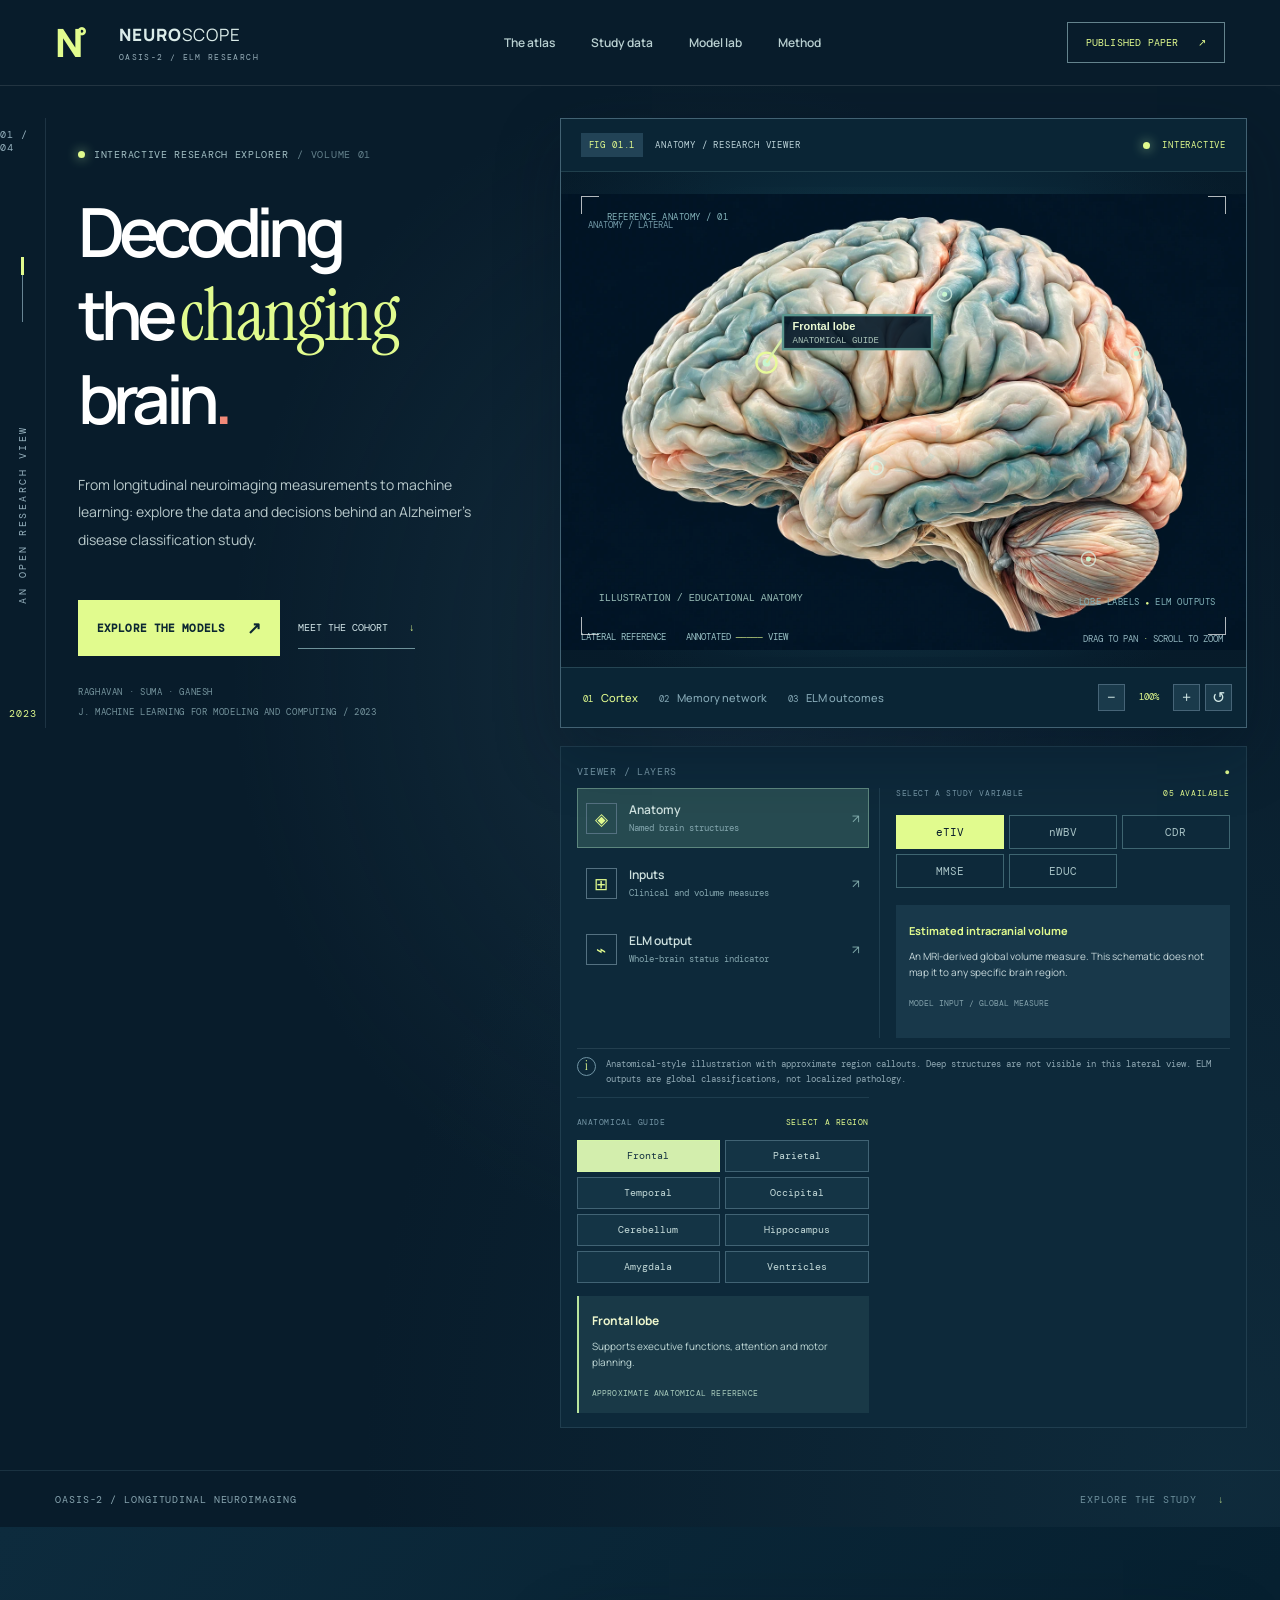
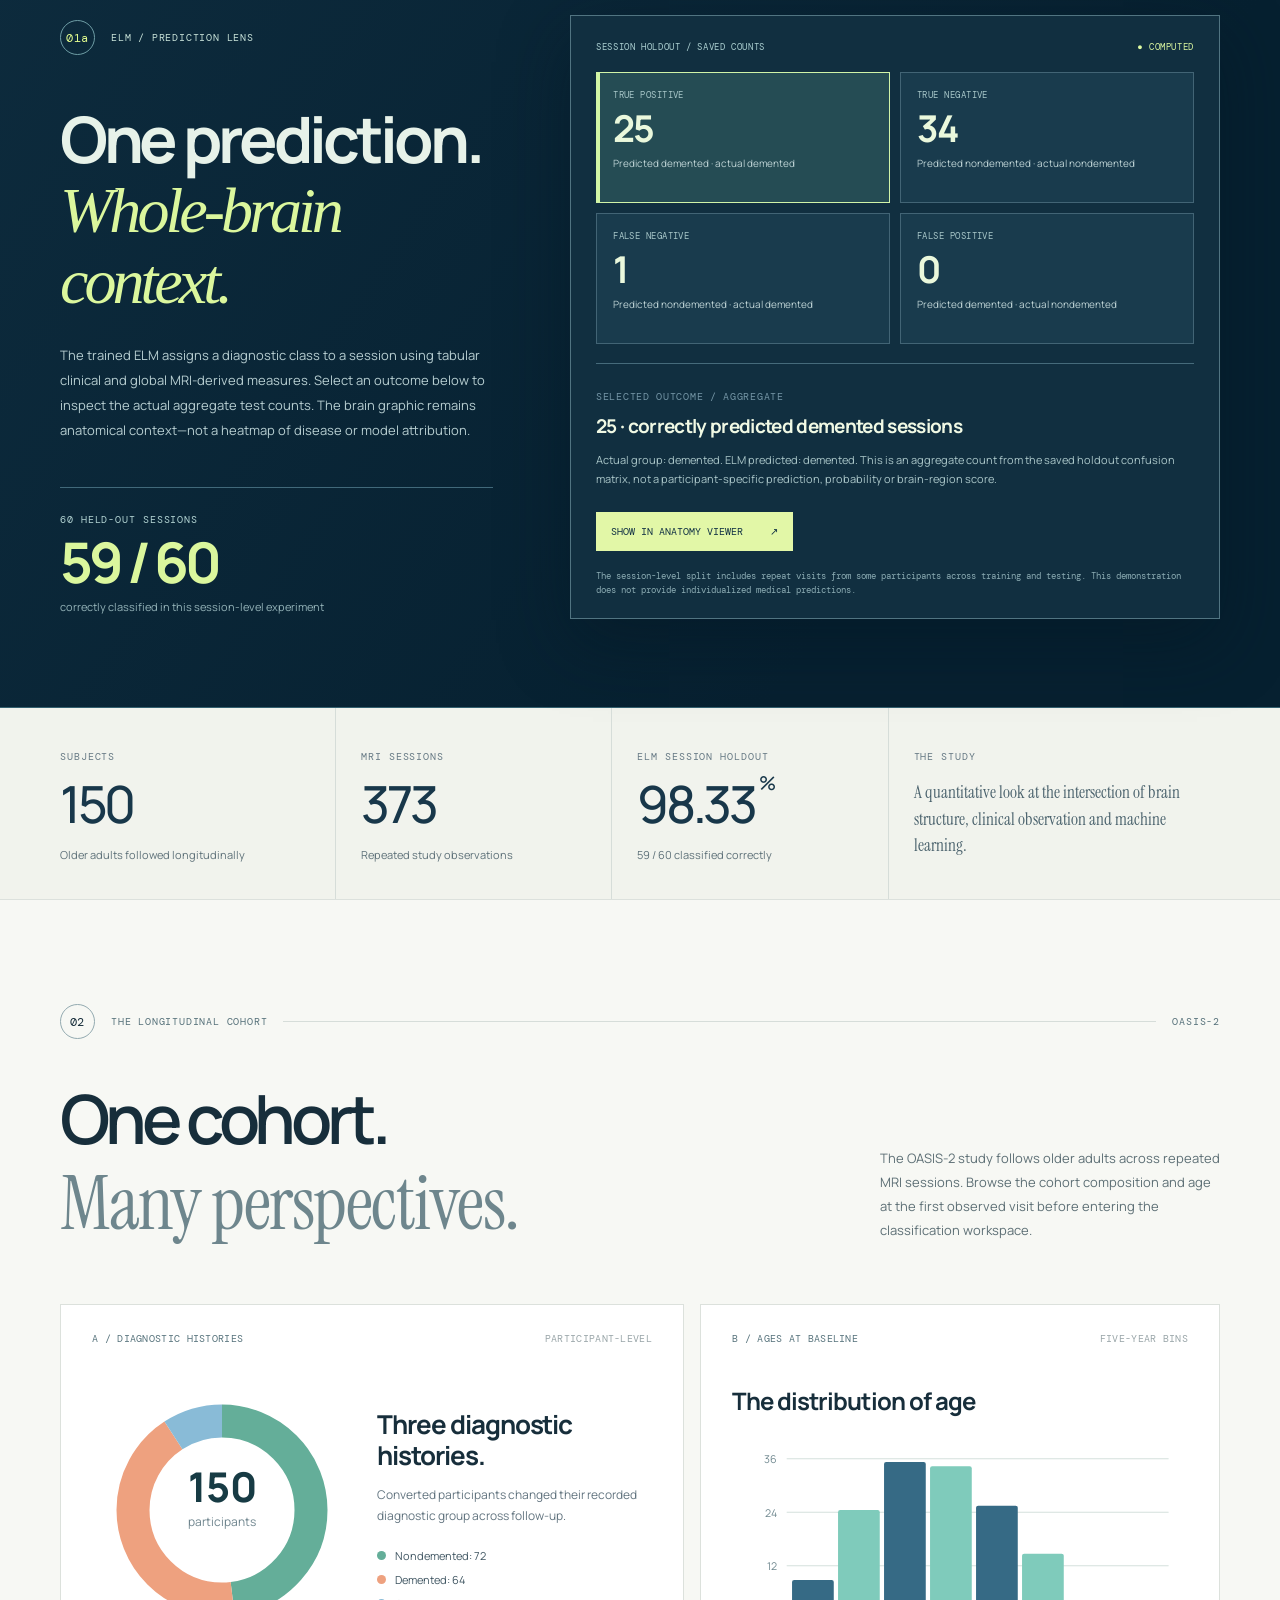
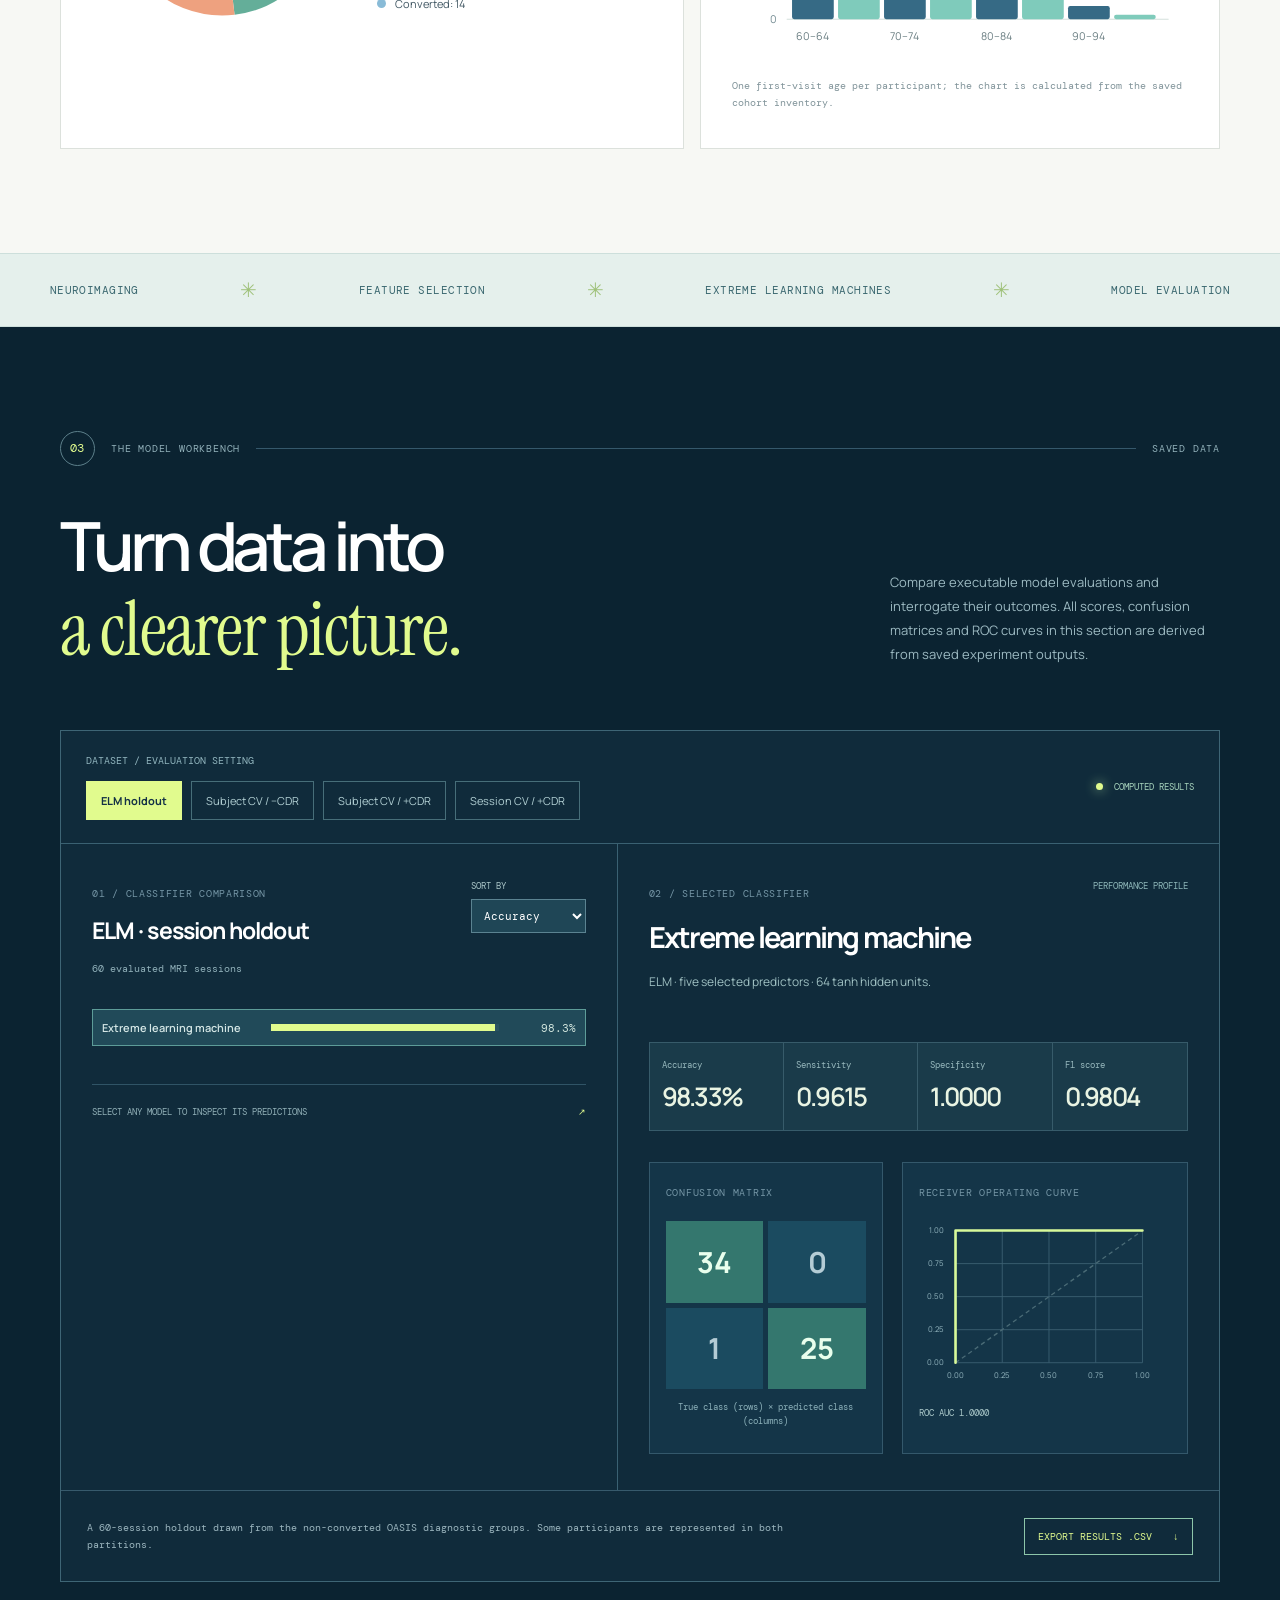
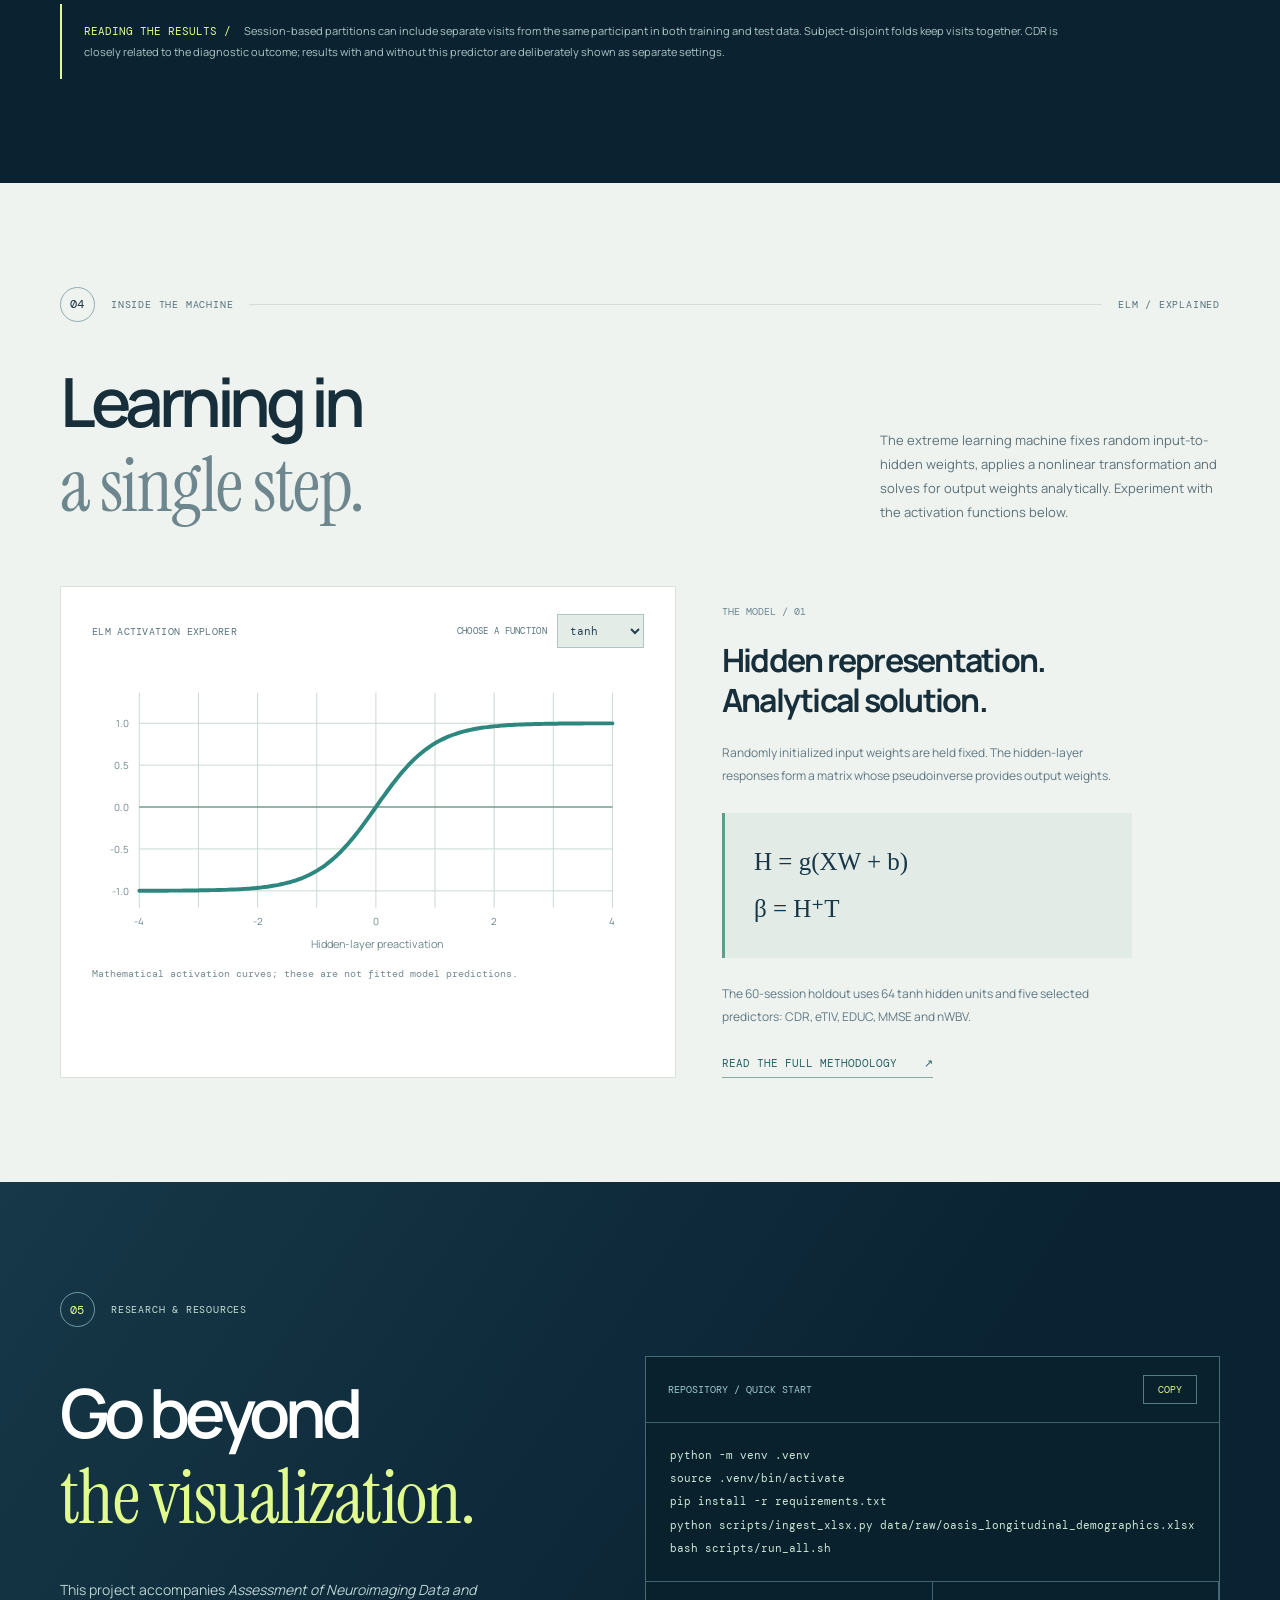
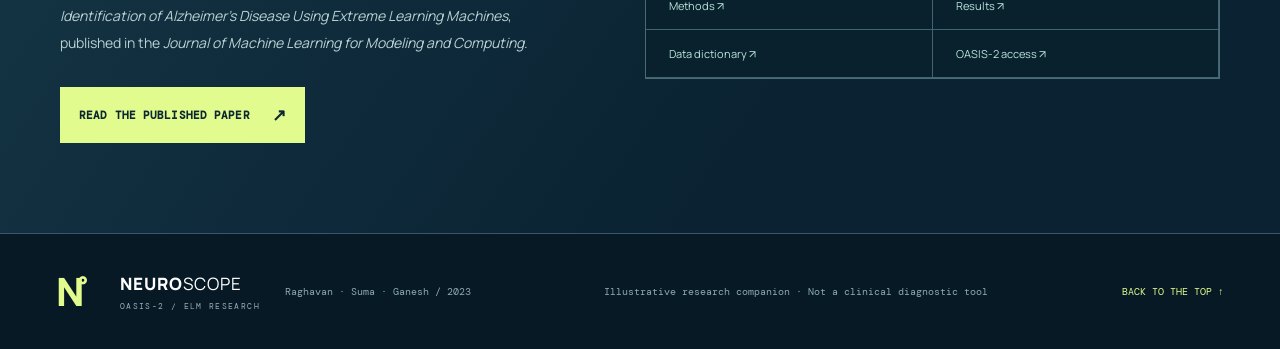
==== commit 52a4fc29: "update release code with actual brain atlas" ====
--- a/docs/index.html
+++ b/docs/index.html
@@ -31,28 +31,36 @@
    <div class="hero-dateline"><span>RAGHAVAN · SUMA · GANESH</span><span>J. MACHINE LEARNING FOR MODELING AND COMPUTING / 2023</span></div>
   </div>
   <div class="atlas-interface" aria-label="Interactive illustrative brain model">
-   <div class="atlas-panel-top"><div><span class="label-number">FIG 01.1</span><span>STRUCTURAL RESEARCH VIEWER</span></div><div class="viewport-status"><i></i> INTERACTIVE</div></div>
+   <div class="atlas-panel-top"><div><span class="label-number">FIG 01.1</span><span>ANATOMY / RESEARCH VIEWER</span></div><div class="viewport-status"><i></i> INTERACTIVE</div></div>
    <div class="viewer-main">
     <div class="viewer-corner tl" aria-hidden="true"></div><div class="viewer-corner tr" aria-hidden="true"></div><div class="viewer-corner bl" aria-hidden="true"></div><div class="viewer-corner br" aria-hidden="true"></div>
-    <div class="viewer-axis left-axis" aria-hidden="true">S&nbsp; · &nbsp; A &nbsp; / &nbsp; R</div>
+    <div class="viewer-axis left-axis" aria-hidden="true">ANATOMY / LATERAL</div>
     <div class="brain-stage" id="brain-stage">
-     <div class="orbit-label orbit-label-a">STRUCTURAL FIELD / 01</div>
-     <div class="orbit-label orbit-label-b">OASIS-2 <span class="orb-dot">●</span> MODEL INPUTS</div>
-     <canvas id="brain-canvas" width="1050" height="770" aria-label="Rotatable, illustrative three-dimensional brain surface visualization. Drag to rotate. This is not a participant MRI scan." role="img">An illustrative brain model. Data are summarized in the adjacent model panels.</canvas>
+     <img class="brain-anatomy-image" id="brain-anatomy-image" src="assets/brain-lateral.webp" alt="Anatomical-style illustration showing the lateral surface of the human brain, cortical folds, and cerebellum. The annotations are educational approximations." draggable="false" loading="eager">
+     <div class="orbit-label orbit-label-a">REFERENCE ANATOMY / 01</div>
+     <div class="orbit-label orbit-label-b">LOBE LABELS <span class="orb-dot">●</span> ELM OUTPUTS</div>
+     <canvas id="brain-canvas" width="1050" height="770" aria-label="Interactive anatomical reference; select labeled structures to read descriptions, or switch to model outputs. Drag to pan and scroll to zoom. This is not a patient MRI scan." role="img">Anatomical-style brain reference with educational labels. Model outcomes appear in the adjacent panels.</canvas>
      <div class="brain-loading" id="brain-loading" aria-hidden="true">◌</div>
     </div>
-    <div class="viewport-marks" aria-hidden="true"><span>+ 45.3°</span><span>0 <b>─────</b> 100</span></div>
-    <div class="viewer-instructions">DRAG TO ROTATE <span>·</span> SCROLL TO ZOOM</div>
+    <div class="viewport-marks" aria-hidden="true"><span>LATERAL REFERENCE</span><span>ANNOTATED <b>─────</b> VIEW</span></div>
+    <div class="viewer-instructions">DRAG TO PAN <span>·</span> SCROLL TO ZOOM</div>
    </div>
-   <div class="atlas-viewbar"><div class="orientation-buttons" role="group" aria-label="Brain orientation"><button type="button" class="active" data-view="lateral" aria-pressed="true">01 <b>Lateral</b></button><button type="button" data-view="coronal" aria-pressed="false">02 <b>Coronal</b></button><button type="button" data-view="axial" aria-pressed="false">03 <b>Axial</b></button></div><div class="zoom-controls"><button type="button" id="zoom-out" aria-label="Zoom out">−</button><span id="zoom-label">100%</span><button type="button" id="zoom-in" aria-label="Zoom in">+</button><button type="button" id="reset-view" aria-label="Reset viewer">↺</button></div></div>
+   <div class="atlas-viewbar"><div class="orientation-buttons" role="group" aria-label="Anatomy and outcome layers"><button type="button" class="active" data-view="cortex" aria-pressed="true">01 <b>Cortex</b></button><button type="button" data-view="memory" aria-pressed="false">02 <b>Memory network</b></button><button type="button" data-view="outputs" aria-pressed="false">03 <b>ELM outcomes</b></button></div><div class="zoom-controls"><button type="button" id="zoom-out" aria-label="Zoom out">−</button><span id="zoom-label">100%</span><button type="button" id="zoom-in" aria-label="Zoom in">+</button><button type="button" id="reset-view" aria-label="Reset viewer">↺</button></div></div>
   </div>
   <aside class="atlas-context"><div class="atlas-context-heading"><span class="micro-heading">VIEWER / LAYERS</span><span class="layer-light">●</span></div>
-    <div class="layer-buttons" role="group" aria-label="Visualization layer"><button type="button" data-layer="structure" class="on" aria-pressed="true"><span class="layer-symbol">◈</span><span>Structure<small>Cortical surface</small></span><span class="layer-chevron">↗</span></button><button type="button" data-layer="features" aria-pressed="false"><span class="layer-symbol">⊞</span><span>Inputs<small>Clinical and volume measures</small></span><span class="layer-chevron">↗</span></button><button type="button" data-layer="network" aria-pressed="false"><span class="layer-symbol">⌁</span><span>Network<small>Illustrative ELM connections</small></span><span class="layer-chevron">↗</span></button></div>
+    <div class="layer-buttons" role="group" aria-label="Visualization layer"><button type="button" data-layer="structure" class="on" aria-pressed="true"><span class="layer-symbol">◈</span><span>Anatomy<small>Named brain structures</small></span><span class="layer-chevron">↗</span></button><button type="button" data-layer="features" aria-pressed="false"><span class="layer-symbol">⊞</span><span>Inputs<small>Clinical and volume measures</small></span><span class="layer-chevron">↗</span></button><button type="button" data-layer="network" aria-pressed="false"><span class="layer-symbol">⌁</span><span>ELM output<small>Whole-brain status indicator</small></span><span class="layer-chevron">↗</span></button></div>
+    <div class="region-module"><div class="micro-heading">ANATOMICAL GUIDE <span>SELECT A REGION</span></div><div class="region-picks" role="group" aria-label="Brain structures"><button type="button" data-region="frontal" class="chosen" aria-pressed="true">Frontal</button><button type="button" data-region="parietal" aria-pressed="false">Parietal</button><button type="button" data-region="temporal" aria-pressed="false">Temporal</button><button type="button" data-region="occipital" aria-pressed="false">Occipital</button><button type="button" data-region="cerebellum" aria-pressed="false">Cerebellum</button><button type="button" data-region="hippocampus" aria-pressed="false">Hippocampus</button><button type="button" data-region="amygdala" aria-pressed="false">Amygdala</button><button type="button" data-region="ventricles" aria-pressed="false">Ventricles</button></div><div id="region-description" class="region-description" aria-live="polite"><strong>Frontal lobe</strong><p>Supports executive functions, attention and motor planning.</p><small>APPROXIMATE ANATOMICAL REFERENCE</small></div></div>
     <div class="feature-module"><div class="micro-heading">SELECT A STUDY VARIABLE <span>05 AVAILABLE</span></div><div class="feature-picks" role="group" aria-label="Study variables"><button data-feature="eTIV" type="button" class="chosen" aria-pressed="true">eTIV</button><button data-feature="nWBV" type="button" aria-pressed="false">nWBV</button><button data-feature="CDR" type="button" aria-pressed="false">CDR</button><button data-feature="MMSE" type="button" aria-pressed="false">MMSE</button><button data-feature="EDUC" type="button" aria-pressed="false">EDUC</button></div><div id="feature-description" class="feature-description"><strong>Estimated intracranial volume</strong><p>An MRI-derived global volume measure. This schematic does not map it to any specific brain region.</p><span>MODEL INPUT / GLOBAL MEASURE</span></div></div>
-    <div class="atlas-note"><span class="note-icon">i</span><p>Illustrative brain surface, not a patient MRI or anatomical disease map. The study models session-level tabular measurements.</p></div>
+    <div class="atlas-note"><span class="note-icon">i</span><p>Anatomical-style illustration with approximate region callouts. Deep structures are not visible in this lateral view. ELM outputs are global classifications, not localized pathology.</p></div>
   </aside>
  </div>
  <div class="hero-bottom"><span>OASIS-2 / LONGITUDINAL NEUROIMAGING</span><span>EXPLORE THE STUDY <b>↓</b></span></div>
+</section>
+<section class="outcome-band" id="outcomes" aria-labelledby="outcome-title">
+ <div class="container outcome-layout">
+  <div class="outcome-intro"><div class="section-kicker light-kicker"><span class="section-num">01a</span><span>ELM / PREDICTION LENS</span></div><h2 id="outcome-title">One prediction.<br><em>Whole-brain context.</em></h2><p>The trained ELM assigns a diagnostic class to a session using tabular clinical and global MRI-derived measures. Select an outcome below to inspect the actual aggregate test counts. The brain graphic remains anatomical context—not a heatmap of disease or model attribution.</p><div class="outcome-summary"><span>60 HELD-OUT SESSIONS</span><strong id="outcome-total">59 / 60</strong><small>correctly classified in this session-level experiment</small></div></div>
+  <div class="outcome-console"><div class="console-eyebrow"><span>SESSION HOLDOUT / SAVED COUNTS</span><span class="console-led">● COMPUTED</span></div><div class="outcome-choices" role="group" aria-label="Prediction outcome category"><button data-outcome="tp" type="button" class="active" aria-pressed="true"><span>TRUE POSITIVE</span><strong id="outcome-count-tp">25</strong><small>Predicted demented · actual demented</small></button><button data-outcome="tn" type="button" aria-pressed="false"><span>TRUE NEGATIVE</span><strong id="outcome-count-tn">34</strong><small>Predicted nondemented · actual nondemented</small></button><button data-outcome="fn" type="button" aria-pressed="false"><span>FALSE NEGATIVE</span><strong id="outcome-count-fn">1</strong><small>Predicted nondemented · actual demented</small></button><button data-outcome="fp" type="button" aria-pressed="false"><span>FALSE POSITIVE</span><strong id="outcome-count-fp">0</strong><small>Predicted demented · actual nondemented</small></button></div><div class="outcome-explanation"><span class="micro-heading">SELECTED OUTCOME / AGGREGATE</span><h3 id="outcome-headline">25 correctly predicted demented sessions</h3><p id="outcome-copy">These are 25 true-positive predictions in the holdout set. They are session counts, not anatomical findings or individual prediction probabilities.</p><button type="button" id="show-outcome-on-brain">SHOW IN ANATOMY VIEWER <span aria-hidden="true">↗</span></button></div><p class="outcome-fineprint">The session-level split includes repeat visits from some participants across training and testing. This demonstration does not provide individualized medical predictions.</p></div>
+ </div>
 </section>
 <section class="statline" aria-label="Study highlights"><div><span>SUBJECTS</span><strong id="n-subjects">150</strong><small>Older adults followed longitudinally</small></div><div><span>MRI SESSIONS</span><strong id="n-sessions">373</strong><small>Repeated study observations</small></div><div><span>ELM SESSION HOLDOUT</span><strong>98.33<sup>%</sup></strong><small>59 / 60 classified correctly</small></div><div class="statline-aside"><span class="micro-heading">THE STUDY</span><p>A quantitative look at the intersection of brain structure, clinical observation and machine learning.</p></div></section>
 <section id="cohort" class="section cohort-section"><div class="container">
--- a/docs/assets/site.css
+++ b/docs/assets/site.css
@@ -6,3 +6,50 @@
 @media(max-width:720px){.topbar{height:75px;padding:0 18px}.brand-glyph{font-size:31px;width:36px}.brand-caption{font-size:13px}.brand-caption small{font-size:7px}.topbar nav{display:none}.nav-paper{font-size:9px;padding:10px 11px}.nav-paper span{display:none}.atlas-shell{grid-template-columns:1fr;padding:0 15px 30px;gap:16px}.atlas-index{display:none}.hero-intro{grid-column:1;grid-row:1;padding:39px 6px 20px}.hero-intro h1{font-size:clamp(52px,11vw,76px);margin:25px 0}.pretitle{font-size:8px}.hero-intro>p{font-size:13px;line-height:1.8}.hero-ctas{margin-top:22px}.hero-dateline{font-size:8px;line-height:1.7}.atlas-interface{grid-column:1;grid-row:2;min-height:0}.atlas-panel-top{font-size:8px;padding:0 11px;height:45px}.atlas-panel-top>div{gap:6px}.viewer-main{height:380px;min-height:380px}.atlas-viewbar{padding:0 5px;min-height:58px;height:auto;flex-wrap:wrap}.orientation-buttons button{font-size:9px;padding:9px 5px}.orientation-buttons button b{font-size:10px}.zoom-controls{gap:2px}.orbit-label{font-size:7px}.atlas-context{grid-column:1;grid-row:3;grid-template-columns:1fr 1fr;padding:16px}.feature-module .micro-heading{font-size:8px}.feature-picks{grid-template-columns:repeat(3,1fr)}.atlas-note{grid-column:1/3}.layer-buttons button{padding:9px 2px;gap:5px}.layer-buttons small{font-size:8px}.layer-symbol{width:27px;height:27px;font-size:12px}.hero-bottom{font-size:8px;padding:0 17px}.statline{grid-template-columns:repeat(3,1fr);padding:0 15px}.statline>div{padding:24px 7px}.statline strong{font-size:clamp(30px,8vw,47px)}.statline small{font-size:9px}.statline span{font-size:8px}.statline-aside{grid-column:1/4;border-top:1px solid var(--line);padding:17px 0!important}.statline-aside p{font-size:15px;margin:7px 0}.container{padding-inline:20px}.section{padding:72px 0}.section-heading{display:block;margin:33px 0}.section-heading h2,.publication h2{font-size:clamp(50px,10.5vw,70px)}.split-heading>p,.model-heading>p{max-width:100%;width:auto;margin-top:22px}.cohort-deck,.method-grid,.publication-grid{grid-template-columns:1fr}.cohort-card,.age-card,.activation-card{padding:17px;min-height:0}.cohort-card-content{grid-template-columns:1fr 1fr;gap:10px}.cohort-card-content svg{width:100%;max-width:200px}.cohort-copy h3{font-size:21px}.cohort-copy p{font-size:10px}.interstitial-inner{justify-content:flex-start;overflow:hidden;font-size:8px;gap:18px}.workbar{padding:18px;flex-direction:column;align-items:flex-start}.protocol-choices{gap:6px}.protocol-choices button{font-size:10px;padding:9px}.leaderboard,.diagnostics{padding:20px 15px}.panel-header{flex-direction:column}.metric-bar{grid-template-columns:116px 1fr 48px;gap:8px}.metric-bar .name{font-size:10px}.detail-metrics{grid-template-columns:repeat(2,1fr)}.detail-metrics>div:nth-child(2){border-right:0}.detail-metrics>div:nth-child(-n+2){border-bottom:1px solid #375b6a}.diagnostic-charts{grid-template-columns:1fr}.cm-wrap .matrix{max-width:245px}.work-footer{flex-direction:column;align-items:flex-start}.method-grid{gap:27px}.publication-grid{gap:37px}.publication{padding:76px 0}.repo-card pre{font-size:9px;padding:17px 10px}.footer{padding:27px 21px;flex-direction:column;align-items:flex-start}.footer>div{flex-direction:column;align-items:flex-start;gap:13px}}
 @media(max-width:390px){.hero-intro h1{font-size:49px}.atlas-context{grid-template-columns:1fr}.atlas-context-heading,.layer-buttons,.feature-module,.atlas-note{grid-column:1;grid-row:auto}.feature-module{border-left:0;border-top:1px solid #3e61735c;padding:15px 0 0}.viewer-main{height:330px;min-height:330px}.viewer-instructions{display:none}.cohort-card-content{grid-template-columns:1fr}}
 @media(prefers-reduced-motion:reduce){html{scroll-behavior:auto}*,*:before,*:after{animation:none!important;transition:none!important}}
+/* Anatomy viewer: the illustration is distinct from the numerical outcome layer. */
+.brain-stage{overflow:hidden;isolation:isolate}
+.brain-anatomy-image{position:absolute;inset:0;width:100%;height:100%;object-fit:contain;object-position:center;z-index:1;user-select:none;pointer-events:none;transform-origin:50% 50%;filter:contrast(1.055) saturate(.92);transition:filter .35s ease;}
+.brain-stage canvas{z-index:3;background:transparent}
+.brain-stage:before{content:"";position:absolute;inset:-12%;background:radial-gradient(ellipse,#98f2cf1c,transparent 65%);z-index:0;pointer-events:none}
+.region-module{border-top:1px solid #3e61735c;padding-top:19px}
+.region-module .micro-heading{display:flex;justify-content:space-between;gap:10px;font-size:8px}
+.region-module .micro-heading span{color:var(--lime)}
+.region-picks{display:grid;grid-template-columns:repeat(2,minmax(0,1fr));gap:5px;margin:13px 0}
+.region-picks button{background:#143445;border:1px solid #416374;color:#c4dad9;padding:9px 4px;font:10px/1.2 var(--mono);text-align:center;cursor:pointer}
+.region-picks button:hover{background:#1d4a54;border-color:#89baa3;color:white}
+.region-picks button.chosen{background:#d3eead;color:#143140;border-color:#d5f5a8}
+.region-description{background:#193947;border-left:2px solid #b9e59e;padding:12px 13px;min-height:114px}
+.region-description strong{font-size:12px;color:#eef7ce}
+.region-description p{font-size:10px;line-height:1.68;color:#bfd7d5;margin:8px 0}
+.region-description small{font:8px/1.6 var(--mono);color:#a8cbbc;letter-spacing:.025em}
+.outcome-band{background:linear-gradient(125deg,#0d2b3d,#062030 72%);color:#e7f2e9;padding:88px 0;border-bottom:1px solid #346170}
+.outcome-layout{display:grid;grid-template-columns:.8fr 1.2fr;gap:clamp(35px,6vw,110px);align-items:center}
+.outcome-intro h2{font-size:clamp(43px,5vw,73px);line-height:1.07;letter-spacing:-.062em;margin:26px 0}
+.outcome-intro h2 em{font-family:var(--serif);font-weight:400;color:#dbf79d}
+.outcome-intro>p{font-size:13px;line-height:1.94;color:#b7ced1;max-width:480px}
+.outcome-summary{display:flex;flex-direction:column;gap:7px;margin-top:44px;border-top:1px solid #41697a;padding-top:25px}
+.outcome-summary span{font:10px var(--mono);color:#b3d4d3;letter-spacing:.09em}
+.outcome-summary strong{font-size:56px;line-height:1.05;letter-spacing:-.07em;color:#dbf79d}
+.outcome-summary small{font-size:11px;color:#94b3b8}
+.outcome-console{background:#112f40;border:1px solid #517481;box-shadow:0 24px 65px #04162370;padding:25px 25px 20px}
+.console-eyebrow{display:flex;justify-content:space-between;gap:12px;font:9px var(--mono);color:#acd0d1;letter-spacing:.07em;margin-bottom:19px}
+.console-led{color:#ddf9a1}
+.outcome-choices{display:grid;grid-template-columns:repeat(2,minmax(0,1fr));gap:10px}
+.outcome-choices button{min-height:131px;background:#193b4d;border:1px solid #426475;text-align:left;padding:16px;display:flex;flex-direction:column;gap:9px;color:#d8e9e4;cursor:pointer}
+.outcome-choices button.active{background:#254c54;border-color:#d1f4a8;box-shadow:inset 3px 0 #d2f6a4}
+.outcome-choices button:hover{border-color:#b2dfb3}
+.outcome-choices button>span{font:9px var(--mono);letter-spacing:.05em;color:#a8c7c9}
+.outcome-choices button strong{font-size:37px;line-height:1;letter-spacing:-.05em;color:#eaf8dc}
+.outcome-choices button small{font:10px/1.5 var(--sans);color:#bdd2d4}
+.outcome-explanation{margin-top:19px;border-top:1px solid #466b7b;padding-top:19px}
+.outcome-explanation h3{font-size:19px;line-height:1.25;letter-spacing:-.035em;margin:10px 0;color:#f0f9e4}
+.outcome-explanation p{font-size:11px;line-height:1.75;color:#abc7c9}
+#show-outcome-on-brain{display:inline-flex;align-items:center;justify-content:space-between;gap:27px;margin:12px 0 0;background:#e2f7a7;border:0;color:#113144;padding:13px 15px;font:10px var(--mono);cursor:pointer}
+#show-outcome-on-brain:hover{background:#f0ffbd}
+.outcome-fineprint{font:9px/1.65 var(--mono);color:#8cacb3;margin:18px 0 0}
+@media(max-width:1150px){.outcome-layout{grid-template-columns:1fr 1.1fr;gap:35px}.outcome-intro h2{font-size:53px}}
+@media(max-width:850px){.outcome-layout{grid-template-columns:1fr}.outcome-intro h2{font-size:clamp(47px,8vw,72px)}.outcome-summary{margin-top:22px}.outcome-band{padding:60px 0}}
+@media(max-width:720px){.outcome-console{padding:15px}.outcome-choices{gap:7px}.outcome-choices button{padding:12px 9px;min-height:139px}.outcome-choices button small{font-size:9px}.brain-stage{inset:10px 0}.region-picks{grid-template-columns:repeat(2,minmax(0,1fr))}.region-module{grid-column:1/3;grid-row:3}.feature-module{grid-column:1/3;grid-row:4;border-top:1px solid #3e61735c;border-left:0;padding:15px 0 0}.atlas-note{grid-column:1/3;grid-row:5}}
+@media(max-width:390px){.region-module,.feature-module,.atlas-note{grid-column:1;grid-row:auto}}
+/* Keep the anatomical illustration prominent in the research viewer. */
+@media(min-width:1451px){.atlas-interface{height:720px;align-self:start}}
